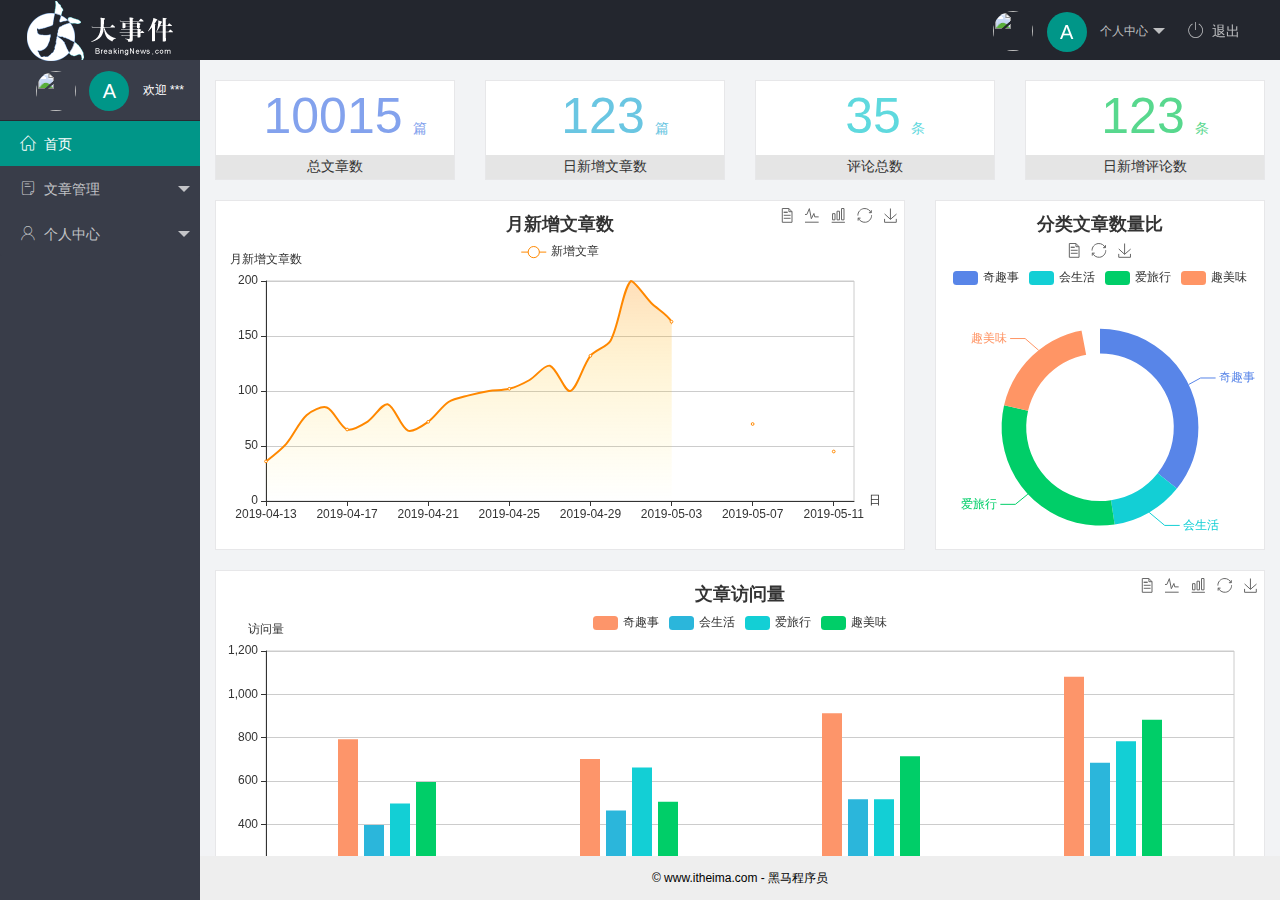
==== index.html @ dd7e3824 "第一次上传" ====
<!DOCTYPE html>
<html lang="en">
  <head>
    <meta charset="UTF-8" />
    <meta name="viewport" content="width=device-width, initial-scale=1.0" />
    <title>后台主页</title>
    <!-- 导入 layui 的样式表 -->
    <link rel="stylesheet" href="/assets/lib/layui/css/layui.css" />
    <!-- 导入第三方图标库 -->
    <link rel="stylesheet" href="/assets/fonts/iconfont.css" />
    <!-- 导入自己的样式表 -->
    <link rel="stylesheet" href="/assets/css/index.css" />
  </head>
  <body class="layui-layout-body">
    <div class="layui-layout layui-layout-admin">
      <div class="layui-header">
        <div class="layui-logo">
          <img src="/assets/images/logo.png" alt="" />
        </div>
        <!-- 头部区域（可配合layui已有的水平导航） -->
        <ul class="layui-nav layui-layout-right">
          <li class="layui-nav-item">
            <a href="javascript:;" class="userinfo">
              <img src="http://t.cn/RCzsdCq" class="layui-nav-img" />
              <span class="text-avatar">A</span>
              个人中心
            </a>
            <dl class="layui-nav-child">
              <dd><a href="">基本资料</a></dd>
              <dd><a href="">更换头像</a></dd>
              <dd><a href="">重置密码</a></dd>
            </dl>
          </li>
          <li class="layui-nav-item">
            <a href=""><span class="iconfont icon-tuichu"></span>退出</a>
          </li>
        </ul>
      </div>

      <div class="layui-side layui-bg-black">
        <div class="layui-side-scroll">
          <div class="userinfo">
            <img src="http://t.cn/RCzsdCq" class="layui-nav-img" />
            <span class="text-avatar">A</span>
            <span id="welcome">欢迎 ***</span>
          </div>
          <!-- 左侧导航区域（可配合layui已有的垂直导航） -->
          <ul class="layui-nav layui-nav-tree" lay-shrink="all">
            <li class="layui-nav-item layui-this">
              <a href="/home/dashboard.html" target="fm"><span class="iconfont icon-home"></span>首页</a>
            </li>
            <li class="layui-nav-item">
              <a class="" href="javascript:;"><span class="iconfont icon-16"></span>文章管理</a>
              <dl class="layui-nav-child">
                <dd>
                  <a href="javascript:;"><i class="layui-icon layui-icon-app"></i>文章类别</a>
                </dd>
                <dd>
                  <a href="javascript:;"><i class="layui-icon layui-icon-app"></i>文章列表</a>
                </dd>
                <dd>
                  <a href="javascript:;"><i class="layui-icon layui-icon-app"></i>发布文章</a>
                </dd>
              </dl>
            </li>
            <li class="layui-nav-item">
              <a href="javascript:;"><span class="iconfont icon-user"></span>个人中心</a>
              <dl class="layui-nav-child">
                <dd>
                  <a href="javascript:;"><i class="layui-icon layui-icon-app"></i>基本资料</a>
                </dd>
                <dd>
                  <a href="javascript:;"><i class="layui-icon layui-icon-app"></i>更换头像</a>
                </dd>
                <dd>
                  <a href="javascript:;"><i class="layui-icon layui-icon-app"></i>重置密码</a>
                </dd>
              </dl>
            </li>
          </ul>
        </div>
      </div>

      <div class="layui-body">
        <!-- 内容主体区域 -->
        <iframe name="fm" src="/home/dashboard.html" frameborder="0"></iframe>
      </div>

      <div class="layui-footer">
        <!-- 底部固定区域 -->
        © www.itheima.com - 黑马程序员
      </div>
    </div>
    <!-- 导入 layui 的JS文件 -->
    <script src="/assets/lib/layui/layui.all.js"></script>
  </body>
</html>
---- assets/lib/layui/css/layui.css ----
/** layui-v2.5.5 MIT License By https://www.layui.com */
 .layui-inline,img{display:inline-block;vertical-align:middle}h1,h2,h3,h4,h5,h6{font-weight:400}.layui-edge,.layui-header,.layui-inline,.layui-main{position:relative}.layui-body,.layui-edge,.layui-elip{overflow:hidden}.layui-btn,.layui-edge,.layui-inline,img{vertical-align:middle}.layui-btn,.layui-disabled,.layui-icon,.layui-unselect{-moz-user-select:none;-webkit-user-select:none;-ms-user-select:none}.layui-elip,.layui-form-checkbox span,.layui-form-pane .layui-form-label{text-overflow:ellipsis;white-space:nowrap}.layui-breadcrumb,.layui-tree-btnGroup{visibility:hidden}blockquote,body,button,dd,div,dl,dt,form,h1,h2,h3,h4,h5,h6,input,li,ol,p,pre,td,textarea,th,ul{margin:0;padding:0;-webkit-tap-highlight-color:rgba(0,0,0,0)}a:active,a:hover{outline:0}img{border:none}li{list-style:none}table{border-collapse:collapse;border-spacing:0}h4,h5,h6{font-size:100%}button,input,optgroup,option,select,textarea{font-family:inherit;font-size:inherit;font-style:inherit;font-weight:inherit;outline:0}pre{white-space:pre-wrap;white-space:-moz-pre-wrap;white-space:-pre-wrap;white-space:-o-pre-wrap;word-wrap:break-word}body{line-height:24px;font:14px Helvetica Neue,Helvetica,PingFang SC,Tahoma,Arial,sans-serif}hr{height:1px;margin:10px 0;border:0;clear:both}a{color:#333;text-decoration:none}a:hover{color:#777}a cite{font-style:normal;*cursor:pointer}.layui-border-box,.layui-border-box *{box-sizing:border-box}.layui-box,.layui-box *{box-sizing:content-box}.layui-clear{clear:both;*zoom:1}.layui-clear:after{content:'\20';clear:both;*zoom:1;display:block;height:0}.layui-inline{*display:inline;*zoom:1}.layui-edge{display:inline-block;width:0;height:0;border-width:6px;border-style:dashed;border-color:transparent}.layui-edge-top{top:-4px;border-bottom-color:#999;border-bottom-style:solid}.layui-edge-right{border-left-color:#999;border-left-style:solid}.layui-edge-bottom{top:2px;border-top-color:#999;border-top-style:solid}.layui-edge-left{border-right-color:#999;border-right-style:solid}.layui-disabled,.layui-disabled:hover{color:#d2d2d2!important;cursor:not-allowed!important}.layui-circle{border-radius:100%}.layui-show{display:block!important}.layui-hide{display:none!important}@font-face{font-family:layui-icon;src:url(../font/iconfont.eot?v=250);src:url(../font/iconfont.eot?v=250#iefix) format('embedded-opentype'),url(../font/iconfont.woff2?v=250) format('woff2'),url(../font/iconfont.woff?v=250) format('woff'),url(../font/iconfont.ttf?v=250) format('truetype'),url(../font/iconfont.svg?v=250#layui-icon) format('svg')}.layui-icon{font-family:layui-icon!important;font-size:16px;font-style:normal;-webkit-font-smoothing:antialiased;-moz-osx-font-smoothing:grayscale}.layui-icon-reply-fill:before{content:"\e611"}.layui-icon-set-fill:before{content:"\e614"}.layui-icon-menu-fill:before{content:"\e60f"}.layui-icon-search:before{content:"\e615"}.layui-icon-share:before{content:"\e641"}.layui-icon-set-sm:before{content:"\e620"}.layui-icon-engine:before{content:"\e628"}.layui-icon-close:before{content:"\1006"}.layui-icon-close-fill:before{content:"\1007"}.layui-icon-chart-screen:before{content:"\e629"}.layui-icon-star:before{content:"\e600"}.layui-icon-circle-dot:before{content:"\e617"}.layui-icon-chat:before{content:"\e606"}.layui-icon-release:before{content:"\e609"}.layui-icon-list:before{content:"\e60a"}.layui-icon-chart:before{content:"\e62c"}.layui-icon-ok-circle:before{content:"\1005"}.layui-icon-layim-theme:before{content:"\e61b"}.layui-icon-table:before{content:"\e62d"}.layui-icon-right:before{content:"\e602"}.layui-icon-left:before{content:"\e603"}.layui-icon-cart-simple:before{content:"\e698"}.layui-icon-face-cry:before{content:"\e69c"}.layui-icon-face-smile:before{content:"\e6af"}.layui-icon-survey:before{content:"\e6b2"}.layui-icon-tree:before{content:"\e62e"}.layui-icon-upload-circle:before{content:"\e62f"}.layui-icon-add-circle:before{content:"\e61f"}.layui-icon-download-circle:before{content:"\e601"}.layui-icon-templeate-1:before{content:"\e630"}.layui-icon-util:before{content:"\e631"}.layui-icon-face-surprised:before{content:"\e664"}.layui-icon-edit:before{content:"\e642"}.layui-icon-speaker:before{content:"\e645"}.layui-icon-down:before{content:"\e61a"}.layui-icon-file:before{content:"\e621"}.layui-icon-layouts:before{content:"\e632"}.layui-icon-rate-half:before{content:"\e6c9"}.layui-icon-add-circle-fine:before{content:"\e608"}.layui-icon-prev-circle:before{content:"\e633"}.layui-icon-read:before{content:"\e705"}.layui-icon-404:before{content:"\e61c"}.layui-icon-carousel:before{content:"\e634"}.layui-icon-help:before{content:"\e607"}.layui-icon-code-circle:before{content:"\e635"}.layui-icon-water:before{content:"\e636"}.layui-icon-username:before{content:"\e66f"}.layui-icon-find-fill:before{content:"\e670"}.layui-icon-about:before{content:"\e60b"}.layui-icon-location:before{content:"\e715"}.layui-icon-up:before{content:"\e619"}.layui-icon-pause:before{content:"\e651"}.layui-icon-date:before{content:"\e637"}.layui-icon-layim-uploadfile:before{content:"\e61d"}.layui-icon-delete:before{content:"\e640"}.layui-icon-play:before{content:"\e652"}.layui-icon-top:before{content:"\e604"}.layui-icon-friends:before{content:"\e612"}.layui-icon-refresh-3:before{content:"\e9aa"}.layui-icon-ok:before{content:"\e605"}.layui-icon-layer:before{content:"\e638"}.layui-icon-face-smile-fine:before{content:"\e60c"}.layui-icon-dollar:before{content:"\e659"}.layui-icon-group:before{content:"\e613"}.layui-icon-layim-download:before{content:"\e61e"}.layui-icon-picture-fine:before{content:"\e60d"}.layui-icon-link:before{content:"\e64c"}.layui-icon-diamond:before{content:"\e735"}.layui-icon-log:before{content:"\e60e"}.layui-icon-rate-solid:before{content:"\e67a"}.layui-icon-fonts-del:before{content:"\e64f"}.layui-icon-unlink:before{content:"\e64d"}.layui-icon-fonts-clear:before{content:"\e639"}.layui-icon-triangle-r:before{content:"\e623"}.layui-icon-circle:before{content:"\e63f"}.layui-icon-radio:before{content:"\e643"}.layui-icon-align-center:before{content:"\e647"}.layui-icon-align-right:before{content:"\e648"}.layui-icon-align-left:before{content:"\e649"}.layui-icon-loading-1:before{content:"\e63e"}.layui-icon-return:before{content:"\e65c"}.layui-icon-fonts-strong:before{content:"\e62b"}.layui-icon-upload:before{content:"\e67c"}.layui-icon-dialogue:before{content:"\e63a"}.layui-icon-video:before{content:"\e6ed"}.layui-icon-headset:before{content:"\e6fc"}.layui-icon-cellphone-fine:before{content:"\e63b"}.layui-icon-add-1:before{content:"\e654"}.layui-icon-face-smile-b:before{content:"\e650"}.layui-icon-fonts-html:before{content:"\e64b"}.layui-icon-form:before{content:"\e63c"}.layui-icon-cart:before{content:"\e657"}.layui-icon-camera-fill:before{content:"\e65d"}.layui-icon-tabs:before{content:"\e62a"}.layui-icon-fonts-code:before{content:"\e64e"}.layui-icon-fire:before{content:"\e756"}.layui-icon-set:before{content:"\e716"}.layui-icon-fonts-u:before{content:"\e646"}.layui-icon-triangle-d:before{content:"\e625"}.layui-icon-tips:before{content:"\e702"}.layui-icon-picture:before{content:"\e64a"}.layui-icon-more-vertical:before{content:"\e671"}.layui-icon-flag:before{content:"\e66c"}.layui-icon-loading:before{content:"\e63d"}.layui-icon-fonts-i:before{content:"\e644"}.layui-icon-refresh-1:before{content:"\e666"}.layui-icon-rmb:before{content:"\e65e"}.layui-icon-home:before{content:"\e68e"}.layui-icon-user:before{content:"\e770"}.layui-icon-notice:before{content:"\e667"}.layui-icon-login-weibo:before{content:"\e675"}.layui-icon-voice:before{content:"\e688"}.layui-icon-upload-drag:before{content:"\e681"}.layui-icon-login-qq:before{content:"\e676"}.layui-icon-snowflake:before{content:"\e6b1"}.layui-icon-file-b:before{content:"\e655"}.layui-icon-template:before{content:"\e663"}.layui-icon-auz:before{content:"\e672"}.layui-icon-console:before{content:"\e665"}.layui-icon-app:before{content:"\e653"}.layui-icon-prev:before{content:"\e65a"}.layui-icon-website:before{content:"\e7ae"}.layui-icon-next:before{content:"\e65b"}.layui-icon-component:before{content:"\e857"}.layui-icon-more:before{content:"\e65f"}.layui-icon-login-wechat:before{content:"\e677"}.layui-icon-shrink-right:before{content:"\e668"}.layui-icon-spread-left:before{content:"\e66b"}.layui-icon-camera:before{content:"\e660"}.layui-icon-note:before{content:"\e66e"}.layui-icon-refresh:before{content:"\e669"}.layui-icon-female:before{content:"\e661"}.layui-icon-male:before{content:"\e662"}.layui-icon-password:before{content:"\e673"}.layui-icon-senior:before{content:"\e674"}.layui-icon-theme:before{content:"\e66a"}.layui-icon-tread:before{content:"\e6c5"}.layui-icon-praise:before{content:"\e6c6"}.layui-icon-star-fill:before{content:"\e658"}.layui-icon-rate:before{content:"\e67b"}.layui-icon-template-1:before{content:"\e656"}.layui-icon-vercode:before{content:"\e679"}.layui-icon-cellphone:before{content:"\e678"}.layui-icon-screen-full:before{content:"\e622"}.layui-icon-screen-restore:before{content:"\e758"}.layui-icon-cols:before{content:"\e610"}.layui-icon-export:before{content:"\e67d"}.layui-icon-print:before{content:"\e66d"}.layui-icon-slider:before{content:"\e714"}.layui-icon-addition:before{content:"\e624"}.layui-icon-subtraction:before{content:"\e67e"}.layui-icon-service:before{content:"\e626"}.layui-icon-transfer:before{content:"\e691"}.layui-main{width:1140px;margin:0 auto}.layui-header{z-index:1000;height:60px}.layui-header a:hover{transition:all .5s;-webkit-transition:all .5s}.layui-side{position:fixed;left:0;top:0;bottom:0;z-index:999;width:200px;overflow-x:hidden}.layui-side-scroll{position:relative;width:220px;height:100%;overflow-x:hidden}.layui-body{position:absolute;left:200px;right:0;top:0;bottom:0;z-index:998;width:auto;overflow-y:auto;box-sizing:border-box}.layui-layout-body{overflow:hidden}.layui-layout-admin .layui-header{background-color:#23262E}.layui-layout-admin .layui-side{top:60px;width:200px;overflow-x:hidden}.layui-layout-admin .layui-body{position:fixed;top:60px;bottom:44px}.layui-layout-admin .layui-main{width:auto;margin:0 15px}.layui-layout-admin .layui-footer{position:fixed;left:200px;right:0;bottom:0;height:44px;line-height:44px;padding:0 15px;background-color:#eee}.layui-layout-admin .layui-logo{position:absolute;left:0;top:0;width:200px;height:100%;line-height:60px;text-align:center;color:#009688;font-size:16px}.layui-layout-admin .layui-header .layui-nav{background:0 0}.layui-layout-left{position:absolute!important;left:200px;top:0}.layui-layout-right{position:absolute!important;right:0;top:0}.layui-container{position:relative;margin:0 auto;padding:0 15px;box-sizing:border-box}.layui-fluid{position:relative;margin:0 auto;padding:0 15px}.layui-row:after,.layui-row:before{content:'';display:block;clear:both}.layui-col-lg1,.layui-col-lg10,.layui-col-lg11,.layui-col-lg12,.layui-col-lg2,.layui-col-lg3,.layui-col-lg4,.layui-col-lg5,.layui-col-lg6,.layui-col-lg7,.layui-col-lg8,.layui-col-lg9,.layui-col-md1,.layui-col-md10,.layui-col-md11,.layui-col-md12,.layui-col-md2,.layui-col-md3,.layui-col-md4,.layui-col-md5,.layui-col-md6,.layui-col-md7,.layui-col-md8,.layui-col-md9,.layui-col-sm1,.layui-col-sm10,.layui-col-sm11,.layui-col-sm12,.layui-col-sm2,.layui-col-sm3,.layui-col-sm4,.layui-col-sm5,.layui-col-sm6,.layui-col-sm7,.layui-col-sm8,.layui-col-sm9,.layui-col-xs1,.layui-col-xs10,.layui-col-xs11,.layui-col-xs12,.layui-col-xs2,.layui-col-xs3,.layui-col-xs4,.layui-col-xs5,.layui-col-xs6,.layui-col-xs7,.layui-col-xs8,.layui-col-xs9{position:relative;display:block;box-sizing:border-box}.layui-col-xs1,.layui-col-xs10,.layui-col-xs11,.layui-col-xs12,.layui-col-xs2,.layui-col-xs3,.layui-col-xs4,.layui-col-xs5,.layui-col-xs6,.layui-col-xs7,.layui-col-xs8,.layui-col-xs9{float:left}.layui-col-xs1{width:8.33333333%}.layui-col-xs2{width:16.66666667%}.layui-col-xs3{width:25%}.layui-col-xs4{width:33.33333333%}.layui-col-xs5{width:41.66666667%}.layui-col-xs6{width:50%}.layui-col-xs7{width:58.33333333%}.layui-col-xs8{width:66.66666667%}.layui-col-xs9{width:75%}.layui-col-xs10{width:83.33333333%}.layui-col-xs11{width:91.66666667%}.layui-col-xs12{width:100%}.layui-col-xs-offset1{margin-left:8.33333333%}.layui-col-xs-offset2{margin-left:16.66666667%}.layui-col-xs-offset3{margin-left:25%}.layui-col-xs-offset4{margin-left:33.33333333%}.layui-col-xs-offset5{margin-left:41.66666667%}.layui-col-xs-offset6{margin-left:50%}.layui-col-xs-offset7{margin-left:58.33333333%}.layui-col-xs-offset8{margin-left:66.66666667%}.layui-col-xs-offset9{margin-left:75%}.layui-col-xs-offset10{margin-left:83.33333333%}.layui-col-xs-offset11{margin-left:91.66666667%}.layui-col-xs-offset12{margin-left:100%}@media screen and (max-width:768px){.layui-hide-xs{display:none!important}.layui-show-xs-block{display:block!important}.layui-show-xs-inline{display:inline!important}.layui-show-xs-inline-block{display:inline-block!important}}@media screen and (min-width:768px){.layui-container{width:750px}.layui-hide-sm{display:none!important}.layui-show-sm-block{display:block!important}.layui-show-sm-inline{display:inline!important}.layui-show-sm-inline-block{display:inline-block!important}.layui-col-sm1,.layui-col-sm10,.layui-col-sm11,.layui-col-sm12,.layui-col-sm2,.layui-col-sm3,.layui-col-sm4,.layui-col-sm5,.layui-col-sm6,.layui-col-sm7,.layui-col-sm8,.layui-col-sm9{float:left}.layui-col-sm1{width:8.33333333%}.layui-col-sm2{width:16.66666667%}.layui-col-sm3{width:25%}.layui-col-sm4{width:33.33333333%}.layui-col-sm5{width:41.66666667%}.layui-col-sm6{width:50%}.layui-col-sm7{width:58.33333333%}.layui-col-sm8{width:66.66666667%}.layui-col-sm9{width:75%}.layui-col-sm10{width:83.33333333%}.layui-col-sm11{width:91.66666667%}.layui-col-sm12{width:100%}.layui-col-sm-offset1{margin-left:8.33333333%}.layui-col-sm-offset2{margin-left:16.66666667%}.layui-col-sm-offset3{margin-left:25%}.layui-col-sm-offset4{margin-left:33.33333333%}.layui-col-sm-offset5{margin-left:41.66666667%}.layui-col-sm-offset6{margin-left:50%}.layui-col-sm-offset7{margin-left:58.33333333%}.layui-col-sm-offset8{margin-left:66.66666667%}.layui-col-sm-offset9{margin-left:75%}.layui-col-sm-offset10{margin-left:83.33333333%}.layui-col-sm-offset11{margin-left:91.66666667%}.layui-col-sm-offset12{margin-left:100%}}@media screen and (min-width:992px){.layui-container{width:970px}.layui-hide-md{display:none!important}.layui-show-md-block{display:block!important}.layui-show-md-inline{display:inline!important}.layui-show-md-inline-block{display:inline-block!important}.layui-col-md1,.layui-col-md10,.layui-col-md11,.layui-col-md12,.layui-col-md2,.layui-col-md3,.layui-col-md4,.layui-col-md5,.layui-col-md6,.layui-col-md7,.layui-col-md8,.layui-col-md9{float:left}.layui-col-md1{width:8.33333333%}.layui-col-md2{width:16.66666667%}.layui-col-md3{width:25%}.layui-col-md4{width:33.33333333%}.layui-col-md5{width:41.66666667%}.layui-col-md6{width:50%}.layui-col-md7{width:58.33333333%}.layui-col-md8{width:66.66666667%}.layui-col-md9{width:75%}.layui-col-md10{width:83.33333333%}.layui-col-md11{width:91.66666667%}.layui-col-md12{width:100%}.layui-col-md-offset1{margin-left:8.33333333%}.layui-col-md-offset2{margin-left:16.66666667%}.layui-col-md-offset3{margin-left:25%}.layui-col-md-offset4{margin-left:33.33333333%}.layui-col-md-offset5{margin-left:41.66666667%}.layui-col-md-offset6{margin-left:50%}.layui-col-md-offset7{margin-left:58.33333333%}.layui-col-md-offset8{margin-left:66.66666667%}.layui-col-md-offset9{margin-left:75%}.layui-col-md-offset10{margin-left:83.33333333%}.layui-col-md-offset11{margin-left:91.66666667%}.layui-col-md-offset12{margin-left:100%}}@media screen and (min-width:1200px){.layui-container{width:1170px}.layui-hide-lg{display:none!important}.layui-show-lg-block{display:block!important}.layui-show-lg-inline{display:inline!important}.layui-show-lg-inline-block{display:inline-block!important}.layui-col-lg1,.layui-col-lg10,.layui-col-lg11,.layui-col-lg12,.layui-col-lg2,.layui-col-lg3,.layui-col-lg4,.layui-col-lg5,.layui-col-lg6,.layui-col-lg7,.layui-col-lg8,.layui-col-lg9{float:left}.layui-col-lg1{width:8.33333333%}.layui-col-lg2{width:16.66666667%}.layui-col-lg3{width:25%}.layui-col-lg4{width:33.33333333%}.layui-col-lg5{width:41.66666667%}.layui-col-lg6{width:50%}.layui-col-lg7{width:58.33333333%}.layui-col-lg8{width:66.66666667%}.layui-col-lg9{width:75%}.layui-col-lg10{width:83.33333333%}.layui-col-lg11{width:91.66666667%}.layui-col-lg12{width:100%}.layui-col-lg-offset1{margin-left:8.33333333%}.layui-col-lg-offset2{margin-left:16.66666667%}.layui-col-lg-offset3{margin-left:25%}.layui-col-lg-offset4{margin-left:33.33333333%}.layui-col-lg-offset5{margin-left:41.66666667%}.layui-col-lg-offset6{margin-left:50%}.layui-col-lg-offset7{margin-left:58.33333333%}.layui-col-lg-offset8{margin-left:66.66666667%}.layui-col-lg-offset9{margin-left:75%}.layui-col-lg-offset10{margin-left:83.33333333%}.layui-col-lg-offset11{margin-left:91.66666667%}.layui-col-lg-offset12{margin-left:100%}}.layui-col-space1{margin:-.5px}.layui-col-space1>*{padding:.5px}.layui-col-space3{margin:-1.5px}.layui-col-space3>*{padding:1.5px}.layui-col-space5{margin:-2.5px}.layui-col-space5>*{padding:2.5px}.layui-col-space8{margin:-3.5px}.layui-col-space8>*{padding:3.5px}.layui-col-space10{margin:-5px}.layui-col-space10>*{padding:5px}.layui-col-space12{margin:-6px}.layui-col-space12>*{padding:6px}.layui-col-space15{margin:-7.5px}.layui-col-space15>*{padding:7.5px}.layui-col-space18{margin:-9px}.layui-col-space18>*{padding:9px}.layui-col-space20{margin:-10px}.layui-col-space20>*{padding:10px}.layui-col-space22{margin:-11px}.layui-col-space22>*{padding:11px}.layui-col-space25{margin:-12.5px}.layui-col-space25>*{padding:12.5px}.layui-col-space30{margin:-15px}.layui-col-space30>*{padding:15px}.layui-btn,.layui-input,.layui-select,.layui-textarea,.layui-upload-button{outline:0;-webkit-appearance:none;transition:all .3s;-webkit-transition:all .3s;box-sizing:border-box}.layui-elem-quote{margin-bottom:10px;padding:15px;line-height:22px;border-left:5px solid #009688;border-radius:0 2px 2px 0;background-color:#f2f2f2}.layui-quote-nm{border-style:solid;border-width:1px 1px 1px 5px;background:0 0}.layui-elem-field{margin-bottom:10px;padding:0;border-width:1px;border-style:solid}.layui-elem-field legend{margin-left:20px;padding:0 10px;font-size:20px;font-weight:300}.layui-field-title{margin:10px 0 20px;border-width:1px 0 0}.layui-field-box{padding:10px 15px}.layui-field-title .layui-field-box{padding:10px 0}.layui-progress{position:relative;height:6px;border-radius:20px;background-color:#e2e2e2}.layui-progress-bar{position:absolute;left:0;top:0;width:0;max-width:100%;height:6px;border-radius:20px;text-align:right;background-color:#5FB878;transition:all .3s;-webkit-transition:all .3s}.layui-progress-big,.layui-progress-big .layui-progress-bar{height:18px;line-height:18px}.layui-progress-text{position:relative;top:-20px;line-height:18px;font-size:12px;color:#666}.layui-progress-big .layui-progress-text{position:static;padding:0 10px;color:#fff}.layui-collapse{border-width:1px;border-style:solid;border-radius:2px}.layui-colla-content,.layui-colla-item{border-top-width:1px;border-top-style:solid}.layui-colla-item:first-child{border-top:none}.layui-colla-title{position:relative;height:42px;line-height:42px;padding:0 15px 0 35px;color:#333;background-color:#f2f2f2;cursor:pointer;font-size:14px;overflow:hidden}.layui-colla-content{display:none;padding:10px 15px;line-height:22px;color:#666}.layui-colla-icon{position:absolute;left:15px;top:0;font-size:14px}.layui-card{margin-bottom:15px;border-radius:2px;background-color:#fff;box-shadow:0 1px 2px 0 rgba(0,0,0,.05)}.layui-card:last-child{margin-bottom:0}.layui-card-header{position:relative;height:42px;line-height:42px;padding:0 15px;border-bottom:1px solid #f6f6f6;color:#333;border-radius:2px 2px 0 0;font-size:14px}.layui-bg-black,.layui-bg-blue,.layui-bg-cyan,.layui-bg-green,.layui-bg-orange,.layui-bg-red{color:#fff!important}.layui-card-body{position:relative;padding:10px 15px;line-height:24px}.layui-card-body[pad15]{padding:15px}.layui-card-body[pad20]{padding:20px}.layui-card-body .layui-table{margin:5px 0}.layui-card .layui-tab{margin:0}.layui-panel-window{position:relative;padding:15px;border-radius:0;border-top:5px solid #E6E6E6;background-color:#fff}.layui-auxiliar-moving{position:fixed;left:0;right:0;top:0;bottom:0;width:100%;height:100%;background:0 0;z-index:9999999999}.layui-form-label,.layui-form-mid,.layui-form-select,.layui-input-block,.layui-input-inline,.layui-textarea{position:relative}.layui-bg-red{background-color:#FF5722!important}.layui-bg-orange{background-color:#FFB800!important}.layui-bg-green{background-color:#009688!important}.layui-bg-cyan{background-color:#2F4056!important}.layui-bg-blue{background-color:#1E9FFF!important}.layui-bg-black{background-color:#393D49!important}.layui-bg-gray{background-color:#eee!important;color:#666!important}.layui-badge-rim,.layui-colla-content,.layui-colla-item,.layui-collapse,.layui-elem-field,.layui-form-pane .layui-form-item[pane],.layui-form-pane .layui-form-label,.layui-input,.layui-layedit,.layui-layedit-tool,.layui-quote-nm,.layui-select,.layui-tab-bar,.layui-tab-card,.layui-tab-title,.layui-tab-title .layui-this:after,.layui-textarea{border-color:#e6e6e6}.layui-timeline-item:before,hr{background-color:#e6e6e6}.layui-text{line-height:22px;font-size:14px;color:#666}.layui-text h1,.layui-text h2,.layui-text h3{font-weight:500;color:#333}.layui-text h1{font-size:30px}.layui-text h2{font-size:24px}.layui-text h3{font-size:18px}.layui-text a:not(.layui-btn){color:#01AAED}.layui-text a:not(.layui-btn):hover{text-decoration:underline}.layui-text ul{padding:5px 0 5px 15px}.layui-text ul li{margin-top:5px;list-style-type:disc}.layui-text em,.layui-word-aux{color:#999!important;padding:0 5px!important}.layui-btn{display:inline-block;height:38px;line-height:38px;padding:0 18px;background-color:#009688;color:#fff;white-space:nowrap;text-align:center;font-size:14px;border:none;border-radius:2px;cursor:pointer}.layui-btn:hover{opacity:.8;filter:alpha(opacity=80);color:#fff}.layui-btn:active{opacity:1;filter:alpha(opacity=100)}.layui-btn+.layui-btn{margin-left:10px}.layui-btn-container{font-size:0}.layui-btn-container .layui-btn{margin-right:10px;margin-bottom:10px}.layui-btn-container .layui-btn+.layui-btn{margin-left:0}.layui-table .layui-btn-container .layui-btn{margin-bottom:9px}.layui-btn-radius{border-radius:100px}.layui-btn .layui-icon{margin-right:3px;font-size:18px;vertical-align:bottom;vertical-align:middle\9}.layui-btn-primary{border:1px solid #C9C9C9;background-color:#fff;color:#555}.layui-btn-primary:hover{border-color:#009688;color:#333}.layui-btn-normal{background-color:#1E9FFF}.layui-btn-warm{background-color:#FFB800}.layui-btn-danger{background-color:#FF5722}.layui-btn-checked{background-color:#5FB878}.layui-btn-disabled,.layui-btn-disabled:active,.layui-btn-disabled:hover{border:1px solid #e6e6e6;background-color:#FBFBFB;color:#C9C9C9;cursor:not-allowed;opacity:1}.layui-btn-lg{height:44px;line-height:44px;padding:0 25px;font-size:16px}.layui-btn-sm{height:30px;line-height:30px;padding:0 10px;font-size:12px}.layui-btn-sm i{font-size:16px!important}.layui-btn-xs{height:22px;line-height:22px;padding:0 5px;font-size:12px}.layui-btn-xs i{font-size:14px!important}.layui-btn-group{display:inline-block;vertical-align:middle;font-size:0}.layui-btn-group .layui-btn{margin-left:0!important;margin-right:0!important;border-left:1px solid rgba(255,255,255,.5);border-radius:0}.layui-btn-group .layui-btn-primary{border-left:none}.layui-btn-group .layui-btn-primary:hover{border-color:#C9C9C9;color:#009688}.layui-btn-group .layui-btn:first-child{border-left:none;border-radius:2px 0 0 2px}.layui-btn-group .layui-btn-primary:first-child{border-left:1px solid #c9c9c9}.layui-btn-group .layui-btn:last-child{border-radius:0 2px 2px 0}.layui-btn-group .layui-btn+.layui-btn{margin-left:0}.layui-btn-group+.layui-btn-group{margin-left:10px}.layui-btn-fluid{width:100%}.layui-input,.layui-select,.layui-textarea{height:38px;line-height:1.3;line-height:38px\9;border-width:1px;border-style:solid;background-color:#fff;border-radius:2px}.layui-input::-webkit-input-placeholder,.layui-select::-webkit-input-placeholder,.layui-textarea::-webkit-input-placeholder{line-height:1.3}.layui-input,.layui-textarea{display:block;width:100%;padding-left:10px}.layui-input:hover,.layui-textarea:hover{border-color:#D2D2D2!important}.layui-input:focus,.layui-textarea:focus{border-color:#C9C9C9!important}.layui-textarea{min-height:100px;height:auto;line-height:20px;padding:6px 10px;resize:vertical}.layui-select{padding:0 10px}.layui-form input[type=checkbox],.layui-form input[type=radio],.layui-form select{display:none}.layui-form [lay-ignore]{display:initial}.layui-form-item{margin-bottom:15px;clear:both;*zoom:1}.layui-form-item:after{content:'\20';clear:both;*zoom:1;display:block;height:0}.layui-form-label{float:left;display:block;padding:9px 15px;width:80px;font-weight:400;line-height:20px;text-align:right}.layui-form-label-col{display:block;float:none;padding:9px 0;line-height:20px;text-align:left}.layui-form-item .layui-inline{margin-bottom:5px;margin-right:10px}.layui-input-block{margin-left:110px;min-height:36px}.layui-input-inline{display:inline-block;vertical-align:middle}.layui-form-item .layui-input-inline{float:left;width:190px;margin-right:10px}.layui-form-text .layui-input-inline{width:auto}.layui-form-mid{float:left;display:block;padding:9px 0!important;line-height:20px;margin-right:10px}.layui-form-danger+.layui-form-select .layui-input,.layui-form-danger:focus{border-color:#FF5722!important}.layui-form-select .layui-input{padding-right:30px;cursor:pointer}.layui-form-select .layui-edge{position:absolute;right:10px;top:50%;margin-top:-3px;cursor:pointer;border-width:6px;border-top-color:#c2c2c2;border-top-style:solid;transition:all .3s;-webkit-transition:all .3s}.layui-form-select dl{display:none;position:absolute;left:0;top:42px;padding:5px 0;z-index:899;min-width:100%;border:1px solid #d2d2d2;max-height:300px;overflow-y:auto;background-color:#fff;border-radius:2px;box-shadow:0 2px 4px rgba(0,0,0,.12);box-sizing:border-box}.layui-form-select dl dd,.layui-form-select dl dt{padding:0 10px;line-height:36px;white-space:nowrap;overflow:hidden;text-overflow:ellipsis}.layui-form-select dl dt{font-size:12px;color:#999}.layui-form-select dl dd{cursor:pointer}.layui-form-select dl dd:hover{background-color:#f2f2f2;-webkit-transition:.5s all;transition:.5s all}.layui-form-select .layui-select-group dd{padding-left:20px}.layui-form-select dl dd.layui-select-tips{padding-left:10px!important;color:#999}.layui-form-select dl dd.layui-this{background-color:#5FB878;color:#fff}.layui-form-checkbox,.layui-form-select dl dd.layui-disabled{background-color:#fff}.layui-form-selected dl{display:block}.layui-form-checkbox,.layui-form-checkbox *,.layui-form-switch{display:inline-block;vertical-align:middle}.layui-form-selected .layui-edge{margin-top:-9px;-webkit-transform:rotate(180deg);transform:rotate(180deg);margin-top:-3px\9}:root .layui-form-selected .layui-edge{margin-top:-9px\0/IE9}.layui-form-selectup dl{top:auto;bottom:42px}.layui-select-none{margin:5px 0;text-align:center;color:#999}.layui-select-disabled .layui-disabled{border-color:#eee!important}.layui-select-disabled .layui-edge{border-top-color:#d2d2d2}.layui-form-checkbox{position:relative;height:30px;line-height:30px;margin-right:10px;padding-right:30px;cursor:pointer;font-size:0;-webkit-transition:.1s linear;transition:.1s linear;box-sizing:border-box}.layui-form-checkbox span{padding:0 10px;height:100%;font-size:14px;border-radius:2px 0 0 2px;background-color:#d2d2d2;color:#fff;overflow:hidden}.layui-form-checkbox:hover span{background-color:#c2c2c2}.layui-form-checkbox i{position:absolute;right:0;top:0;width:30px;height:28px;border:1px solid #d2d2d2;border-left:none;border-radius:0 2px 2px 0;color:#fff;font-size:20px;text-align:center}.layui-form-checkbox:hover i{border-color:#c2c2c2;color:#c2c2c2}.layui-form-checked,.layui-form-checked:hover{border-color:#5FB878}.layui-form-checked span,.layui-form-checked:hover span{background-color:#5FB878}.layui-form-checked i,.layui-form-checked:hover i{color:#5FB878}.layui-form-item .layui-form-checkbox{margin-top:4px}.layui-form-checkbox[lay-skin=primary]{height:auto!important;line-height:normal!important;min-width:18px;min-height:18px;border:none!important;margin-right:0;padding-left:28px;padding-right:0;background:0 0}.layui-form-checkbox[lay-skin=primary] span{padding-left:0;padding-right:15px;line-height:18px;background:0 0;color:#666}.layui-form-checkbox[lay-skin=primary] i{right:auto;left:0;width:16px;height:16px;line-height:16px;border:1px solid #d2d2d2;font-size:12px;border-radius:2px;background-color:#fff;-webkit-transition:.1s linear;transition:.1s linear}.layui-form-checkbox[lay-skin=primary]:hover i{border-color:#5FB878;color:#fff}.layui-form-checked[lay-skin=primary] i{border-color:#5FB878!important;background-color:#5FB878;color:#fff}.layui-checkbox-disbaled[lay-skin=primary] span{background:0 0!important;color:#c2c2c2}.layui-checkbox-disbaled[lay-skin=primary]:hover i{border-color:#d2d2d2}.layui-form-item .layui-form-checkbox[lay-skin=primary]{margin-top:10px}.layui-form-switch{position:relative;height:22px;line-height:22px;min-width:35px;padding:0 5px;margin-top:8px;border:1px solid #d2d2d2;border-radius:20px;cursor:pointer;background-color:#fff;-webkit-transition:.1s linear;transition:.1s linear}.layui-form-switch i{position:absolute;left:5px;top:3px;width:16px;height:16px;border-radius:20px;background-color:#d2d2d2;-webkit-transition:.1s linear;transition:.1s linear}.layui-form-switch em{position:relative;top:0;width:25px;margin-left:21px;padding:0!important;text-align:center!important;color:#999!important;font-style:normal!important;font-size:12px}.layui-form-onswitch{border-color:#5FB878;background-color:#5FB878}.layui-checkbox-disbaled,.layui-checkbox-disbaled i{border-color:#e2e2e2!important}.layui-form-onswitch i{left:100%;margin-left:-21px;background-color:#fff}.layui-form-onswitch em{margin-left:5px;margin-right:21px;color:#fff!important}.layui-checkbox-disbaled span{background-color:#e2e2e2!important}.layui-checkbox-disbaled:hover i{color:#fff!important}[lay-radio]{display:none}.layui-form-radio,.layui-form-radio *{display:inline-block;vertical-align:middle}.layui-form-radio{line-height:28px;margin:6px 10px 0 0;padding-right:10px;cursor:pointer;font-size:0}.layui-form-radio *{font-size:14px}.layui-form-radio>i{margin-right:8px;font-size:22px;color:#c2c2c2}.layui-form-radio>i:hover,.layui-form-radioed>i{color:#5FB878}.layui-radio-disbaled>i{color:#e2e2e2!important}.layui-form-pane .layui-form-label{width:110px;padding:8px 15px;height:38px;line-height:20px;border-width:1px;border-style:solid;border-radius:2px 0 0 2px;text-align:center;background-color:#FBFBFB;overflow:hidden;box-sizing:border-box}.layui-form-pane .layui-input-inline{margin-left:-1px}.layui-form-pane .layui-input-block{margin-left:110px;left:-1px}.layui-form-pane .layui-input{border-radius:0 2px 2px 0}.layui-form-pane .layui-form-text .layui-form-label{float:none;width:100%;border-radius:2px;box-sizing:border-box;text-align:left}.layui-form-pane .layui-form-text .layui-input-inline{display:block;margin:0;top:-1px;clear:both}.layui-form-pane .layui-form-text .layui-input-block{margin:0;left:0;top:-1px}.layui-form-pane .layui-form-text .layui-textarea{min-height:100px;border-radius:0 0 2px 2px}.layui-form-pane .layui-form-checkbox{margin:4px 0 4px 10px}.layui-form-pane .layui-form-radio,.layui-form-pane .layui-form-switch{margin-top:6px;margin-left:10px}.layui-form-pane .layui-form-item[pane]{position:relative;border-width:1px;border-style:solid}.layui-form-pane .layui-form-item[pane] .layui-form-label{position:absolute;left:0;top:0;height:100%;border-width:0 1px 0 0}.layui-form-pane .layui-form-item[pane] .layui-input-inline{margin-left:110px}@media screen and (max-width:450px){.layui-form-item .layui-form-label{text-overflow:ellipsis;overflow:hidden;white-space:nowrap}.layui-form-item .layui-inline{display:block;margin-right:0;margin-bottom:20px;clear:both}.layui-form-item .layui-inline:after{content:'\20';clear:both;display:block;height:0}.layui-form-item .layui-input-inline{display:block;float:none;left:-3px;width:auto;margin:0 0 10px 112px}.layui-form-item .layui-input-inline+.layui-form-mid{margin-left:110px;top:-5px;padding:0}.layui-form-item .layui-form-checkbox{margin-right:5px;margin-bottom:5px}}.layui-layedit{border-width:1px;border-style:solid;border-radius:2px}.layui-layedit-tool{padding:3px 5px;border-bottom-width:1px;border-bottom-style:solid;font-size:0}.layedit-tool-fixed{position:fixed;top:0;border-top:1px solid #e2e2e2}.layui-layedit-tool .layedit-tool-mid,.layui-layedit-tool .layui-icon{display:inline-block;vertical-align:middle;text-align:center;font-size:14px}.layui-layedit-tool .layui-icon{position:relative;width:32px;height:30px;line-height:30px;margin:3px 5px;color:#777;cursor:pointer;border-radius:2px}.layui-layedit-tool .layui-icon:hover{color:#393D49}.layui-layedit-tool .layui-icon:active{color:#000}.layui-layedit-tool .layedit-tool-active{background-color:#e2e2e2;color:#000}.layui-layedit-tool .layui-disabled,.layui-layedit-tool .layui-disabled:hover{color:#d2d2d2;cursor:not-allowed}.layui-layedit-tool .layedit-tool-mid{width:1px;height:18px;margin:0 10px;background-color:#d2d2d2}.layedit-tool-html{width:50px!important;font-size:30px!important}.layedit-tool-b,.layedit-tool-code,.layedit-tool-help{font-size:16px!important}.layedit-tool-d,.layedit-tool-face,.layedit-tool-image,.layedit-tool-unlink{font-size:18px!important}.layedit-tool-image input{position:absolute;font-size:0;left:0;top:0;width:100%;height:100%;opacity:.01;filter:Alpha(opacity=1);cursor:pointer}.layui-layedit-iframe iframe{display:block;width:100%}#LAY_layedit_code{overflow:hidden}.layui-laypage{display:inline-block;*display:inline;*zoom:1;vertical-align:middle;margin:10px 0;font-size:0}.layui-laypage>a:first-child,.layui-laypage>a:first-child em{border-radius:2px 0 0 2px}.layui-laypage>a:last-child,.layui-laypage>a:last-child em{border-radius:0 2px 2px 0}.layui-laypage>:first-child{margin-left:0!important}.layui-laypage>:last-child{margin-right:0!important}.layui-laypage a,.layui-laypage button,.layui-laypage input,.layui-laypage select,.layui-laypage span{border:1px solid #e2e2e2}.layui-laypage a,.layui-laypage span{display:inline-block;*display:inline;*zoom:1;vertical-align:middle;padding:0 15px;height:28px;line-height:28px;margin:0 -1px 5px 0;background-color:#fff;color:#333;font-size:12px}.layui-flow-more a *,.layui-laypage input,.layui-table-view select[lay-ignore]{display:inline-block}.layui-laypage a:hover{color:#009688}.layui-laypage em{font-style:normal}.layui-laypage .layui-laypage-spr{color:#999;font-weight:700}.layui-laypage a{text-decoration:none}.layui-laypage .layui-laypage-curr{position:relative}.layui-laypage .layui-laypage-curr em{position:relative;color:#fff}.layui-laypage .layui-laypage-curr .layui-laypage-em{position:absolute;left:-1px;top:-1px;padding:1px;width:100%;height:100%;background-color:#009688}.layui-laypage-em{border-radius:2px}.layui-laypage-next em,.layui-laypage-prev em{font-family:Sim sun;font-size:16px}.layui-laypage .layui-laypage-count,.layui-laypage .layui-laypage-limits,.layui-laypage .layui-laypage-refresh,.layui-laypage .layui-laypage-skip{margin-left:10px;margin-right:10px;padding:0;border:none}.layui-laypage .layui-laypage-limits,.layui-laypage .layui-laypage-refresh{vertical-align:top}.layui-laypage .layui-laypage-refresh i{font-size:18px;cursor:pointer}.layui-laypage select{height:22px;padding:3px;border-radius:2px;cursor:pointer}.layui-laypage .layui-laypage-skip{height:30px;line-height:30px;color:#999}.layui-laypage button,.layui-laypage input{height:30px;line-height:30px;border-radius:2px;vertical-align:top;background-color:#fff;box-sizing:border-box}.layui-laypage input{width:40px;margin:0 10px;padding:0 3px;text-align:center}.layui-laypage input:focus,.layui-laypage select:focus{border-color:#009688!important}.layui-laypage button{margin-left:10px;padding:0 10px;cursor:pointer}.layui-table,.layui-table-view{margin:10px 0}.layui-flow-more{margin:10px 0;text-align:center;color:#999;font-size:14px}.layui-flow-more a{height:32px;line-height:32px}.layui-flow-more a *{vertical-align:top}.layui-flow-more a cite{padding:0 20px;border-radius:3px;background-color:#eee;color:#333;font-style:normal}.layui-flow-more a cite:hover{opacity:.8}.layui-flow-more a i{font-size:30px;color:#737383}.layui-table{width:100%;background-color:#fff;color:#666}.layui-table tr{transition:all .3s;-webkit-transition:all .3s}.layui-table th{text-align:left;font-weight:400}.layui-table tbody tr:hover,.layui-table thead tr,.layui-table-click,.layui-table-header,.layui-table-hover,.layui-table-mend,.layui-table-patch,.layui-table-tool,.layui-table-total,.layui-table-total tr,.layui-table[lay-even] tr:nth-child(even){background-color:#f2f2f2}.layui-table td,.layui-table th,.layui-table-col-set,.layui-table-fixed-r,.layui-table-grid-down,.layui-table-header,.layui-table-page,.layui-table-tips-main,.layui-table-tool,.layui-table-total,.layui-table-view,.layui-table[lay-skin=line],.layui-table[lay-skin=row]{border-width:1px;border-style:solid;border-color:#e6e6e6}.layui-table td,.layui-table th{position:relative;padding:9px 15px;min-height:20px;line-height:20px;font-size:14px}.layui-table[lay-skin=line] td,.layui-table[lay-skin=line] th{border-width:0 0 1px}.layui-table[lay-skin=row] td,.layui-table[lay-skin=row] th{border-width:0 1px 0 0}.layui-table[lay-skin=nob] td,.layui-table[lay-skin=nob] th{border:none}.layui-table img{max-width:100px}.layui-table[lay-size=lg] td,.layui-table[lay-size=lg] th{padding:15px 30px}.layui-table-view .layui-table[lay-size=lg] .layui-table-cell{height:40px;line-height:40px}.layui-table[lay-size=sm] td,.layui-table[lay-size=sm] th{font-size:12px;padding:5px 10px}.layui-table-view .layui-table[lay-size=sm] .layui-table-cell{height:20px;line-height:20px}.layui-table[lay-data]{display:none}.layui-table-box{position:relative;overflow:hidden}.layui-table-view .layui-table{position:relative;width:auto;margin:0}.layui-table-view .layui-table[lay-skin=line]{border-width:0 1px 0 0}.layui-table-view .layui-table[lay-skin=row]{border-width:0 0 1px}.layui-table-view .layui-table td,.layui-table-view .layui-table th{padding:5px 0;border-top:none;border-left:none}.layui-table-view .layui-table th.layui-unselect .layui-table-cell span{cursor:pointer}.layui-table-view .layui-table td{cursor:default}.layui-table-view .layui-table td[data-edit=text]{cursor:text}.layui-table-view .layui-form-checkbox[lay-skin=primary] i{width:18px;height:18px}.layui-table-view .layui-form-radio{line-height:0;padding:0}.layui-table-view .layui-form-radio>i{margin:0;font-size:20px}.layui-table-init{position:absolute;left:0;top:0;width:100%;height:100%;text-align:center;z-index:110}.layui-table-init .layui-icon{position:absolute;left:50%;top:50%;margin:-15px 0 0 -15px;font-size:30px;color:#c2c2c2}.layui-table-header{border-width:0 0 1px;overflow:hidden}.layui-table-header .layui-table{margin-bottom:-1px}.layui-table-tool .layui-inline[lay-event]{position:relative;width:26px;height:26px;padding:5px;line-height:16px;margin-right:10px;text-align:center;color:#333;border:1px solid #ccc;cursor:pointer;-webkit-transition:.5s all;transition:.5s all}.layui-table-tool .layui-inline[lay-event]:hover{border:1px solid #999}.layui-table-tool-temp{padding-right:120px}.layui-table-tool-self{position:absolute;right:17px;top:10px}.layui-table-tool .layui-table-tool-self .layui-inline[lay-event]{margin:0 0 0 10px}.layui-table-tool-panel{position:absolute;top:29px;left:-1px;padding:5px 0;min-width:150px;min-height:40px;border:1px solid #d2d2d2;text-align:left;overflow-y:auto;background-color:#fff;box-shadow:0 2px 4px rgba(0,0,0,.12)}.layui-table-cell,.layui-table-tool-panel li{overflow:hidden;text-overflow:ellipsis;white-space:nowrap}.layui-table-tool-panel li{padding:0 10px;line-height:30px;-webkit-transition:.5s all;transition:.5s all}.layui-table-tool-panel li .layui-form-checkbox[lay-skin=primary]{width:100%;padding-left:28px}.layui-table-tool-panel li:hover{background-color:#f2f2f2}.layui-table-tool-panel li .layui-form-checkbox[lay-skin=primary] i{position:absolute;left:0;top:0}.layui-table-tool-panel li .layui-form-checkbox[lay-skin=primary] span{padding:0}.layui-table-tool .layui-table-tool-self .layui-table-tool-panel{left:auto;right:-1px}.layui-table-col-set{position:absolute;right:0;top:0;width:20px;height:100%;border-width:0 0 0 1px;background-color:#fff}.layui-table-sort{width:10px;height:20px;margin-left:5px;cursor:pointer!important}.layui-table-sort .layui-edge{position:absolute;left:5px;border-width:5px}.layui-table-sort .layui-table-sort-asc{top:3px;border-top:none;border-bottom-style:solid;border-bottom-color:#b2b2b2}.layui-table-sort .layui-table-sort-asc:hover{border-bottom-color:#666}.layui-table-sort .layui-table-sort-desc{bottom:5px;border-bottom:none;border-top-style:solid;border-top-color:#b2b2b2}.layui-table-sort .layui-table-sort-desc:hover{border-top-color:#666}.layui-table-sort[lay-sort=asc] .layui-table-sort-asc{border-bottom-color:#000}.layui-table-sort[lay-sort=desc] .layui-table-sort-desc{border-top-color:#000}.layui-table-cell{height:28px;line-height:28px;padding:0 15px;position:relative;box-sizing:border-box}.layui-table-cell .layui-form-checkbox[lay-skin=primary]{top:-1px;padding:0}.layui-table-cell .layui-table-link{color:#01AAED}.laytable-cell-checkbox,.laytable-cell-numbers,.laytable-cell-radio,.laytable-cell-space{padding:0;text-align:center}.layui-table-body{position:relative;overflow:auto;margin-right:-1px;margin-bottom:-1px}.layui-table-body .layui-none{line-height:26px;padding:15px;text-align:center;color:#999}.layui-table-fixed{position:absolute;left:0;top:0;z-index:101}.layui-table-fixed .layui-table-body{overflow:hidden}.layui-table-fixed-l{box-shadow:0 -1px 8px rgba(0,0,0,.08)}.layui-table-fixed-r{left:auto;right:-1px;border-width:0 0 0 1px;box-shadow:-1px 0 8px rgba(0,0,0,.08)}.layui-table-fixed-r .layui-table-header{position:relative;overflow:visible}.layui-table-mend{position:absolute;right:-49px;top:0;height:100%;width:50px}.layui-table-tool{position:relative;z-index:890;width:100%;min-height:50px;line-height:30px;padding:10px 15px;border-width:0 0 1px}.layui-table-tool .layui-btn-container{margin-bottom:-10px}.layui-table-page,.layui-table-total{border-width:1px 0 0;margin-bottom:-1px;overflow:hidden}.layui-table-page{position:relative;width:100%;padding:7px 7px 0;height:41px;font-size:12px;white-space:nowrap}.layui-table-page>div{height:26px}.layui-table-page .layui-laypage{margin:0}.layui-table-page .layui-laypage a,.layui-table-page .layui-laypage span{height:26px;line-height:26px;margin-bottom:10px;border:none;background:0 0}.layui-table-page .layui-laypage a,.layui-table-page .layui-laypage span.layui-laypage-curr{padding:0 12px}.layui-table-page .layui-laypage span{margin-left:0;padding:0}.layui-table-page .layui-laypage .layui-laypage-prev{margin-left:-7px!important}.layui-table-page .layui-laypage .layui-laypage-curr .layui-laypage-em{left:0;top:0;padding:0}.layui-table-page .layui-laypage button,.layui-table-page .layui-laypage input{height:26px;line-height:26px}.layui-table-page .layui-laypage input{width:40px}.layui-table-page .layui-laypage button{padding:0 10px}.layui-table-page select{height:18px}.layui-table-patch .layui-table-cell{padding:0;width:30px}.layui-table-edit{position:absolute;left:0;top:0;width:100%;height:100%;padding:0 14px 1px;border-radius:0;box-shadow:1px 1px 20px rgba(0,0,0,.15)}.layui-table-edit:focus{border-color:#5FB878!important}select.layui-table-edit{padding:0 0 0 10px;border-color:#C9C9C9}.layui-table-view .layui-form-checkbox,.layui-table-view .layui-form-radio,.layui-table-view .layui-form-switch{top:0;margin:0;box-sizing:content-box}.layui-table-view .layui-form-checkbox{top:-1px;height:26px;line-height:26px}.layui-table-view .layui-form-checkbox i{height:26px}.layui-table-grid .layui-table-cell{overflow:visible}.layui-table-grid-down{position:absolute;top:0;right:0;width:26px;height:100%;padding:5px 0;border-width:0 0 0 1px;text-align:center;background-color:#fff;color:#999;cursor:pointer}.layui-table-grid-down .layui-icon{position:absolute;top:50%;left:50%;margin:-8px 0 0 -8px}.layui-table-grid-down:hover{background-color:#fbfbfb}body .layui-table-tips .layui-layer-content{background:0 0;padding:0;box-shadow:0 1px 6px rgba(0,0,0,.12)}.layui-table-tips-main{margin:-44px 0 0 -1px;max-height:150px;padding:8px 15px;font-size:14px;overflow-y:scroll;background-color:#fff;color:#666}.layui-table-tips-c{position:absolute;right:-3px;top:-13px;width:20px;height:20px;padding:3px;cursor:pointer;background-color:#666;border-radius:50%;color:#fff}.layui-table-tips-c:hover{background-color:#777}.layui-table-tips-c:before{position:relative;right:-2px}.layui-upload-file{display:none!important;opacity:.01;filter:Alpha(opacity=1)}.layui-upload-drag,.layui-upload-form,.layui-upload-wrap{display:inline-block}.layui-upload-list{margin:10px 0}.layui-upload-choose{padding:0 10px;color:#999}.layui-upload-drag{position:relative;padding:30px;border:1px dashed #e2e2e2;background-color:#fff;text-align:center;cursor:pointer;color:#999}.layui-upload-drag .layui-icon{font-size:50px;color:#009688}.layui-upload-drag[lay-over]{border-color:#009688}.layui-upload-iframe{position:absolute;width:0;height:0;border:0;visibility:hidden}.layui-upload-wrap{position:relative;vertical-align:middle}.layui-upload-wrap .layui-upload-file{display:block!important;position:absolute;left:0;top:0;z-index:10;font-size:100px;width:100%;height:100%;opacity:.01;filter:Alpha(opacity=1);cursor:pointer}.layui-transfer-active,.layui-transfer-box{display:inline-block;vertical-align:middle}.layui-transfer-box,.layui-transfer-header,.layui-transfer-search{border-width:0;border-style:solid;border-color:#e6e6e6}.layui-transfer-box{position:relative;border-width:1px;width:200px;height:360px;border-radius:2px;background-color:#fff}.layui-transfer-box .layui-form-checkbox{width:100%;margin:0!important}.layui-transfer-header{height:38px;line-height:38px;padding:0 10px;border-bottom-width:1px}.layui-transfer-search{position:relative;padding:10px;border-bottom-width:1px}.layui-transfer-search .layui-input{height:32px;padding-left:30px;font-size:12px}.layui-transfer-search .layui-icon-search{position:absolute;left:20px;top:50%;margin-top:-8px;color:#666}.layui-transfer-active{margin:0 15px}.layui-transfer-active .layui-btn{display:block;margin:0;padding:0 15px;background-color:#5FB878;border-color:#5FB878;color:#fff}.layui-transfer-active .layui-btn-disabled{background-color:#FBFBFB;border-color:#e6e6e6;color:#C9C9C9}.layui-transfer-active .layui-btn:first-child{margin-bottom:15px}.layui-transfer-active .layui-btn .layui-icon{margin:0;font-size:14px!important}.layui-transfer-data{padding:5px 0;overflow:auto}.layui-transfer-data li{height:32px;line-height:32px;padding:0 10px}.layui-transfer-data li:hover{background-color:#f2f2f2;transition:.5s all}.layui-transfer-data .layui-none{padding:15px 10px;text-align:center;color:#999}.layui-nav{position:relative;padding:0 20px;background-color:#393D49;color:#fff;border-radius:2px;font-size:0;box-sizing:border-box}.layui-nav *{font-size:14px}.layui-nav .layui-nav-item{position:relative;display:inline-block;*display:inline;*zoom:1;vertical-align:middle;line-height:60px}.layui-nav .layui-nav-item a{display:block;padding:0 20px;color:#fff;color:rgba(255,255,255,.7);transition:all .3s;-webkit-transition:all .3s}.layui-nav .layui-this:after,.layui-nav-bar,.layui-nav-tree .layui-nav-itemed:after{position:absolute;left:0;top:0;width:0;height:5px;background-color:#5FB878;transition:all .2s;-webkit-transition:all .2s}.layui-nav-bar{z-index:1000}.layui-nav .layui-nav-item a:hover,.layui-nav .layui-this a{color:#fff}.layui-nav .layui-this:after{content:'';top:auto;bottom:0;width:100%}.layui-nav-img{width:30px;height:30px;margin-right:10px;border-radius:50%}.layui-nav .layui-nav-more{content:'';width:0;height:0;border-style:solid dashed dashed;border-color:#fff transparent transparent;overflow:hidden;cursor:pointer;transition:all .2s;-webkit-transition:all .2s;position:absolute;top:50%;right:3px;margin-top:-3px;border-width:6px;border-top-color:rgba(255,255,255,.7)}.layui-nav .layui-nav-mored,.layui-nav-itemed>a .layui-nav-more{margin-top:-9px;border-style:dashed dashed solid;border-color:transparent transparent #fff}.layui-nav-child{display:none;position:absolute;left:0;top:65px;min-width:100%;line-height:36px;padding:5px 0;box-shadow:0 2px 4px rgba(0,0,0,.12);border:1px solid #d2d2d2;background-color:#fff;z-index:100;border-radius:2px;white-space:nowrap}.layui-nav .layui-nav-child a{color:#333}.layui-nav .layui-nav-child a:hover{background-color:#f2f2f2;color:#000}.layui-nav-child dd{position:relative}.layui-nav .layui-nav-child dd.layui-this a,.layui-nav-child dd.layui-this{background-color:#5FB878;color:#fff}.layui-nav-child dd.layui-this:after{display:none}.layui-nav-tree{width:200px;padding:0}.layui-nav-tree .layui-nav-item{display:block;width:100%;line-height:45px}.layui-nav-tree .layui-nav-item a{position:relative;height:45px;line-height:45px;text-overflow:ellipsis;overflow:hidden;white-space:nowrap}.layui-nav-tree .layui-nav-item a:hover{background-color:#4E5465}.layui-nav-tree .layui-nav-bar{width:5px;height:0;background-color:#009688}.layui-nav-tree .layui-nav-child dd.layui-this,.layui-nav-tree .layui-nav-child dd.layui-this a,.layui-nav-tree .layui-this,.layui-nav-tree .layui-this>a,.layui-nav-tree .layui-this>a:hover{background-color:#009688;color:#fff}.layui-nav-tree .layui-this:after{display:none}.layui-nav-itemed>a,.layui-nav-tree .layui-nav-title a,.layui-nav-tree .layui-nav-title a:hover{color:#fff!important}.layui-nav-tree .layui-nav-child{position:relative;z-index:0;top:0;border:none;box-shadow:none}.layui-nav-tree .layui-nav-child a{height:40px;line-height:40px;color:#fff;color:rgba(255,255,255,.7)}.layui-nav-tree .layui-nav-child,.layui-nav-tree .layui-nav-child a:hover{background:0 0;color:#fff}.layui-nav-tree .layui-nav-more{right:10px}.layui-nav-itemed>.layui-nav-child{display:block;padding:0;background-color:rgba(0,0,0,.3)!important}.layui-nav-itemed>.layui-nav-child>.layui-this>.layui-nav-child{display:block}.layui-nav-side{position:fixed;top:0;bottom:0;left:0;overflow-x:hidden;z-index:999}.layui-bg-blue .layui-nav-bar,.layui-bg-blue .layui-nav-itemed:after,.layui-bg-blue .layui-this:after{background-color:#93D1FF}.layui-bg-blue .layui-nav-child dd.layui-this{background-color:#1E9FFF}.layui-bg-blue .layui-nav-itemed>a,.layui-nav-tree.layui-bg-blue .layui-nav-title a,.layui-nav-tree.layui-bg-blue .layui-nav-title a:hover{background-color:#007DDB!important}.layui-breadcrumb{font-size:0}.layui-breadcrumb>*{font-size:14px}.layui-breadcrumb a{color:#999!important}.layui-breadcrumb a:hover{color:#5FB878!important}.layui-breadcrumb a cite{color:#666;font-style:normal}.layui-breadcrumb span[lay-separator]{margin:0 10px;color:#999}.layui-tab{margin:10px 0;text-align:left!important}.layui-tab[overflow]>.layui-tab-title{overflow:hidden}.layui-tab-title{position:relative;left:0;height:40px;white-space:nowrap;font-size:0;border-bottom-width:1px;border-bottom-style:solid;transition:all .2s;-webkit-transition:all .2s}.layui-tab-title li{display:inline-block;*display:inline;*zoom:1;vertical-align:middle;font-size:14px;transition:all .2s;-webkit-transition:all .2s;position:relative;line-height:40px;min-width:65px;padding:0 15px;text-align:center;cursor:pointer}.layui-tab-title li a{display:block}.layui-tab-title .layui-this{color:#000}.layui-tab-title .layui-this:after{position:absolute;left:0;top:0;content:'';width:100%;height:41px;border-width:1px;border-style:solid;border-bottom-color:#fff;border-radius:2px 2px 0 0;box-sizing:border-box;pointer-events:none}.layui-tab-bar{position:absolute;right:0;top:0;z-index:10;width:30px;height:39px;line-height:39px;border-width:1px;border-style:solid;border-radius:2px;text-align:center;background-color:#fff;cursor:pointer}.layui-tab-bar .layui-icon{position:relative;display:inline-block;top:3px;transition:all .3s;-webkit-transition:all .3s}.layui-tab-item{display:none}.layui-tab-more{padding-right:30px;height:auto!important;white-space:normal!important}.layui-tab-more li.layui-this:after{border-bottom-color:#e2e2e2;border-radius:2px}.layui-tab-more .layui-tab-bar .layui-icon{top:-2px;top:3px\9;-webkit-transform:rotate(180deg);transform:rotate(180deg)}:root .layui-tab-more .layui-tab-bar .layui-icon{top:-2px\0/IE9}.layui-tab-content{padding:10px}.layui-tab-title li .layui-tab-close{position:relative;display:inline-block;width:18px;height:18px;line-height:20px;margin-left:8px;top:1px;text-align:center;font-size:14px;color:#c2c2c2;transition:all .2s;-webkit-transition:all .2s}.layui-tab-title li .layui-tab-close:hover{border-radius:2px;background-color:#FF5722;color:#fff}.layui-tab-brief>.layui-tab-title .layui-this{color:#009688}.layui-tab-brief>.layui-tab-more li.layui-this:after,.layui-tab-brief>.layui-tab-title .layui-this:after{border:none;border-radius:0;border-bottom:2px solid #5FB878}.layui-tab-brief[overflow]>.layui-tab-title .layui-this:after{top:-1px}.layui-tab-card{border-width:1px;border-style:solid;border-radius:2px;box-shadow:0 2px 5px 0 rgba(0,0,0,.1)}.layui-tab-card>.layui-tab-title{background-color:#f2f2f2}.layui-tab-card>.layui-tab-title li{margin-right:-1px;margin-left:-1px}.layui-tab-card>.layui-tab-title .layui-this{background-color:#fff}.layui-tab-card>.layui-tab-title .layui-this:after{border-top:none;border-width:1px;border-bottom-color:#fff}.layui-tab-card>.layui-tab-title .layui-tab-bar{height:40px;line-height:40px;border-radius:0;border-top:none;border-right:none}.layui-tab-card>.layui-tab-more .layui-this{background:0 0;color:#5FB878}.layui-tab-card>.layui-tab-more .layui-this:after{border:none}.layui-timeline{padding-left:5px}.layui-timeline-item{position:relative;padding-bottom:20px}.layui-timeline-axis{position:absolute;left:-5px;top:0;z-index:10;width:20px;height:20px;line-height:20px;background-color:#fff;color:#5FB878;border-radius:50%;text-align:center;cursor:pointer}.layui-timeline-axis:hover{color:#FF5722}.layui-timeline-item:before{content:'';position:absolute;left:5px;top:0;z-index:0;width:1px;height:100%}.layui-timeline-item:last-child:before{display:none}.layui-timeline-item:first-child:before{display:block}.layui-timeline-content{padding-left:25px}.layui-timeline-title{position:relative;margin-bottom:10px}.layui-badge,.layui-badge-dot,.layui-badge-rim{position:relative;display:inline-block;padding:0 6px;font-size:12px;text-align:center;background-color:#FF5722;color:#fff;border-radius:2px}.layui-badge{height:18px;line-height:18px}.layui-badge-dot{width:8px;height:8px;padding:0;border-radius:50%}.layui-badge-rim{height:18px;line-height:18px;border-width:1px;border-style:solid;background-color:#fff;color:#666}.layui-btn .layui-badge,.layui-btn .layui-badge-dot{margin-left:5px}.layui-nav .layui-badge,.layui-nav .layui-badge-dot{position:absolute;top:50%;margin:-8px 6px 0}.layui-tab-title .layui-badge,.layui-tab-title .layui-badge-dot{left:5px;top:-2px}.layui-carousel{position:relative;left:0;top:0;background-color:#f8f8f8}.layui-carousel>[carousel-item]{position:relative;width:100%;height:100%;overflow:hidden}.layui-carousel>[carousel-item]:before{position:absolute;content:'\e63d';left:50%;top:50%;width:100px;line-height:20px;margin:-10px 0 0 -50px;text-align:center;color:#c2c2c2;font-family:layui-icon!important;font-size:30px;font-style:normal;-webkit-font-smoothing:antialiased;-moz-osx-font-smoothing:grayscale}.layui-carousel>[carousel-item]>*{display:none;position:absolute;left:0;top:0;width:100%;height:100%;background-color:#f8f8f8;transition-duration:.3s;-webkit-transition-duration:.3s}.layui-carousel-updown>*{-webkit-transition:.3s ease-in-out up;transition:.3s ease-in-out up}.layui-carousel-arrow{display:none\9;opacity:0;position:absolute;left:10px;top:50%;margin-top:-18px;width:36px;height:36px;line-height:36px;text-align:center;font-size:20px;border:0;border-radius:50%;background-color:rgba(0,0,0,.2);color:#fff;-webkit-transition-duration:.3s;transition-duration:.3s;cursor:pointer}.layui-carousel-arrow[lay-type=add]{left:auto!important;right:10px}.layui-carousel:hover .layui-carousel-arrow[lay-type=add],.layui-carousel[lay-arrow=always] .layui-carousel-arrow[lay-type=add]{right:20px}.layui-carousel[lay-arrow=always] .layui-carousel-arrow{opacity:1;left:20px}.layui-carousel[lay-arrow=none] .layui-carousel-arrow{display:none}.layui-carousel-arrow:hover,.layui-carousel-ind ul:hover{background-color:rgba(0,0,0,.35)}.layui-carousel:hover .layui-carousel-arrow{display:block\9;opacity:1;left:20px}.layui-carousel-ind{position:relative;top:-35px;width:100%;line-height:0!important;text-align:center;font-size:0}.layui-carousel[lay-indicator=outside]{margin-bottom:30px}.layui-carousel[lay-indicator=outside] .layui-carousel-ind{top:10px}.layui-carousel[lay-indicator=outside] .layui-carousel-ind ul{background-color:rgba(0,0,0,.5)}.layui-carousel[lay-indicator=none] .layui-carousel-ind{display:none}.layui-carousel-ind ul{display:inline-block;padding:5px;background-color:rgba(0,0,0,.2);border-radius:10px;-webkit-transition-duration:.3s;transition-duration:.3s}.layui-carousel-ind li{display:inline-block;width:10px;height:10px;margin:0 3px;font-size:14px;background-color:#e2e2e2;background-color:rgba(255,255,255,.5);border-radius:50%;cursor:pointer;-webkit-transition-duration:.3s;transition-duration:.3s}.layui-carousel-ind li:hover{background-color:rgba(255,255,255,.7)}.layui-carousel-ind li.layui-this{background-color:#fff}.layui-carousel>[carousel-item]>.layui-carousel-next,.layui-carousel>[carousel-item]>.layui-carousel-prev,.layui-carousel>[carousel-item]>.layui-this{display:block}.layui-carousel>[carousel-item]>.layui-this{left:0}.layui-carousel>[carousel-item]>.layui-carousel-prev{left:-100%}.layui-carousel>[carousel-item]>.layui-carousel-next{left:100%}.layui-carousel>[carousel-item]>.layui-carousel-next.layui-carousel-left,.layui-carousel>[carousel-item]>.layui-carousel-prev.layui-carousel-right{left:0}.layui-carousel>[carousel-item]>.layui-this.layui-carousel-left{left:-100%}.layui-carousel>[carousel-item]>.layui-this.layui-carousel-right{left:100%}.layui-carousel[lay-anim=updown] .layui-carousel-arrow{left:50%!important;top:20px;margin:0 0 0 -18px}.layui-carousel[lay-anim=updown]>[carousel-item]>*,.layui-carousel[lay-anim=fade]>[carousel-item]>*{left:0!important}.layui-carousel[lay-anim=updown] .layui-carousel-arrow[lay-type=add]{top:auto!important;bottom:20px}.layui-carousel[lay-anim=updown] .layui-carousel-ind{position:absolute;top:50%;right:20px;width:auto;height:auto}.layui-carousel[lay-anim=updown] .layui-carousel-ind ul{padding:3px 5px}.layui-carousel[lay-anim=updown] .layui-carousel-ind li{display:block;margin:6px 0}.layui-carousel[lay-anim=updown]>[carousel-item]>.layui-this{top:0}.layui-carousel[lay-anim=updown]>[carousel-item]>.layui-carousel-prev{top:-100%}.layui-carousel[lay-anim=updown]>[carousel-item]>.layui-carousel-next{top:100%}.layui-carousel[lay-anim=updown]>[carousel-item]>.layui-carousel-next.layui-carousel-left,.layui-carousel[lay-anim=updown]>[carousel-item]>.layui-carousel-prev.layui-carousel-right{top:0}.layui-carousel[lay-anim=updown]>[carousel-item]>.layui-this.layui-carousel-left{top:-100%}.layui-carousel[lay-anim=updown]>[carousel-item]>.layui-this.layui-carousel-right{top:100%}.layui-carousel[lay-anim=fade]>[carousel-item]>.layui-carousel-next,.layui-carousel[lay-anim=fade]>[carousel-item]>.layui-carousel-prev{opacity:0}.layui-carousel[lay-anim=fade]>[carousel-item]>.layui-carousel-next.layui-carousel-left,.layui-carousel[lay-anim=fade]>[carousel-item]>.layui-carousel-prev.layui-carousel-right{opacity:1}.layui-carousel[lay-anim=fade]>[carousel-item]>.layui-this.layui-carousel-left,.layui-carousel[lay-anim=fade]>[carousel-item]>.layui-this.layui-carousel-right{opacity:0}.layui-fixbar{position:fixed;right:15px;bottom:15px;z-index:999999}.layui-fixbar li{width:50px;height:50px;line-height:50px;margin-bottom:1px;text-align:center;cursor:pointer;font-size:30px;background-color:#9F9F9F;color:#fff;border-radius:2px;opacity:.95}.layui-fixbar li:hover{opacity:.85}.layui-fixbar li:active{opacity:1}.layui-fixbar .layui-fixbar-top{display:none;font-size:40px}body .layui-util-face{border:none;background:0 0}body .layui-util-face .layui-layer-content{padding:0;background-color:#fff;color:#666;box-shadow:none}.layui-util-face .layui-layer-TipsG{display:none}.layui-util-face ul{position:relative;width:372px;padding:10px;border:1px solid #D9D9D9;background-color:#fff;box-shadow:0 0 20px rgba(0,0,0,.2)}.layui-util-face ul li{cursor:pointer;float:left;border:1px solid #e8e8e8;height:22px;width:26px;overflow:hidden;margin:-1px 0 0 -1px;padding:4px 2px;text-align:center}.layui-util-face ul li:hover{position:relative;z-index:2;border:1px solid #eb7350;background:#fff9ec}.layui-code{position:relative;margin:10px 0;padding:15px;line-height:20px;border:1px solid #ddd;border-left-width:6px;background-color:#F2F2F2;color:#333;font-family:Courier New;font-size:12px}.layui-rate,.layui-rate *{display:inline-block;vertical-align:middle}.layui-rate{padding:10px 5px 10px 0;font-size:0}.layui-rate li i.layui-icon{font-size:20px;color:#FFB800;margin-right:5px;transition:all .3s;-webkit-transition:all .3s}.layui-rate li i:hover{cursor:pointer;transform:scale(1.12);-webkit-transform:scale(1.12)}.layui-rate[readonly] li i:hover{cursor:default;transform:scale(1)}.layui-colorpicker{width:26px;height:26px;border:1px solid #e6e6e6;padding:5px;border-radius:2px;line-height:24px;display:inline-block;cursor:pointer;transition:all .3s;-webkit-transition:all .3s}.layui-colorpicker:hover{border-color:#d2d2d2}.layui-colorpicker.layui-colorpicker-lg{width:34px;height:34px;line-height:32px}.layui-colorpicker.layui-colorpicker-sm{width:24px;height:24px;line-height:22px}.layui-colorpicker.layui-colorpicker-xs{width:22px;height:22px;line-height:20px}.layui-colorpicker-trigger-bgcolor{display:block;background:url([data-uri]);border-radius:2px}.layui-colorpicker-trigger-span{display:block;height:100%;box-sizing:border-box;border:1px solid rgba(0,0,0,.15);border-radius:2px;text-align:center}.layui-colorpicker-trigger-i{display:inline-block;color:#FFF;font-size:12px}.layui-colorpicker-trigger-i.layui-icon-close{color:#999}.layui-colorpicker-main{position:absolute;z-index:66666666;width:280px;padding:7px;background:#FFF;border:1px solid #d2d2d2;border-radius:2px;box-shadow:0 2px 4px rgba(0,0,0,.12)}.layui-colorpicker-main-wrapper{height:180px;position:relative}.layui-colorpicker-basis{width:260px;height:100%;position:relative}.layui-colorpicker-basis-white{width:100%;height:100%;position:absolute;top:0;left:0;background:linear-gradient(90deg,#FFF,hsla(0,0%,100%,0))}.layui-colorpicker-basis-black{width:100%;height:100%;position:absolute;top:0;left:0;background:linear-gradient(0deg,#000,transparent)}.layui-colorpicker-basis-cursor{width:10px;height:10px;border:1px solid #FFF;border-radius:50%;position:absolute;top:-3px;right:-3px;cursor:pointer}.layui-colorpicker-side{position:absolute;top:0;right:0;width:12px;height:100%;background:linear-gradient(red,#FF0,#0F0,#0FF,#00F,#F0F,red)}.layui-colorpicker-side-slider{width:100%;height:5px;box-shadow:0 0 1px #888;box-sizing:border-box;background:#FFF;border-radius:1px;border:1px solid #f0f0f0;cursor:pointer;position:absolute;left:0}.layui-colorpicker-main-alpha{display:none;height:12px;margin-top:7px;background:url([data-uri])}.layui-colorpicker-alpha-bgcolor{height:100%;position:relative}.layui-colorpicker-alpha-slider{width:5px;height:100%;box-shadow:0 0 1px #888;box-sizing:border-box;background:#FFF;border-radius:1px;border:1px solid #f0f0f0;cursor:pointer;position:absolute;top:0}.layui-colorpicker-main-pre{padding-top:7px;font-size:0}.layui-colorpicker-pre{width:20px;height:20px;border-radius:2px;display:inline-block;margin-left:6px;margin-bottom:7px;cursor:pointer}.layui-colorpicker-pre:nth-child(11n+1){margin-left:0}.layui-colorpicker-pre-isalpha{background:url([data-uri])}.layui-colorpicker-pre.layui-this{box-shadow:0 0 3px 2px rgba(0,0,0,.15)}.layui-colorpicker-pre>div{height:100%;border-radius:2px}.layui-colorpicker-main-input{text-align:right;padding-top:7px}.layui-colorpicker-main-input .layui-btn-container .layui-btn{margin:0 0 0 10px}.layui-colorpicker-main-input div.layui-inline{float:left;margin-right:10px;font-size:14px}.layui-colorpicker-main-input input.layui-input{width:150px;height:30px;color:#666}.layui-slider{height:4px;background:#e2e2e2;border-radius:3px;position:relative;cursor:pointer}.layui-slider-bar{border-radius:3px;position:absolute;height:100%}.layui-slider-step{position:absolute;top:0;width:4px;height:4px;border-radius:50%;background:#FFF;-webkit-transform:translateX(-50%);transform:translateX(-50%)}.layui-slider-wrap{width:36px;height:36px;position:absolute;top:-16px;-webkit-transform:translateX(-50%);transform:translateX(-50%);z-index:10;text-align:center}.layui-slider-wrap-btn{width:12px;height:12px;border-radius:50%;background:#FFF;display:inline-block;vertical-align:middle;cursor:pointer;transition:.3s}.layui-slider-wrap:after{content:"";height:100%;display:inline-block;vertical-align:middle}.layui-slider-wrap-btn.layui-slider-hover,.layui-slider-wrap-btn:hover{transform:scale(1.2)}.layui-slider-wrap-btn.layui-disabled:hover{transform:scale(1)!important}.layui-slider-tips{position:absolute;top:-42px;z-index:66666666;white-space:nowrap;display:none;-webkit-transform:translateX(-50%);transform:translateX(-50%);color:#FFF;background:#000;border-radius:3px;height:25px;line-height:25px;padding:0 10px}.layui-slider-tips:after{content:'';position:absolute;bottom:-12px;left:50%;margin-left:-6px;width:0;height:0;border-width:6px;border-style:solid;border-color:#000 transparent transparent}.layui-slider-input{width:70px;height:32px;border:1px solid #e6e6e6;border-radius:3px;font-size:16px;line-height:32px;position:absolute;right:0;top:-15px}.layui-slider-input-btn{display:none;position:absolute;top:0;right:0;width:20px;height:100%;border-left:1px solid #d2d2d2}.layui-slider-input-btn i{cursor:pointer;position:absolute;right:0;bottom:0;width:20px;height:50%;font-size:12px;line-height:16px;text-align:center;color:#999}.layui-slider-input-btn i:first-child{top:0;border-bottom:1px solid #d2d2d2}.layui-slider-input-txt{height:100%;font-size:14px}.layui-slider-input-txt input{height:100%;border:none}.layui-slider-input-btn i:hover{color:#009688}.layui-slider-vertical{width:4px;margin-left:34px}.layui-slider-vertical .layui-slider-bar{width:4px}.layui-slider-vertical .layui-slider-step{top:auto;left:0;-webkit-transform:translateY(50%);transform:translateY(50%)}.layui-slider-vertical .layui-slider-wrap{top:auto;left:-16px;-webkit-transform:translateY(50%);transform:translateY(50%)}.layui-slider-vertical .layui-slider-tips{top:auto;left:2px}@media \0screen{.layui-slider-wrap-btn{margin-left:-20px}.layui-slider-vertical .layui-slider-wrap-btn{margin-left:0;margin-bottom:-20px}.layui-slider-vertical .layui-slider-tips{margin-left:-8px}.layui-slider>span{margin-left:8px}}.layui-tree{line-height:22px}.layui-tree .layui-form-checkbox{margin:0!important}.layui-tree-set{width:100%;position:relative}.layui-tree-pack{display:none;padding-left:20px;position:relative}.layui-tree-iconClick,.layui-tree-main{display:inline-block;vertical-align:middle}.layui-tree-line .layui-tree-pack{padding-left:27px}.layui-tree-line .layui-tree-set .layui-tree-set:after{content:'';position:absolute;top:14px;left:-9px;width:17px;height:0;border-top:1px dotted #c0c4cc}.layui-tree-entry{position:relative;padding:3px 0;height:20px;white-space:nowrap}.layui-tree-entry:hover{background-color:#eee}.layui-tree-line .layui-tree-entry:hover{background-color:rgba(0,0,0,0)}.layui-tree-line .layui-tree-entry:hover .layui-tree-txt{color:#999;text-decoration:underline;transition:.3s}.layui-tree-main{cursor:pointer;padding-right:10px}.layui-tree-line .layui-tree-set:before{content:'';position:absolute;top:0;left:-9px;width:0;height:100%;border-left:1px dotted #c0c4cc}.layui-tree-line .layui-tree-set.layui-tree-setLineShort:before{height:13px}.layui-tree-line .layui-tree-set.layui-tree-setHide:before{height:0}.layui-tree-iconClick{position:relative;height:20px;line-height:20px;margin:0 10px;color:#c0c4cc}.layui-tree-icon{height:12px;line-height:12px;width:12px;text-align:center;border:1px solid #c0c4cc}.layui-tree-iconClick .layui-icon{font-size:18px}.layui-tree-icon .layui-icon{font-size:12px;color:#666}.layui-tree-iconArrow{padding:0 5px}.layui-tree-iconArrow:after{content:'';position:absolute;left:4px;top:3px;z-index:100;width:0;height:0;border-width:5px;border-style:solid;border-color:transparent transparent transparent #c0c4cc;transition:.5s}.layui-tree-btnGroup,.layui-tree-editInput{position:relative;vertical-align:middle;display:inline-block}.layui-tree-spread>.layui-tree-entry>.layui-tree-iconClick>.layui-tree-iconArrow:after{transform:rotate(90deg) translate(3px,4px)}.layui-tree-txt{display:inline-block;vertical-align:middle;color:#555}.layui-tree-search{margin-bottom:15px;color:#666}.layui-tree-btnGroup .layui-icon{display:inline-block;vertical-align:middle;padding:0 2px;cursor:pointer}.layui-tree-btnGroup .layui-icon:hover{color:#999;transition:.3s}.layui-tree-entry:hover .layui-tree-btnGroup{visibility:visible}.layui-tree-editInput{height:20px;line-height:20px;padding:0 3px;border:none;background-color:rgba(0,0,0,.05)}.layui-tree-emptyText{text-align:center;color:#999}.layui-anim{-webkit-animation-duration:.3s;animation-duration:.3s;-webkit-animation-fill-mode:both;animation-fill-mode:both}.layui-anim.layui-icon{display:inline-block}.layui-anim-loop{-webkit-animation-iteration-count:infinite;animation-iteration-count:infinite}.layui-trans,.layui-trans a{transition:all .3s;-webkit-transition:all .3s}@-webkit-keyframes layui-rotate{from{-webkit-transform:rotate(0)}to{-webkit-transform:rotate(360deg)}}@keyframes layui-rotate{from{transform:rotate(0)}to{transform:rotate(360deg)}}.layui-anim-rotate{-webkit-animation-name:layui-rotate;animation-name:layui-rotate;-webkit-animation-duration:1s;animation-duration:1s;-webkit-animation-timing-function:linear;animation-timing-function:linear}@-webkit-keyframes layui-up{from{-webkit-transform:translate3d(0,100%,0);opacity:.3}to{-webkit-transform:translate3d(0,0,0);opacity:1}}@keyframes layui-up{from{transform:translate3d(0,100%,0);opacity:.3}to{transform:translate3d(0,0,0);opacity:1}}.layui-anim-up{-webkit-animation-name:layui-up;animation-name:layui-up}@-webkit-keyframes layui-upbit{from{-webkit-transform:translate3d(0,30px,0);opacity:.3}to{-webkit-transform:translate3d(0,0,0);opacity:1}}@keyframes layui-upbit{from{transform:translate3d(0,30px,0);opacity:.3}to{transform:translate3d(0,0,0);opacity:1}}.layui-anim-upbit{-webkit-animation-name:layui-upbit;animation-name:layui-upbit}@-webkit-keyframes layui-scale{0%{opacity:.3;-webkit-transform:scale(.5)}100%{opacity:1;-webkit-transform:scale(1)}}@keyframes layui-scale{0%{opacity:.3;-ms-transform:scale(.5);transform:scale(.5)}100%{opacity:1;-ms-transform:scale(1);transform:scale(1)}}.layui-anim-scale{-webkit-animation-name:layui-scale;animation-name:layui-scale}@-webkit-keyframes layui-scale-spring{0%{opacity:.5;-webkit-transform:scale(.5)}80%{opacity:.8;-webkit-transform:scale(1.1)}100%{opacity:1;-webkit-transform:scale(1)}}@keyframes layui-scale-spring{0%{opacity:.5;transform:scale(.5)}80%{opacity:.8;transform:scale(1.1)}100%{opacity:1;transform:scale(1)}}.layui-anim-scaleSpring{-webkit-animation-name:layui-scale-spring;animation-name:layui-scale-spring}@-webkit-keyframes layui-fadein{0%{opacity:0}100%{opacity:1}}@keyframes layui-fadein{0%{opacity:0}100%{opacity:1}}.layui-anim-fadein{-webkit-animation-name:layui-fadein;animation-name:layui-fadein}@-webkit-keyframes layui-fadeout{0%{opacity:1}100%{opacity:0}}@keyframes layui-fadeout{0%{opacity:1}100%{opacity:0}}.layui-anim-fadeout{-webkit-animation-name:layui-fadeout;animation-name:layui-fadeout}
---- assets/fonts/iconfont.css ----
@font-face {font-family: "iconfont";
  src: url('iconfont.eot?t=1576139966484'); /* IE9 */
  src: url('iconfont.eot?t=1576139966484#iefix') format('embedded-opentype'), /* IE6-IE8 */
  url('[data-uri]') format('woff2'),
  url('iconfont.woff?t=1576139966484') format('woff'),
  url('iconfont.ttf?t=1576139966484') format('truetype'), /* chrome, firefox, opera, Safari, Android, iOS 4.2+ */
  url('iconfont.svg?t=1576139966484#iconfont') format('svg'); /* iOS 4.1- */
}

.iconfont {
  font-family: "iconfont" !important;
  font-size: 16px;
  font-style: normal;
  -webkit-font-smoothing: antialiased;
  -moz-osx-font-smoothing: grayscale;
}

.icon-home:before {
  content: "\e6a9";
}

.icon-user:before {
  content: "\e614";
}

.icon-pinglun:before {
  content: "\e616";
}

.icon-tuichu:before {
  content: "\e865";
}

.icon-16:before {
  content: "\e615";
}
---- assets/css/index.css ----
.layui-footer {
  text-align: center;
  font-size: 12px;
}

.iconfont {
  margin-right: 8px;
}

.layui-icon {
  margin-right: 8px;
  margin-left: 20px;
}

iframe {
  width: 100%;
  height: 100%;
}

.layui-body {
  overflow: hidden;
}

a {
  transition: none !important;
}

.userinfo {
  height: 60px;
  line-height: 60px;
  text-align: center;
  font-size: 12px;
  user-select: none;
}

.layui-side-scroll .userinfo {
  border-bottom: 1px solid #282b33;
}

.layui-nav-img {
  width: 40px;
  height: 40px;
}

.text-avatar {
  display: inline-block;
  width: 40px;
  height: 40px;
  background-color: #009688;
  border-radius: 50%;
  line-height: 40px;
  text-align: center;
  font-size: 20px;
  color: #fff;
  position: relative;
  top: 4px;
  margin-right: 10px;
}
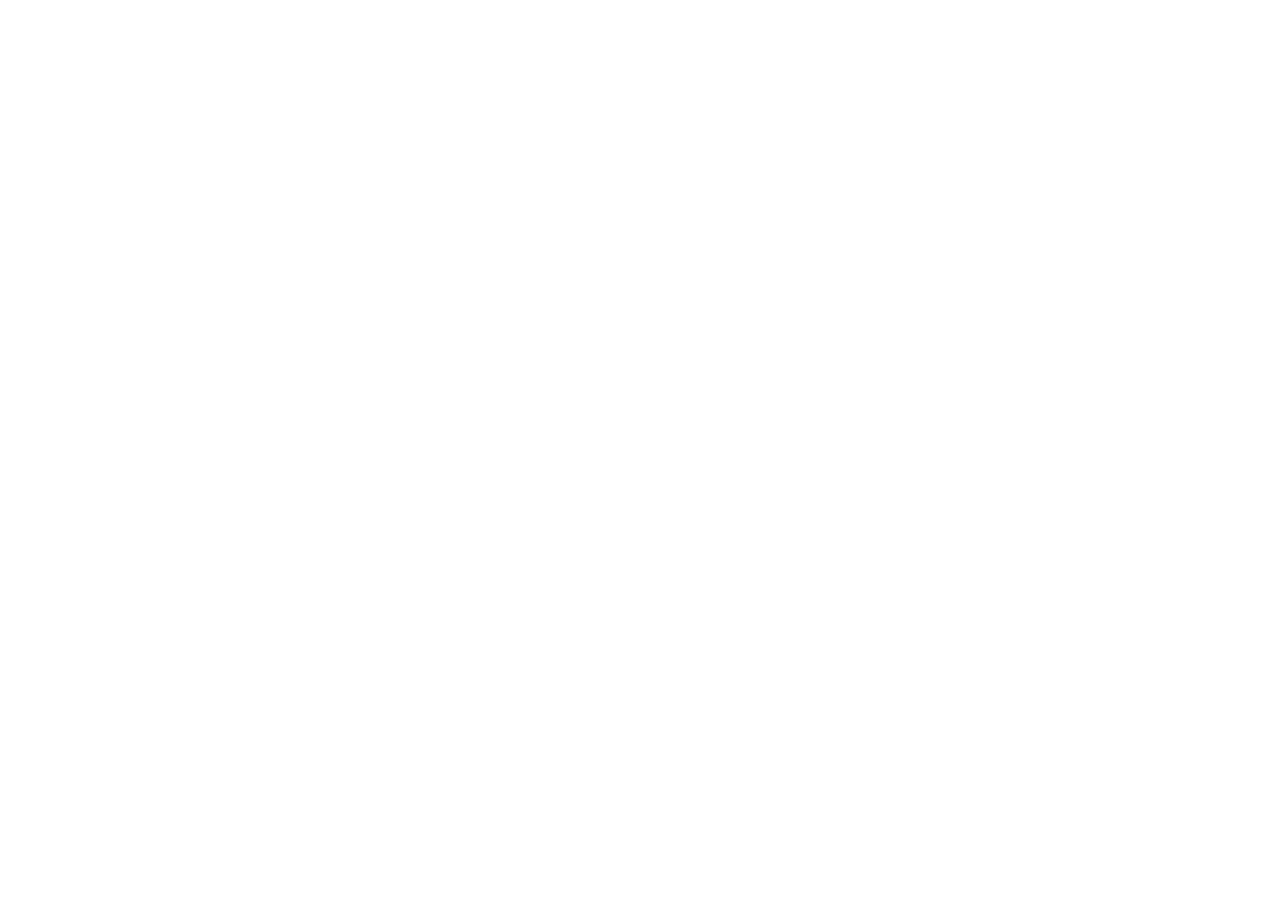
==== commit 5cf300b9: "添加" ====
--- a/index.html
+++ b/index.html
@@ -1,97 +1,11 @@
 <!DOCTYPE html>
-<html lang="en">
-  <head>
-    <meta charset="UTF-8" />
-    <meta name="viewport" content="width=device-width, initial-scale=1.0" />
-    <title>后台主页</title>
-    <!-- 导入 layui 的样式表 -->
-    <link rel="stylesheet" href="/assets/lib/layui/css/layui.css" />
-    <!-- 导入第三方图标库 -->
-    <link rel="stylesheet" href="/assets/fonts/iconfont.css" />
-    <!-- 导入自己的样式表 -->
-    <link rel="stylesheet" href="/assets/css/index.css" />
-  </head>
-  <body class="layui-layout-body">
-    <div class="layui-layout layui-layout-admin">
-      <div class="layui-header">
-        <div class="layui-logo">
-          <img src="/assets/images/logo.png" alt="" />
-        </div>
-        <!-- 头部区域（可配合layui已有的水平导航） -->
-        <ul class="layui-nav layui-layout-right">
-          <li class="layui-nav-item">
-            <a href="javascript:;" class="userinfo">
-              <img src="http://t.cn/RCzsdCq" class="layui-nav-img" />
-              <span class="text-avatar">A</span>
-              个人中心
-            </a>
-            <dl class="layui-nav-child">
-              <dd><a href="">基本资料</a></dd>
-              <dd><a href="">更换头像</a></dd>
-              <dd><a href="">重置密码</a></dd>
-            </dl>
-          </li>
-          <li class="layui-nav-item">
-            <a href=""><span class="iconfont icon-tuichu"></span>退出</a>
-          </li>
-        </ul>
-      </div>
-
-      <div class="layui-side layui-bg-black">
-        <div class="layui-side-scroll">
-          <div class="userinfo">
-            <img src="http://t.cn/RCzsdCq" class="layui-nav-img" />
-            <span class="text-avatar">A</span>
-            <span id="welcome">欢迎 ***</span>
-          </div>
-          <!-- 左侧导航区域（可配合layui已有的垂直导航） -->
-          <ul class="layui-nav layui-nav-tree" lay-shrink="all">
-            <li class="layui-nav-item layui-this">
-              <a href="/home/dashboard.html" target="fm"><span class="iconfont icon-home"></span>首页</a>
-            </li>
-            <li class="layui-nav-item">
-              <a class="" href="javascript:;"><span class="iconfont icon-16"></span>文章管理</a>
-              <dl class="layui-nav-child">
-                <dd>
-                  <a href="javascript:;"><i class="layui-icon layui-icon-app"></i>文章类别</a>
-                </dd>
-                <dd>
-                  <a href="javascript:;"><i class="layui-icon layui-icon-app"></i>文章列表</a>
-                </dd>
-                <dd>
-                  <a href="javascript:;"><i class="layui-icon layui-icon-app"></i>发布文章</a>
-                </dd>
-              </dl>
-            </li>
-            <li class="layui-nav-item">
-              <a href="javascript:;"><span class="iconfont icon-user"></span>个人中心</a>
-              <dl class="layui-nav-child">
-                <dd>
-                  <a href="javascript:;"><i class="layui-icon layui-icon-app"></i>基本资料</a>
-                </dd>
-                <dd>
-                  <a href="javascript:;"><i class="layui-icon layui-icon-app"></i>更换头像</a>
-                </dd>
-                <dd>
-                  <a href="javascript:;"><i class="layui-icon layui-icon-app"></i>重置密码</a>
-                </dd>
-              </dl>
-            </li>
-          </ul>
-        </div>
-      </div>
-
-      <div class="layui-body">
-        <!-- 内容主体区域 -->
-        <iframe name="fm" src="/home/dashboard.html" frameborder="0"></iframe>
-      </div>
-
-      <div class="layui-footer">
-        <!-- 底部固定区域 -->
-        © www.itheima.com - 黑马程序员
-      </div>
-    </div>
-    <!-- 导入 layui 的JS文件 -->
-    <script src="/assets/lib/layui/layui.all.js"></script>
-  </body>
-</html>
+<html lang="zh-CN">
+<head>
+  <meta charset="UTF-8">
+  <meta name="viewport" content="width=device-width, initial-scale=1.0">
+  <title>Document</title>
+</head>
+<body>
+  
+</body>
+</html>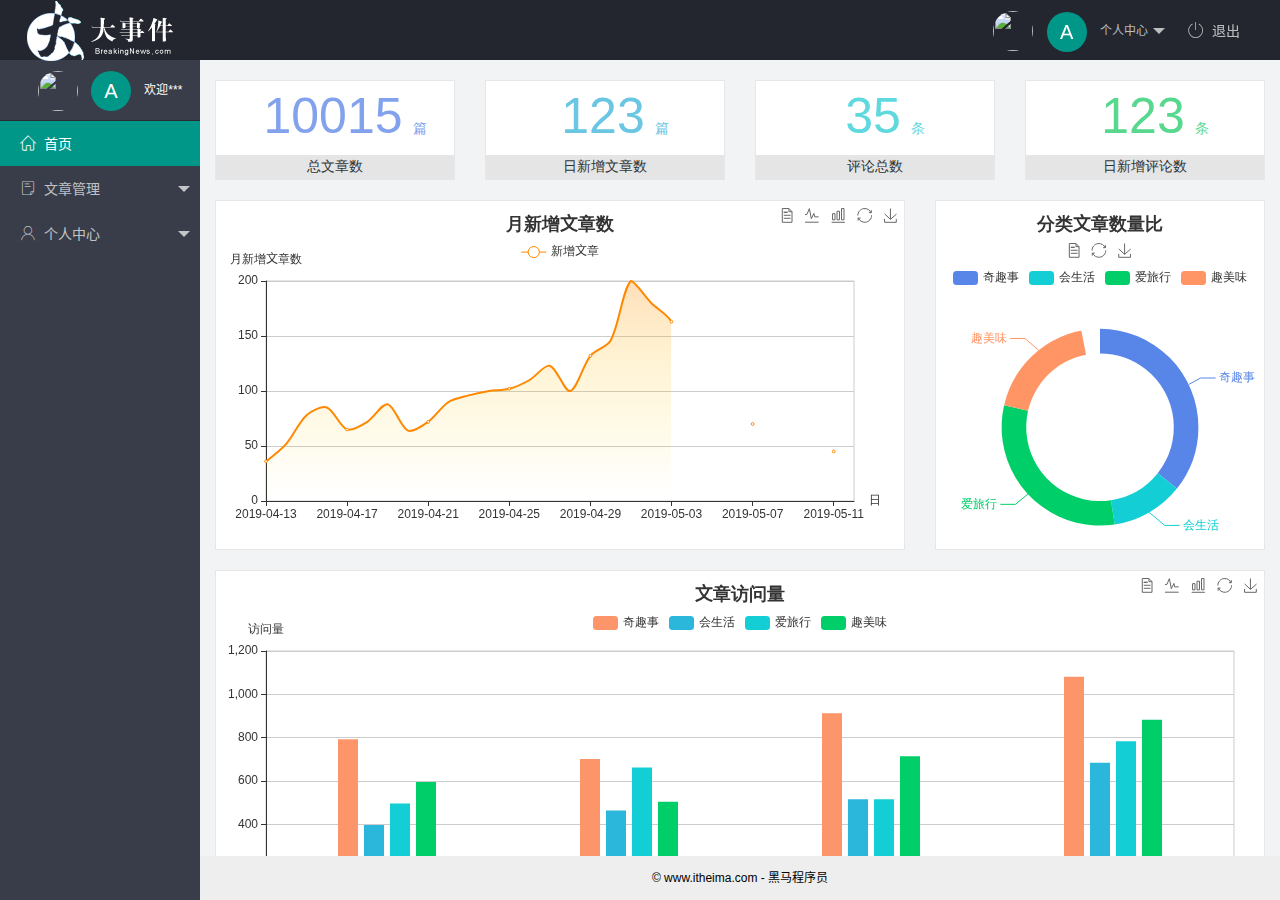
==== commit ee86bc2c: "第一次提交主页" ====
--- a/index.html
+++ b/index.html
@@ -1,11 +1,89 @@
 <!DOCTYPE html>
 <html lang="zh-CN">
+
 <head>
   <meta charset="UTF-8">
   <meta name="viewport" content="width=device-width, initial-scale=1.0">
   <title>Document</title>
+  <!-- 导入layuicss文件 -->
+  <link rel="stylesheet" href="/assets/lib/layui/css/layui.css">
+  <!-- 导入自己的indexcss文件 -->
+  <link rel="stylesheet" href="/assets/css/index.css">
+  <!-- 导入字体图标css文件 -->
+  <link rel="stylesheet" href="/assets/fonts/iconfont.css">
 </head>
-<body>
-  
+
+<body class="layui-layout-body">
+  <div class="layui-layout layui-layout-admin">
+    <div class="layui-header">
+      <div class="layui-logo">
+        <img src="/assets/images/logo.png" alt="">
+      </div>
+      <!-- 头部区域（可配合layui已有的水平导航） -->
+      <ul class="layui-nav layui-layout-right">
+        <li class="layui-nav-item">
+          <a href="javascript:;" class="userinfo">
+            <img src="http://t.cn/RCzsdCq" class="layui-nav-img">
+            <span class="text-avatar">A</span>
+            个人中心
+          </a>
+          <dl class="layui-nav-child">
+            <dd><a href="">基本资料</a></dd>
+            <dd><a href="">更换头像</a></dd>
+            <dd><a href="">重置密码</a></dd>
+          </dl>
+        </li>
+        <li class="layui-nav-item"><a href="javascript:;" id="btn"><span class="iconfont icon-tuichu"></span>退出</a></li>
+      </ul>
+    </div>
+    <div class="layui-side layui-bg-black">
+      <div class="layui-side-scroll">
+        <div class="userinfo">
+          <img src="http://t.cn/RCzsdCq" class="layui-nav-img">
+          <span class="text-avatar">A</span>
+          <span class="welcome">欢迎***</span>
+        </div>
+        <!-- 左侧导航区域（可配合layui已有的垂直导航） -->
+        <ul class="layui-nav layui-nav-tree" lay-shrink="all">
+          <li class="layui-nav-item layui-this"><a href="/home/dashboard.html" target="fm"><span
+                class="iconfont icon-home"></span>首页</a></li>
+          <li class="layui-nav-item">
+            <a class="" href="javascript:;"><span class="iconfont icon-16"></span>文章管理</a>
+            <dl class="layui-nav-child">
+              <dd><a href="javascript:;"><i class="layui-icon layui-icon-read"></i> 文章类别</a></dd>
+              <dd><a href="javascript:;"><i class="layui-icon layui-icon-template-1"></i> 文章列表</a></dd>
+              <dd><a href="javascript:;"><i class="layui-icon layui-icon-addition"></i> 发布文章</a></dd>
+            </dl>
+          </li>
+          <li class="layui-nav-item">
+            <a href="javascript:;"><span class="iconfont icon-user"></span>个人中心</a>
+            <dl class="layui-nav-child">
+              <dd><a href="javascript:;"><i class="layui-icon layui-icon-form"></i> 基本资料</a></dd>
+              <dd><a href="javascript:;"><i class="layui-icon layui-icon-face-smile"></i> 更换头像</a></dd>
+              <dd><a href="javascript:;"><i class="layui-icon layui-icon-password"></i> 重置密码</a></dd>
+            </dl>
+          </li>
+        </ul>
+      </div>
+    </div>
+    <div class="layui-body">
+      <!-- 内容主体区域 -->
+      <iframe name="fm" src="/home/dashboard.html" frameborder="0"></iframe>
+    </div>
+
+    <div class="layui-footer">
+      <!-- 底部固定区域 -->
+      © www.itheima.com - 黑马程序员
+    </div>
+  </div>
 </body>
+<!-- 导入layuijs文件 -->
+<script src="/assets/lib/layui/layui.all.js"></script>
+<!-- 导入jquery文件 -->
+<script src="/assets/lib/jquery.js"></script>
+<!-- 导入api接口文件 -->
+<script src="/assets/js/baseAPI.js"></script>
+<!-- 导入自己的js文件 -->
+<script src="/assets/js/index.js"></script>
+
 </html>--- a/assets/lib/layui/css/layui.css
+++ b/assets/lib/layui/css/layui.css
@@ -0,0 +1,2 @@
+/** layui-v2.5.5 MIT License By https://www.layui.com */
+ .layui-inline,img{display:inline-block;vertical-align:middle}h1,h2,h3,h4,h5,h6{font-weight:400}.layui-edge,.layui-header,.layui-inline,.layui-main{position:relative}.layui-body,.layui-edge,.layui-elip{overflow:hidden}.layui-btn,.layui-edge,.layui-inline,img{vertical-align:middle}.layui-btn,.layui-disabled,.layui-icon,.layui-unselect{-moz-user-select:none;-webkit-user-select:none;-ms-user-select:none}.layui-elip,.layui-form-checkbox span,.layui-form-pane .layui-form-label{text-overflow:ellipsis;white-space:nowrap}.layui-breadcrumb,.layui-tree-btnGroup{visibility:hidden}blockquote,body,button,dd,div,dl,dt,form,h1,h2,h3,h4,h5,h6,input,li,ol,p,pre,td,textarea,th,ul{margin:0;padding:0;-webkit-tap-highlight-color:rgba(0,0,0,0)}a:active,a:hover{outline:0}img{border:none}li{list-style:none}table{border-collapse:collapse;border-spacing:0}h4,h5,h6{font-size:100%}button,input,optgroup,option,select,textarea{font-family:inherit;font-size:inherit;font-style:inherit;font-weight:inherit;outline:0}pre{white-space:pre-wrap;white-space:-moz-pre-wrap;white-space:-pre-wrap;white-space:-o-pre-wrap;word-wrap:break-word}body{line-height:24px;font:14px Helvetica Neue,Helvetica,PingFang SC,Tahoma,Arial,sans-serif}hr{height:1px;margin:10px 0;border:0;clear:both}a{color:#333;text-decoration:none}a:hover{color:#777}a cite{font-style:normal;*cursor:pointer}.layui-border-box,.layui-border-box *{box-sizing:border-box}.layui-box,.layui-box *{box-sizing:content-box}.layui-clear{clear:both;*zoom:1}.layui-clear:after{content:'\20';clear:both;*zoom:1;display:block;height:0}.layui-inline{*display:inline;*zoom:1}.layui-edge{display:inline-block;width:0;height:0;border-width:6px;border-style:dashed;border-color:transparent}.layui-edge-top{top:-4px;border-bottom-color:#999;border-bottom-style:solid}.layui-edge-right{border-left-color:#999;border-left-style:solid}.layui-edge-bottom{top:2px;border-top-color:#999;border-top-style:solid}.layui-edge-left{border-right-color:#999;border-right-style:solid}.layui-disabled,.layui-disabled:hover{color:#d2d2d2!important;cursor:not-allowed!important}.layui-circle{border-radius:100%}.layui-show{display:block!important}.layui-hide{display:none!important}@font-face{font-family:layui-icon;src:url(../font/iconfont.eot?v=250);src:url(../font/iconfont.eot?v=250#iefix) format('embedded-opentype'),url(../font/iconfont.woff2?v=250) format('woff2'),url(../font/iconfont.woff?v=250) format('woff'),url(../font/iconfont.ttf?v=250) format('truetype'),url(../font/iconfont.svg?v=250#layui-icon) format('svg')}.layui-icon{font-family:layui-icon!important;font-size:16px;font-style:normal;-webkit-font-smoothing:antialiased;-moz-osx-font-smoothing:grayscale}.layui-icon-reply-fill:before{content:"\e611"}.layui-icon-set-fill:before{content:"\e614"}.layui-icon-menu-fill:before{content:"\e60f"}.layui-icon-search:before{content:"\e615"}.layui-icon-share:before{content:"\e641"}.layui-icon-set-sm:before{content:"\e620"}.layui-icon-engine:before{content:"\e628"}.layui-icon-close:before{content:"\1006"}.layui-icon-close-fill:before{content:"\1007"}.layui-icon-chart-screen:before{content:"\e629"}.layui-icon-star:before{content:"\e600"}.layui-icon-circle-dot:before{content:"\e617"}.layui-icon-chat:before{content:"\e606"}.layui-icon-release:before{content:"\e609"}.layui-icon-list:before{content:"\e60a"}.layui-icon-chart:before{content:"\e62c"}.layui-icon-ok-circle:before{content:"\1005"}.layui-icon-layim-theme:before{content:"\e61b"}.layui-icon-table:before{content:"\e62d"}.layui-icon-right:before{content:"\e602"}.layui-icon-left:before{content:"\e603"}.layui-icon-cart-simple:before{content:"\e698"}.layui-icon-face-cry:before{content:"\e69c"}.layui-icon-face-smile:before{content:"\e6af"}.layui-icon-survey:before{content:"\e6b2"}.layui-icon-tree:before{content:"\e62e"}.layui-icon-upload-circle:before{content:"\e62f"}.layui-icon-add-circle:before{content:"\e61f"}.layui-icon-download-circle:before{content:"\e601"}.layui-icon-templeate-1:before{content:"\e630"}.layui-icon-util:before{content:"\e631"}.layui-icon-face-surprised:before{content:"\e664"}.layui-icon-edit:before{content:"\e642"}.layui-icon-speaker:before{content:"\e645"}.layui-icon-down:before{content:"\e61a"}.layui-icon-file:before{content:"\e621"}.layui-icon-layouts:before{content:"\e632"}.layui-icon-rate-half:before{content:"\e6c9"}.layui-icon-add-circle-fine:before{content:"\e608"}.layui-icon-prev-circle:before{content:"\e633"}.layui-icon-read:before{content:"\e705"}.layui-icon-404:before{content:"\e61c"}.layui-icon-carousel:before{content:"\e634"}.layui-icon-help:before{content:"\e607"}.layui-icon-code-circle:before{content:"\e635"}.layui-icon-water:before{content:"\e636"}.layui-icon-username:before{content:"\e66f"}.layui-icon-find-fill:before{content:"\e670"}.layui-icon-about:before{content:"\e60b"}.layui-icon-location:before{content:"\e715"}.layui-icon-up:before{content:"\e619"}.layui-icon-pause:before{content:"\e651"}.layui-icon-date:before{content:"\e637"}.layui-icon-layim-uploadfile:before{content:"\e61d"}.layui-icon-delete:before{content:"\e640"}.layui-icon-play:before{content:"\e652"}.layui-icon-top:before{content:"\e604"}.layui-icon-friends:before{content:"\e612"}.layui-icon-refresh-3:before{content:"\e9aa"}.layui-icon-ok:before{content:"\e605"}.layui-icon-layer:before{content:"\e638"}.layui-icon-face-smile-fine:before{content:"\e60c"}.layui-icon-dollar:before{content:"\e659"}.layui-icon-group:before{content:"\e613"}.layui-icon-layim-download:before{content:"\e61e"}.layui-icon-picture-fine:before{content:"\e60d"}.layui-icon-link:before{content:"\e64c"}.layui-icon-diamond:before{content:"\e735"}.layui-icon-log:before{content:"\e60e"}.layui-icon-rate-solid:before{content:"\e67a"}.layui-icon-fonts-del:before{content:"\e64f"}.layui-icon-unlink:before{content:"\e64d"}.layui-icon-fonts-clear:before{content:"\e639"}.layui-icon-triangle-r:before{content:"\e623"}.layui-icon-circle:before{content:"\e63f"}.layui-icon-radio:before{content:"\e643"}.layui-icon-align-center:before{content:"\e647"}.layui-icon-align-right:before{content:"\e648"}.layui-icon-align-left:before{content:"\e649"}.layui-icon-loading-1:before{content:"\e63e"}.layui-icon-return:before{content:"\e65c"}.layui-icon-fonts-strong:before{content:"\e62b"}.layui-icon-upload:before{content:"\e67c"}.layui-icon-dialogue:before{content:"\e63a"}.layui-icon-video:before{content:"\e6ed"}.layui-icon-headset:before{content:"\e6fc"}.layui-icon-cellphone-fine:before{content:"\e63b"}.layui-icon-add-1:before{content:"\e654"}.layui-icon-face-smile-b:before{content:"\e650"}.layui-icon-fonts-html:before{content:"\e64b"}.layui-icon-form:before{content:"\e63c"}.layui-icon-cart:before{content:"\e657"}.layui-icon-camera-fill:before{content:"\e65d"}.layui-icon-tabs:before{content:"\e62a"}.layui-icon-fonts-code:before{content:"\e64e"}.layui-icon-fire:before{content:"\e756"}.layui-icon-set:before{content:"\e716"}.layui-icon-fonts-u:before{content:"\e646"}.layui-icon-triangle-d:before{content:"\e625"}.layui-icon-tips:before{content:"\e702"}.layui-icon-picture:before{content:"\e64a"}.layui-icon-more-vertical:before{content:"\e671"}.layui-icon-flag:before{content:"\e66c"}.layui-icon-loading:before{content:"\e63d"}.layui-icon-fonts-i:before{content:"\e644"}.layui-icon-refresh-1:before{content:"\e666"}.layui-icon-rmb:before{content:"\e65e"}.layui-icon-home:before{content:"\e68e"}.layui-icon-user:before{content:"\e770"}.layui-icon-notice:before{content:"\e667"}.layui-icon-login-weibo:before{content:"\e675"}.layui-icon-voice:before{content:"\e688"}.layui-icon-upload-drag:before{content:"\e681"}.layui-icon-login-qq:before{content:"\e676"}.layui-icon-snowflake:before{content:"\e6b1"}.layui-icon-file-b:before{content:"\e655"}.layui-icon-template:before{content:"\e663"}.layui-icon-auz:before{content:"\e672"}.layui-icon-console:before{content:"\e665"}.layui-icon-app:before{content:"\e653"}.layui-icon-prev:before{content:"\e65a"}.layui-icon-website:before{content:"\e7ae"}.layui-icon-next:before{content:"\e65b"}.layui-icon-component:before{content:"\e857"}.layui-icon-more:before{content:"\e65f"}.layui-icon-login-wechat:before{content:"\e677"}.layui-icon-shrink-right:before{content:"\e668"}.layui-icon-spread-left:before{content:"\e66b"}.layui-icon-camera:before{content:"\e660"}.layui-icon-note:before{content:"\e66e"}.layui-icon-refresh:before{content:"\e669"}.layui-icon-female:before{content:"\e661"}.layui-icon-male:before{content:"\e662"}.layui-icon-password:before{content:"\e673"}.layui-icon-senior:before{content:"\e674"}.layui-icon-theme:before{content:"\e66a"}.layui-icon-tread:before{content:"\e6c5"}.layui-icon-praise:before{content:"\e6c6"}.layui-icon-star-fill:before{content:"\e658"}.layui-icon-rate:before{content:"\e67b"}.layui-icon-template-1:before{content:"\e656"}.layui-icon-vercode:before{content:"\e679"}.layui-icon-cellphone:before{content:"\e678"}.layui-icon-screen-full:before{content:"\e622"}.layui-icon-screen-restore:before{content:"\e758"}.layui-icon-cols:before{content:"\e610"}.layui-icon-export:before{content:"\e67d"}.layui-icon-print:before{content:"\e66d"}.layui-icon-slider:before{content:"\e714"}.layui-icon-addition:before{content:"\e624"}.layui-icon-subtraction:before{content:"\e67e"}.layui-icon-service:before{content:"\e626"}.layui-icon-transfer:before{content:"\e691"}.layui-main{width:1140px;margin:0 auto}.layui-header{z-index:1000;height:60px}.layui-header a:hover{transition:all .5s;-webkit-transition:all .5s}.layui-side{position:fixed;left:0;top:0;bottom:0;z-index:999;width:200px;overflow-x:hidden}.layui-side-scroll{position:relative;width:220px;height:100%;overflow-x:hidden}.layui-body{position:absolute;left:200px;right:0;top:0;bottom:0;z-index:998;width:auto;overflow-y:auto;box-sizing:border-box}.layui-layout-body{overflow:hidden}.layui-layout-admin .layui-header{background-color:#23262E}.layui-layout-admin .layui-side{top:60px;width:200px;overflow-x:hidden}.layui-layout-admin .layui-body{position:fixed;top:60px;bottom:44px}.layui-layout-admin .layui-main{width:auto;margin:0 15px}.layui-layout-admin .layui-footer{position:fixed;left:200px;right:0;bottom:0;height:44px;line-height:44px;padding:0 15px;background-color:#eee}.layui-layout-admin .layui-logo{position:absolute;left:0;top:0;width:200px;height:100%;line-height:60px;text-align:center;color:#009688;font-size:16px}.layui-layout-admin .layui-header .layui-nav{background:0 0}.layui-layout-left{position:absolute!important;left:200px;top:0}.layui-layout-right{position:absolute!important;right:0;top:0}.layui-container{position:relative;margin:0 auto;padding:0 15px;box-sizing:border-box}.layui-fluid{position:relative;margin:0 auto;padding:0 15px}.layui-row:after,.layui-row:before{content:'';display:block;clear:both}.layui-col-lg1,.layui-col-lg10,.layui-col-lg11,.layui-col-lg12,.layui-col-lg2,.layui-col-lg3,.layui-col-lg4,.layui-col-lg5,.layui-col-lg6,.layui-col-lg7,.layui-col-lg8,.layui-col-lg9,.layui-col-md1,.layui-col-md10,.layui-col-md11,.layui-col-md12,.layui-col-md2,.layui-col-md3,.layui-col-md4,.layui-col-md5,.layui-col-md6,.layui-col-md7,.layui-col-md8,.layui-col-md9,.layui-col-sm1,.layui-col-sm10,.layui-col-sm11,.layui-col-sm12,.layui-col-sm2,.layui-col-sm3,.layui-col-sm4,.layui-col-sm5,.layui-col-sm6,.layui-col-sm7,.layui-col-sm8,.layui-col-sm9,.layui-col-xs1,.layui-col-xs10,.layui-col-xs11,.layui-col-xs12,.layui-col-xs2,.layui-col-xs3,.layui-col-xs4,.layui-col-xs5,.layui-col-xs6,.layui-col-xs7,.layui-col-xs8,.layui-col-xs9{position:relative;display:block;box-sizing:border-box}.layui-col-xs1,.layui-col-xs10,.layui-col-xs11,.layui-col-xs12,.layui-col-xs2,.layui-col-xs3,.layui-col-xs4,.layui-col-xs5,.layui-col-xs6,.layui-col-xs7,.layui-col-xs8,.layui-col-xs9{float:left}.layui-col-xs1{width:8.33333333%}.layui-col-xs2{width:16.66666667%}.layui-col-xs3{width:25%}.layui-col-xs4{width:33.33333333%}.layui-col-xs5{width:41.66666667%}.layui-col-xs6{width:50%}.layui-col-xs7{width:58.33333333%}.layui-col-xs8{width:66.66666667%}.layui-col-xs9{width:75%}.layui-col-xs10{width:83.33333333%}.layui-col-xs11{width:91.66666667%}.layui-col-xs12{width:100%}.layui-col-xs-offset1{margin-left:8.33333333%}.layui-col-xs-offset2{margin-left:16.66666667%}.layui-col-xs-offset3{margin-left:25%}.layui-col-xs-offset4{margin-left:33.33333333%}.layui-col-xs-offset5{margin-left:41.66666667%}.layui-col-xs-offset6{margin-left:50%}.layui-col-xs-offset7{margin-left:58.33333333%}.layui-col-xs-offset8{margin-left:66.66666667%}.layui-col-xs-offset9{margin-left:75%}.layui-col-xs-offset10{margin-left:83.33333333%}.layui-col-xs-offset11{margin-left:91.66666667%}.layui-col-xs-offset12{margin-left:100%}@media screen and (max-width:768px){.layui-hide-xs{display:none!important}.layui-show-xs-block{display:block!important}.layui-show-xs-inline{display:inline!important}.layui-show-xs-inline-block{display:inline-block!important}}@media screen and (min-width:768px){.layui-container{width:750px}.layui-hide-sm{display:none!important}.layui-show-sm-block{display:block!important}.layui-show-sm-inline{display:inline!important}.layui-show-sm-inline-block{display:inline-block!important}.layui-col-sm1,.layui-col-sm10,.layui-col-sm11,.layui-col-sm12,.layui-col-sm2,.layui-col-sm3,.layui-col-sm4,.layui-col-sm5,.layui-col-sm6,.layui-col-sm7,.layui-col-sm8,.layui-col-sm9{float:left}.layui-col-sm1{width:8.33333333%}.layui-col-sm2{width:16.66666667%}.layui-col-sm3{width:25%}.layui-col-sm4{width:33.33333333%}.layui-col-sm5{width:41.66666667%}.layui-col-sm6{width:50%}.layui-col-sm7{width:58.33333333%}.layui-col-sm8{width:66.66666667%}.layui-col-sm9{width:75%}.layui-col-sm10{width:83.33333333%}.layui-col-sm11{width:91.66666667%}.layui-col-sm12{width:100%}.layui-col-sm-offset1{margin-left:8.33333333%}.layui-col-sm-offset2{margin-left:16.66666667%}.layui-col-sm-offset3{margin-left:25%}.layui-col-sm-offset4{margin-left:33.33333333%}.layui-col-sm-offset5{margin-left:41.66666667%}.layui-col-sm-offset6{margin-left:50%}.layui-col-sm-offset7{margin-left:58.33333333%}.layui-col-sm-offset8{margin-left:66.66666667%}.layui-col-sm-offset9{margin-left:75%}.layui-col-sm-offset10{margin-left:83.33333333%}.layui-col-sm-offset11{margin-left:91.66666667%}.layui-col-sm-offset12{margin-left:100%}}@media screen and (min-width:992px){.layui-container{width:970px}.layui-hide-md{display:none!important}.layui-show-md-block{display:block!important}.layui-show-md-inline{display:inline!important}.layui-show-md-inline-block{display:inline-block!important}.layui-col-md1,.layui-col-md10,.layui-col-md11,.layui-col-md12,.layui-col-md2,.layui-col-md3,.layui-col-md4,.layui-col-md5,.layui-col-md6,.layui-col-md7,.layui-col-md8,.layui-col-md9{float:left}.layui-col-md1{width:8.33333333%}.layui-col-md2{width:16.66666667%}.layui-col-md3{width:25%}.layui-col-md4{width:33.33333333%}.layui-col-md5{width:41.66666667%}.layui-col-md6{width:50%}.layui-col-md7{width:58.33333333%}.layui-col-md8{width:66.66666667%}.layui-col-md9{width:75%}.layui-col-md10{width:83.33333333%}.layui-col-md11{width:91.66666667%}.layui-col-md12{width:100%}.layui-col-md-offset1{margin-left:8.33333333%}.layui-col-md-offset2{margin-left:16.66666667%}.layui-col-md-offset3{margin-left:25%}.layui-col-md-offset4{margin-left:33.33333333%}.layui-col-md-offset5{margin-left:41.66666667%}.layui-col-md-offset6{margin-left:50%}.layui-col-md-offset7{margin-left:58.33333333%}.layui-col-md-offset8{margin-left:66.66666667%}.layui-col-md-offset9{margin-left:75%}.layui-col-md-offset10{margin-left:83.33333333%}.layui-col-md-offset11{margin-left:91.66666667%}.layui-col-md-offset12{margin-left:100%}}@media screen and (min-width:1200px){.layui-container{width:1170px}.layui-hide-lg{display:none!important}.layui-show-lg-block{display:block!important}.layui-show-lg-inline{display:inline!important}.layui-show-lg-inline-block{display:inline-block!important}.layui-col-lg1,.layui-col-lg10,.layui-col-lg11,.layui-col-lg12,.layui-col-lg2,.layui-col-lg3,.layui-col-lg4,.layui-col-lg5,.layui-col-lg6,.layui-col-lg7,.layui-col-lg8,.layui-col-lg9{float:left}.layui-col-lg1{width:8.33333333%}.layui-col-lg2{width:16.66666667%}.layui-col-lg3{width:25%}.layui-col-lg4{width:33.33333333%}.layui-col-lg5{width:41.66666667%}.layui-col-lg6{width:50%}.layui-col-lg7{width:58.33333333%}.layui-col-lg8{width:66.66666667%}.layui-col-lg9{width:75%}.layui-col-lg10{width:83.33333333%}.layui-col-lg11{width:91.66666667%}.layui-col-lg12{width:100%}.layui-col-lg-offset1{margin-left:8.33333333%}.layui-col-lg-offset2{margin-left:16.66666667%}.layui-col-lg-offset3{margin-left:25%}.layui-col-lg-offset4{margin-left:33.33333333%}.layui-col-lg-offset5{margin-left:41.66666667%}.layui-col-lg-offset6{margin-left:50%}.layui-col-lg-offset7{margin-left:58.33333333%}.layui-col-lg-offset8{margin-left:66.66666667%}.layui-col-lg-offset9{margin-left:75%}.layui-col-lg-offset10{margin-left:83.33333333%}.layui-col-lg-offset11{margin-left:91.66666667%}.layui-col-lg-offset12{margin-left:100%}}.layui-col-space1{margin:-.5px}.layui-col-space1>*{padding:.5px}.layui-col-space3{margin:-1.5px}.layui-col-space3>*{padding:1.5px}.layui-col-space5{margin:-2.5px}.layui-col-space5>*{padding:2.5px}.layui-col-space8{margin:-3.5px}.layui-col-space8>*{padding:3.5px}.layui-col-space10{margin:-5px}.layui-col-space10>*{padding:5px}.layui-col-space12{margin:-6px}.layui-col-space12>*{padding:6px}.layui-col-space15{margin:-7.5px}.layui-col-space15>*{padding:7.5px}.layui-col-space18{margin:-9px}.layui-col-space18>*{padding:9px}.layui-col-space20{margin:-10px}.layui-col-space20>*{padding:10px}.layui-col-space22{margin:-11px}.layui-col-space22>*{padding:11px}.layui-col-space25{margin:-12.5px}.layui-col-space25>*{padding:12.5px}.layui-col-space30{margin:-15px}.layui-col-space30>*{padding:15px}.layui-btn,.layui-input,.layui-select,.layui-textarea,.layui-upload-button{outline:0;-webkit-appearance:none;transition:all .3s;-webkit-transition:all .3s;box-sizing:border-box}.layui-elem-quote{margin-bottom:10px;padding:15px;line-height:22px;border-left:5px solid #009688;border-radius:0 2px 2px 0;background-color:#f2f2f2}.layui-quote-nm{border-style:solid;border-width:1px 1px 1px 5px;background:0 0}.layui-elem-field{margin-bottom:10px;padding:0;border-width:1px;border-style:solid}.layui-elem-field legend{margin-left:20px;padding:0 10px;font-size:20px;font-weight:300}.layui-field-title{margin:10px 0 20px;border-width:1px 0 0}.layui-field-box{padding:10px 15px}.layui-field-title .layui-field-box{padding:10px 0}.layui-progress{position:relative;height:6px;border-radius:20px;background-color:#e2e2e2}.layui-progress-bar{position:absolute;left:0;top:0;width:0;max-width:100%;height:6px;border-radius:20px;text-align:right;background-color:#5FB878;transition:all .3s;-webkit-transition:all .3s}.layui-progress-big,.layui-progress-big .layui-progress-bar{height:18px;line-height:18px}.layui-progress-text{position:relative;top:-20px;line-height:18px;font-size:12px;color:#666}.layui-progress-big .layui-progress-text{position:static;padding:0 10px;color:#fff}.layui-collapse{border-width:1px;border-style:solid;border-radius:2px}.layui-colla-content,.layui-colla-item{border-top-width:1px;border-top-style:solid}.layui-colla-item:first-child{border-top:none}.layui-colla-title{position:relative;height:42px;line-height:42px;padding:0 15px 0 35px;color:#333;background-color:#f2f2f2;cursor:pointer;font-size:14px;overflow:hidden}.layui-colla-content{display:none;padding:10px 15px;line-height:22px;color:#666}.layui-colla-icon{position:absolute;left:15px;top:0;font-size:14px}.layui-card{margin-bottom:15px;border-radius:2px;background-color:#fff;box-shadow:0 1px 2px 0 rgba(0,0,0,.05)}.layui-card:last-child{margin-bottom:0}.layui-card-header{position:relative;height:42px;line-height:42px;padding:0 15px;border-bottom:1px solid #f6f6f6;color:#333;border-radius:2px 2px 0 0;font-size:14px}.layui-bg-black,.layui-bg-blue,.layui-bg-cyan,.layui-bg-green,.layui-bg-orange,.layui-bg-red{color:#fff!important}.layui-card-body{position:relative;padding:10px 15px;line-height:24px}.layui-card-body[pad15]{padding:15px}.layui-card-body[pad20]{padding:20px}.layui-card-body .layui-table{margin:5px 0}.layui-card .layui-tab{margin:0}.layui-panel-window{position:relative;padding:15px;border-radius:0;border-top:5px solid #E6E6E6;background-color:#fff}.layui-auxiliar-moving{position:fixed;left:0;right:0;top:0;bottom:0;width:100%;height:100%;background:0 0;z-index:9999999999}.layui-form-label,.layui-form-mid,.layui-form-select,.layui-input-block,.layui-input-inline,.layui-textarea{position:relative}.layui-bg-red{background-color:#FF5722!important}.layui-bg-orange{background-color:#FFB800!important}.layui-bg-green{background-color:#009688!important}.layui-bg-cyan{background-color:#2F4056!important}.layui-bg-blue{background-color:#1E9FFF!important}.layui-bg-black{background-color:#393D49!important}.layui-bg-gray{background-color:#eee!important;color:#666!important}.layui-badge-rim,.layui-colla-content,.layui-colla-item,.layui-collapse,.layui-elem-field,.layui-form-pane .layui-form-item[pane],.layui-form-pane .layui-form-label,.layui-input,.layui-layedit,.layui-layedit-tool,.layui-quote-nm,.layui-select,.layui-tab-bar,.layui-tab-card,.layui-tab-title,.layui-tab-title .layui-this:after,.layui-textarea{border-color:#e6e6e6}.layui-timeline-item:before,hr{background-color:#e6e6e6}.layui-text{line-height:22px;font-size:14px;color:#666}.layui-text h1,.layui-text h2,.layui-text h3{font-weight:500;color:#333}.layui-text h1{font-size:30px}.layui-text h2{font-size:24px}.layui-text h3{font-size:18px}.layui-text a:not(.layui-btn){color:#01AAED}.layui-text a:not(.layui-btn):hover{text-decoration:underline}.layui-text ul{padding:5px 0 5px 15px}.layui-text ul li{margin-top:5px;list-style-type:disc}.layui-text em,.layui-word-aux{color:#999!important;padding:0 5px!important}.layui-btn{display:inline-block;height:38px;line-height:38px;padding:0 18px;background-color:#009688;color:#fff;white-space:nowrap;text-align:center;font-size:14px;border:none;border-radius:2px;cursor:pointer}.layui-btn:hover{opacity:.8;filter:alpha(opacity=80);color:#fff}.layui-btn:active{opacity:1;filter:alpha(opacity=100)}.layui-btn+.layui-btn{margin-left:10px}.layui-btn-container{font-size:0}.layui-btn-container .layui-btn{margin-right:10px;margin-bottom:10px}.layui-btn-container .layui-btn+.layui-btn{margin-left:0}.layui-table .layui-btn-container .layui-btn{margin-bottom:9px}.layui-btn-radius{border-radius:100px}.layui-btn .layui-icon{margin-right:3px;font-size:18px;vertical-align:bottom;vertical-align:middle\9}.layui-btn-primary{border:1px solid #C9C9C9;background-color:#fff;color:#555}.layui-btn-primary:hover{border-color:#009688;color:#333}.layui-btn-normal{background-color:#1E9FFF}.layui-btn-warm{background-color:#FFB800}.layui-btn-danger{background-color:#FF5722}.layui-btn-checked{background-color:#5FB878}.layui-btn-disabled,.layui-btn-disabled:active,.layui-btn-disabled:hover{border:1px solid #e6e6e6;background-color:#FBFBFB;color:#C9C9C9;cursor:not-allowed;opacity:1}.layui-btn-lg{height:44px;line-height:44px;padding:0 25px;font-size:16px}.layui-btn-sm{height:30px;line-height:30px;padding:0 10px;font-size:12px}.layui-btn-sm i{font-size:16px!important}.layui-btn-xs{height:22px;line-height:22px;padding:0 5px;font-size:12px}.layui-btn-xs i{font-size:14px!important}.layui-btn-group{display:inline-block;vertical-align:middle;font-size:0}.layui-btn-group .layui-btn{margin-left:0!important;margin-right:0!important;border-left:1px solid rgba(255,255,255,.5);border-radius:0}.layui-btn-group .layui-btn-primary{border-left:none}.layui-btn-group .layui-btn-primary:hover{border-color:#C9C9C9;color:#009688}.layui-btn-group .layui-btn:first-child{border-left:none;border-radius:2px 0 0 2px}.layui-btn-group .layui-btn-primary:first-child{border-left:1px solid #c9c9c9}.layui-btn-group .layui-btn:last-child{border-radius:0 2px 2px 0}.layui-btn-group .layui-btn+.layui-btn{margin-left:0}.layui-btn-group+.layui-btn-group{margin-left:10px}.layui-btn-fluid{width:100%}.layui-input,.layui-select,.layui-textarea{height:38px;line-height:1.3;line-height:38px\9;border-width:1px;border-style:solid;background-color:#fff;border-radius:2px}.layui-input::-webkit-input-placeholder,.layui-select::-webkit-input-placeholder,.layui-textarea::-webkit-input-placeholder{line-height:1.3}.layui-input,.layui-textarea{display:block;width:100%;padding-left:10px}.layui-input:hover,.layui-textarea:hover{border-color:#D2D2D2!important}.layui-input:focus,.layui-textarea:focus{border-color:#C9C9C9!important}.layui-textarea{min-height:100px;height:auto;line-height:20px;padding:6px 10px;resize:vertical}.layui-select{padding:0 10px}.layui-form input[type=checkbox],.layui-form input[type=radio],.layui-form select{display:none}.layui-form [lay-ignore]{display:initial}.layui-form-item{margin-bottom:15px;clear:both;*zoom:1}.layui-form-item:after{content:'\20';clear:both;*zoom:1;display:block;height:0}.layui-form-label{float:left;display:block;padding:9px 15px;width:80px;font-weight:400;line-height:20px;text-align:right}.layui-form-label-col{display:block;float:none;padding:9px 0;line-height:20px;text-align:left}.layui-form-item .layui-inline{margin-bottom:5px;margin-right:10px}.layui-input-block{margin-left:110px;min-height:36px}.layui-input-inline{display:inline-block;vertical-align:middle}.layui-form-item .layui-input-inline{float:left;width:190px;margin-right:10px}.layui-form-text .layui-input-inline{width:auto}.layui-form-mid{float:left;display:block;padding:9px 0!important;line-height:20px;margin-right:10px}.layui-form-danger+.layui-form-select .layui-input,.layui-form-danger:focus{border-color:#FF5722!important}.layui-form-select .layui-input{padding-right:30px;cursor:pointer}.layui-form-select .layui-edge{position:absolute;right:10px;top:50%;margin-top:-3px;cursor:pointer;border-width:6px;border-top-color:#c2c2c2;border-top-style:solid;transition:all .3s;-webkit-transition:all .3s}.layui-form-select dl{display:none;position:absolute;left:0;top:42px;padding:5px 0;z-index:899;min-width:100%;border:1px solid #d2d2d2;max-height:300px;overflow-y:auto;background-color:#fff;border-radius:2px;box-shadow:0 2px 4px rgba(0,0,0,.12);box-sizing:border-box}.layui-form-select dl dd,.layui-form-select dl dt{padding:0 10px;line-height:36px;white-space:nowrap;overflow:hidden;text-overflow:ellipsis}.layui-form-select dl dt{font-size:12px;color:#999}.layui-form-select dl dd{cursor:pointer}.layui-form-select dl dd:hover{background-color:#f2f2f2;-webkit-transition:.5s all;transition:.5s all}.layui-form-select .layui-select-group dd{padding-left:20px}.layui-form-select dl dd.layui-select-tips{padding-left:10px!important;color:#999}.layui-form-select dl dd.layui-this{background-color:#5FB878;color:#fff}.layui-form-checkbox,.layui-form-select dl dd.layui-disabled{background-color:#fff}.layui-form-selected dl{display:block}.layui-form-checkbox,.layui-form-checkbox *,.layui-form-switch{display:inline-block;vertical-align:middle}.layui-form-selected .layui-edge{margin-top:-9px;-webkit-transform:rotate(180deg);transform:rotate(180deg);margin-top:-3px\9}:root .layui-form-selected .layui-edge{margin-top:-9px\0/IE9}.layui-form-selectup dl{top:auto;bottom:42px}.layui-select-none{margin:5px 0;text-align:center;color:#999}.layui-select-disabled .layui-disabled{border-color:#eee!important}.layui-select-disabled .layui-edge{border-top-color:#d2d2d2}.layui-form-checkbox{position:relative;height:30px;line-height:30px;margin-right:10px;padding-right:30px;cursor:pointer;font-size:0;-webkit-transition:.1s linear;transition:.1s linear;box-sizing:border-box}.layui-form-checkbox span{padding:0 10px;height:100%;font-size:14px;border-radius:2px 0 0 2px;background-color:#d2d2d2;color:#fff;overflow:hidden}.layui-form-checkbox:hover span{background-color:#c2c2c2}.layui-form-checkbox i{position:absolute;right:0;top:0;width:30px;height:28px;border:1px solid #d2d2d2;border-left:none;border-radius:0 2px 2px 0;color:#fff;font-size:20px;text-align:center}.layui-form-checkbox:hover i{border-color:#c2c2c2;color:#c2c2c2}.layui-form-checked,.layui-form-checked:hover{border-color:#5FB878}.layui-form-checked span,.layui-form-checked:hover span{background-color:#5FB878}.layui-form-checked i,.layui-form-checked:hover i{color:#5FB878}.layui-form-item .layui-form-checkbox{margin-top:4px}.layui-form-checkbox[lay-skin=primary]{height:auto!important;line-height:normal!important;min-width:18px;min-height:18px;border:none!important;margin-right:0;padding-left:28px;padding-right:0;background:0 0}.layui-form-checkbox[lay-skin=primary] span{padding-left:0;padding-right:15px;line-height:18px;background:0 0;color:#666}.layui-form-checkbox[lay-skin=primary] i{right:auto;left:0;width:16px;height:16px;line-height:16px;border:1px solid #d2d2d2;font-size:12px;border-radius:2px;background-color:#fff;-webkit-transition:.1s linear;transition:.1s linear}.layui-form-checkbox[lay-skin=primary]:hover i{border-color:#5FB878;color:#fff}.layui-form-checked[lay-skin=primary] i{border-color:#5FB878!important;background-color:#5FB878;color:#fff}.layui-checkbox-disbaled[lay-skin=primary] span{background:0 0!important;color:#c2c2c2}.layui-checkbox-disbaled[lay-skin=primary]:hover i{border-color:#d2d2d2}.layui-form-item .layui-form-checkbox[lay-skin=primary]{margin-top:10px}.layui-form-switch{position:relative;height:22px;line-height:22px;min-width:35px;padding:0 5px;margin-top:8px;border:1px solid #d2d2d2;border-radius:20px;cursor:pointer;background-color:#fff;-webkit-transition:.1s linear;transition:.1s linear}.layui-form-switch i{position:absolute;left:5px;top:3px;width:16px;height:16px;border-radius:20px;background-color:#d2d2d2;-webkit-transition:.1s linear;transition:.1s linear}.layui-form-switch em{position:relative;top:0;width:25px;margin-left:21px;padding:0!important;text-align:center!important;color:#999!important;font-style:normal!important;font-size:12px}.layui-form-onswitch{border-color:#5FB878;background-color:#5FB878}.layui-checkbox-disbaled,.layui-checkbox-disbaled i{border-color:#e2e2e2!important}.layui-form-onswitch i{left:100%;margin-left:-21px;background-color:#fff}.layui-form-onswitch em{margin-left:5px;margin-right:21px;color:#fff!important}.layui-checkbox-disbaled span{background-color:#e2e2e2!important}.layui-checkbox-disbaled:hover i{color:#fff!important}[lay-radio]{display:none}.layui-form-radio,.layui-form-radio *{display:inline-block;vertical-align:middle}.layui-form-radio{line-height:28px;margin:6px 10px 0 0;padding-right:10px;cursor:pointer;font-size:0}.layui-form-radio *{font-size:14px}.layui-form-radio>i{margin-right:8px;font-size:22px;color:#c2c2c2}.layui-form-radio>i:hover,.layui-form-radioed>i{color:#5FB878}.layui-radio-disbaled>i{color:#e2e2e2!important}.layui-form-pane .layui-form-label{width:110px;padding:8px 15px;height:38px;line-height:20px;border-width:1px;border-style:solid;border-radius:2px 0 0 2px;text-align:center;background-color:#FBFBFB;overflow:hidden;box-sizing:border-box}.layui-form-pane .layui-input-inline{margin-left:-1px}.layui-form-pane .layui-input-block{margin-left:110px;left:-1px}.layui-form-pane .layui-input{border-radius:0 2px 2px 0}.layui-form-pane .layui-form-text .layui-form-label{float:none;width:100%;border-radius:2px;box-sizing:border-box;text-align:left}.layui-form-pane .layui-form-text .layui-input-inline{display:block;margin:0;top:-1px;clear:both}.layui-form-pane .layui-form-text .layui-input-block{margin:0;left:0;top:-1px}.layui-form-pane .layui-form-text .layui-textarea{min-height:100px;border-radius:0 0 2px 2px}.layui-form-pane .layui-form-checkbox{margin:4px 0 4px 10px}.layui-form-pane .layui-form-radio,.layui-form-pane .layui-form-switch{margin-top:6px;margin-left:10px}.layui-form-pane .layui-form-item[pane]{position:relative;border-width:1px;border-style:solid}.layui-form-pane .layui-form-item[pane] .layui-form-label{position:absolute;left:0;top:0;height:100%;border-width:0 1px 0 0}.layui-form-pane .layui-form-item[pane] .layui-input-inline{margin-left:110px}@media screen and (max-width:450px){.layui-form-item .layui-form-label{text-overflow:ellipsis;overflow:hidden;white-space:nowrap}.layui-form-item .layui-inline{display:block;margin-right:0;margin-bottom:20px;clear:both}.layui-form-item .layui-inline:after{content:'\20';clear:both;display:block;height:0}.layui-form-item .layui-input-inline{display:block;float:none;left:-3px;width:auto;margin:0 0 10px 112px}.layui-form-item .layui-input-inline+.layui-form-mid{margin-left:110px;top:-5px;padding:0}.layui-form-item .layui-form-checkbox{margin-right:5px;margin-bottom:5px}}.layui-layedit{border-width:1px;border-style:solid;border-radius:2px}.layui-layedit-tool{padding:3px 5px;border-bottom-width:1px;border-bottom-style:solid;font-size:0}.layedit-tool-fixed{position:fixed;top:0;border-top:1px solid #e2e2e2}.layui-layedit-tool .layedit-tool-mid,.layui-layedit-tool .layui-icon{display:inline-block;vertical-align:middle;text-align:center;font-size:14px}.layui-layedit-tool .layui-icon{position:relative;width:32px;height:30px;line-height:30px;margin:3px 5px;color:#777;cursor:pointer;border-radius:2px}.layui-layedit-tool .layui-icon:hover{color:#393D49}.layui-layedit-tool .layui-icon:active{color:#000}.layui-layedit-tool .layedit-tool-active{background-color:#e2e2e2;color:#000}.layui-layedit-tool .layui-disabled,.layui-layedit-tool .layui-disabled:hover{color:#d2d2d2;cursor:not-allowed}.layui-layedit-tool .layedit-tool-mid{width:1px;height:18px;margin:0 10px;background-color:#d2d2d2}.layedit-tool-html{width:50px!important;font-size:30px!important}.layedit-tool-b,.layedit-tool-code,.layedit-tool-help{font-size:16px!important}.layedit-tool-d,.layedit-tool-face,.layedit-tool-image,.layedit-tool-unlink{font-size:18px!important}.layedit-tool-image input{position:absolute;font-size:0;left:0;top:0;width:100%;height:100%;opacity:.01;filter:Alpha(opacity=1);cursor:pointer}.layui-layedit-iframe iframe{display:block;width:100%}#LAY_layedit_code{overflow:hidden}.layui-laypage{display:inline-block;*display:inline;*zoom:1;vertical-align:middle;margin:10px 0;font-size:0}.layui-laypage>a:first-child,.layui-laypage>a:first-child em{border-radius:2px 0 0 2px}.layui-laypage>a:last-child,.layui-laypage>a:last-child em{border-radius:0 2px 2px 0}.layui-laypage>:first-child{margin-left:0!important}.layui-laypage>:last-child{margin-right:0!important}.layui-laypage a,.layui-laypage button,.layui-laypage input,.layui-laypage select,.layui-laypage span{border:1px solid #e2e2e2}.layui-laypage a,.layui-laypage span{display:inline-block;*display:inline;*zoom:1;vertical-align:middle;padding:0 15px;height:28px;line-height:28px;margin:0 -1px 5px 0;background-color:#fff;color:#333;font-size:12px}.layui-flow-more a *,.layui-laypage input,.layui-table-view select[lay-ignore]{display:inline-block}.layui-laypage a:hover{color:#009688}.layui-laypage em{font-style:normal}.layui-laypage .layui-laypage-spr{color:#999;font-weight:700}.layui-laypage a{text-decoration:none}.layui-laypage .layui-laypage-curr{position:relative}.layui-laypage .layui-laypage-curr em{position:relative;color:#fff}.layui-laypage .layui-laypage-curr .layui-laypage-em{position:absolute;left:-1px;top:-1px;padding:1px;width:100%;height:100%;background-color:#009688}.layui-laypage-em{border-radius:2px}.layui-laypage-next em,.layui-laypage-prev em{font-family:Sim sun;font-size:16px}.layui-laypage .layui-laypage-count,.layui-laypage .layui-laypage-limits,.layui-laypage .layui-laypage-refresh,.layui-laypage .layui-laypage-skip{margin-left:10px;margin-right:10px;padding:0;border:none}.layui-laypage .layui-laypage-limits,.layui-laypage .layui-laypage-refresh{vertical-align:top}.layui-laypage .layui-laypage-refresh i{font-size:18px;cursor:pointer}.layui-laypage select{height:22px;padding:3px;border-radius:2px;cursor:pointer}.layui-laypage .layui-laypage-skip{height:30px;line-height:30px;color:#999}.layui-laypage button,.layui-laypage input{height:30px;line-height:30px;border-radius:2px;vertical-align:top;background-color:#fff;box-sizing:border-box}.layui-laypage input{width:40px;margin:0 10px;padding:0 3px;text-align:center}.layui-laypage input:focus,.layui-laypage select:focus{border-color:#009688!important}.layui-laypage button{margin-left:10px;padding:0 10px;cursor:pointer}.layui-table,.layui-table-view{margin:10px 0}.layui-flow-more{margin:10px 0;text-align:center;color:#999;font-size:14px}.layui-flow-more a{height:32px;line-height:32px}.layui-flow-more a *{vertical-align:top}.layui-flow-more a cite{padding:0 20px;border-radius:3px;background-color:#eee;color:#333;font-style:normal}.layui-flow-more a cite:hover{opacity:.8}.layui-flow-more a i{font-size:30px;color:#737383}.layui-table{width:100%;background-color:#fff;color:#666}.layui-table tr{transition:all .3s;-webkit-transition:all .3s}.layui-table th{text-align:left;font-weight:400}.layui-table tbody tr:hover,.layui-table thead tr,.layui-table-click,.layui-table-header,.layui-table-hover,.layui-table-mend,.layui-table-patch,.layui-table-tool,.layui-table-total,.layui-table-total tr,.layui-table[lay-even] tr:nth-child(even){background-color:#f2f2f2}.layui-table td,.layui-table th,.layui-table-col-set,.layui-table-fixed-r,.layui-table-grid-down,.layui-table-header,.layui-table-page,.layui-table-tips-main,.layui-table-tool,.layui-table-total,.layui-table-view,.layui-table[lay-skin=line],.layui-table[lay-skin=row]{border-width:1px;border-style:solid;border-color:#e6e6e6}.layui-table td,.layui-table th{position:relative;padding:9px 15px;min-height:20px;line-height:20px;font-size:14px}.layui-table[lay-skin=line] td,.layui-table[lay-skin=line] th{border-width:0 0 1px}.layui-table[lay-skin=row] td,.layui-table[lay-skin=row] th{border-width:0 1px 0 0}.layui-table[lay-skin=nob] td,.layui-table[lay-skin=nob] th{border:none}.layui-table img{max-width:100px}.layui-table[lay-size=lg] td,.layui-table[lay-size=lg] th{padding:15px 30px}.layui-table-view .layui-table[lay-size=lg] .layui-table-cell{height:40px;line-height:40px}.layui-table[lay-size=sm] td,.layui-table[lay-size=sm] th{font-size:12px;padding:5px 10px}.layui-table-view .layui-table[lay-size=sm] .layui-table-cell{height:20px;line-height:20px}.layui-table[lay-data]{display:none}.layui-table-box{position:relative;overflow:hidden}.layui-table-view .layui-table{position:relative;width:auto;margin:0}.layui-table-view .layui-table[lay-skin=line]{border-width:0 1px 0 0}.layui-table-view .layui-table[lay-skin=row]{border-width:0 0 1px}.layui-table-view .layui-table td,.layui-table-view .layui-table th{padding:5px 0;border-top:none;border-left:none}.layui-table-view .layui-table th.layui-unselect .layui-table-cell span{cursor:pointer}.layui-table-view .layui-table td{cursor:default}.layui-table-view .layui-table td[data-edit=text]{cursor:text}.layui-table-view .layui-form-checkbox[lay-skin=primary] i{width:18px;height:18px}.layui-table-view .layui-form-radio{line-height:0;padding:0}.layui-table-view .layui-form-radio>i{margin:0;font-size:20px}.layui-table-init{position:absolute;left:0;top:0;width:100%;height:100%;text-align:center;z-index:110}.layui-table-init .layui-icon{position:absolute;left:50%;top:50%;margin:-15px 0 0 -15px;font-size:30px;color:#c2c2c2}.layui-table-header{border-width:0 0 1px;overflow:hidden}.layui-table-header .layui-table{margin-bottom:-1px}.layui-table-tool .layui-inline[lay-event]{position:relative;width:26px;height:26px;padding:5px;line-height:16px;margin-right:10px;text-align:center;color:#333;border:1px solid #ccc;cursor:pointer;-webkit-transition:.5s all;transition:.5s all}.layui-table-tool .layui-inline[lay-event]:hover{border:1px solid #999}.layui-table-tool-temp{padding-right:120px}.layui-table-tool-self{position:absolute;right:17px;top:10px}.layui-table-tool .layui-table-tool-self .layui-inline[lay-event]{margin:0 0 0 10px}.layui-table-tool-panel{position:absolute;top:29px;left:-1px;padding:5px 0;min-width:150px;min-height:40px;border:1px solid #d2d2d2;text-align:left;overflow-y:auto;background-color:#fff;box-shadow:0 2px 4px rgba(0,0,0,.12)}.layui-table-cell,.layui-table-tool-panel li{overflow:hidden;text-overflow:ellipsis;white-space:nowrap}.layui-table-tool-panel li{padding:0 10px;line-height:30px;-webkit-transition:.5s all;transition:.5s all}.layui-table-tool-panel li .layui-form-checkbox[lay-skin=primary]{width:100%;padding-left:28px}.layui-table-tool-panel li:hover{background-color:#f2f2f2}.layui-table-tool-panel li .layui-form-checkbox[lay-skin=primary] i{position:absolute;left:0;top:0}.layui-table-tool-panel li .layui-form-checkbox[lay-skin=primary] span{padding:0}.layui-table-tool .layui-table-tool-self .layui-table-tool-panel{left:auto;right:-1px}.layui-table-col-set{position:absolute;right:0;top:0;width:20px;height:100%;border-width:0 0 0 1px;background-color:#fff}.layui-table-sort{width:10px;height:20px;margin-left:5px;cursor:pointer!important}.layui-table-sort .layui-edge{position:absolute;left:5px;border-width:5px}.layui-table-sort .layui-table-sort-asc{top:3px;border-top:none;border-bottom-style:solid;border-bottom-color:#b2b2b2}.layui-table-sort .layui-table-sort-asc:hover{border-bottom-color:#666}.layui-table-sort .layui-table-sort-desc{bottom:5px;border-bottom:none;border-top-style:solid;border-top-color:#b2b2b2}.layui-table-sort .layui-table-sort-desc:hover{border-top-color:#666}.layui-table-sort[lay-sort=asc] .layui-table-sort-asc{border-bottom-color:#000}.layui-table-sort[lay-sort=desc] .layui-table-sort-desc{border-top-color:#000}.layui-table-cell{height:28px;line-height:28px;padding:0 15px;position:relative;box-sizing:border-box}.layui-table-cell .layui-form-checkbox[lay-skin=primary]{top:-1px;padding:0}.layui-table-cell .layui-table-link{color:#01AAED}.laytable-cell-checkbox,.laytable-cell-numbers,.laytable-cell-radio,.laytable-cell-space{padding:0;text-align:center}.layui-table-body{position:relative;overflow:auto;margin-right:-1px;margin-bottom:-1px}.layui-table-body .layui-none{line-height:26px;padding:15px;text-align:center;color:#999}.layui-table-fixed{position:absolute;left:0;top:0;z-index:101}.layui-table-fixed .layui-table-body{overflow:hidden}.layui-table-fixed-l{box-shadow:0 -1px 8px rgba(0,0,0,.08)}.layui-table-fixed-r{left:auto;right:-1px;border-width:0 0 0 1px;box-shadow:-1px 0 8px rgba(0,0,0,.08)}.layui-table-fixed-r .layui-table-header{position:relative;overflow:visible}.layui-table-mend{position:absolute;right:-49px;top:0;height:100%;width:50px}.layui-table-tool{position:relative;z-index:890;width:100%;min-height:50px;line-height:30px;padding:10px 15px;border-width:0 0 1px}.layui-table-tool .layui-btn-container{margin-bottom:-10px}.layui-table-page,.layui-table-total{border-width:1px 0 0;margin-bottom:-1px;overflow:hidden}.layui-table-page{position:relative;width:100%;padding:7px 7px 0;height:41px;font-size:12px;white-space:nowrap}.layui-table-page>div{height:26px}.layui-table-page .layui-laypage{margin:0}.layui-table-page .layui-laypage a,.layui-table-page .layui-laypage span{height:26px;line-height:26px;margin-bottom:10px;border:none;background:0 0}.layui-table-page .layui-laypage a,.layui-table-page .layui-laypage span.layui-laypage-curr{padding:0 12px}.layui-table-page .layui-laypage span{margin-left:0;padding:0}.layui-table-page .layui-laypage .layui-laypage-prev{margin-left:-7px!important}.layui-table-page .layui-laypage .layui-laypage-curr .layui-laypage-em{left:0;top:0;padding:0}.layui-table-page .layui-laypage button,.layui-table-page .layui-laypage input{height:26px;line-height:26px}.layui-table-page .layui-laypage input{width:40px}.layui-table-page .layui-laypage button{padding:0 10px}.layui-table-page select{height:18px}.layui-table-patch .layui-table-cell{padding:0;width:30px}.layui-table-edit{position:absolute;left:0;top:0;width:100%;height:100%;padding:0 14px 1px;border-radius:0;box-shadow:1px 1px 20px rgba(0,0,0,.15)}.layui-table-edit:focus{border-color:#5FB878!important}select.layui-table-edit{padding:0 0 0 10px;border-color:#C9C9C9}.layui-table-view .layui-form-checkbox,.layui-table-view .layui-form-radio,.layui-table-view .layui-form-switch{top:0;margin:0;box-sizing:content-box}.layui-table-view .layui-form-checkbox{top:-1px;height:26px;line-height:26px}.layui-table-view .layui-form-checkbox i{height:26px}.layui-table-grid .layui-table-cell{overflow:visible}.layui-table-grid-down{position:absolute;top:0;right:0;width:26px;height:100%;padding:5px 0;border-width:0 0 0 1px;text-align:center;background-color:#fff;color:#999;cursor:pointer}.layui-table-grid-down .layui-icon{position:absolute;top:50%;left:50%;margin:-8px 0 0 -8px}.layui-table-grid-down:hover{background-color:#fbfbfb}body .layui-table-tips .layui-layer-content{background:0 0;padding:0;box-shadow:0 1px 6px rgba(0,0,0,.12)}.layui-table-tips-main{margin:-44px 0 0 -1px;max-height:150px;padding:8px 15px;font-size:14px;overflow-y:scroll;background-color:#fff;color:#666}.layui-table-tips-c{position:absolute;right:-3px;top:-13px;width:20px;height:20px;padding:3px;cursor:pointer;background-color:#666;border-radius:50%;color:#fff}.layui-table-tips-c:hover{background-color:#777}.layui-table-tips-c:before{position:relative;right:-2px}.layui-upload-file{display:none!important;opacity:.01;filter:Alpha(opacity=1)}.layui-upload-drag,.layui-upload-form,.layui-upload-wrap{display:inline-block}.layui-upload-list{margin:10px 0}.layui-upload-choose{padding:0 10px;color:#999}.layui-upload-drag{position:relative;padding:30px;border:1px dashed #e2e2e2;background-color:#fff;text-align:center;cursor:pointer;color:#999}.layui-upload-drag .layui-icon{font-size:50px;color:#009688}.layui-upload-drag[lay-over]{border-color:#009688}.layui-upload-iframe{position:absolute;width:0;height:0;border:0;visibility:hidden}.layui-upload-wrap{position:relative;vertical-align:middle}.layui-upload-wrap .layui-upload-file{display:block!important;position:absolute;left:0;top:0;z-index:10;font-size:100px;width:100%;height:100%;opacity:.01;filter:Alpha(opacity=1);cursor:pointer}.layui-transfer-active,.layui-transfer-box{display:inline-block;vertical-align:middle}.layui-transfer-box,.layui-transfer-header,.layui-transfer-search{border-width:0;border-style:solid;border-color:#e6e6e6}.layui-transfer-box{position:relative;border-width:1px;width:200px;height:360px;border-radius:2px;background-color:#fff}.layui-transfer-box .layui-form-checkbox{width:100%;margin:0!important}.layui-transfer-header{height:38px;line-height:38px;padding:0 10px;border-bottom-width:1px}.layui-transfer-search{position:relative;padding:10px;border-bottom-width:1px}.layui-transfer-search .layui-input{height:32px;padding-left:30px;font-size:12px}.layui-transfer-search .layui-icon-search{position:absolute;left:20px;top:50%;margin-top:-8px;color:#666}.layui-transfer-active{margin:0 15px}.layui-transfer-active .layui-btn{display:block;margin:0;padding:0 15px;background-color:#5FB878;border-color:#5FB878;color:#fff}.layui-transfer-active .layui-btn-disabled{background-color:#FBFBFB;border-color:#e6e6e6;color:#C9C9C9}.layui-transfer-active .layui-btn:first-child{margin-bottom:15px}.layui-transfer-active .layui-btn .layui-icon{margin:0;font-size:14px!important}.layui-transfer-data{padding:5px 0;overflow:auto}.layui-transfer-data li{height:32px;line-height:32px;padding:0 10px}.layui-transfer-data li:hover{background-color:#f2f2f2;transition:.5s all}.layui-transfer-data .layui-none{padding:15px 10px;text-align:center;color:#999}.layui-nav{position:relative;padding:0 20px;background-color:#393D49;color:#fff;border-radius:2px;font-size:0;box-sizing:border-box}.layui-nav *{font-size:14px}.layui-nav .layui-nav-item{position:relative;display:inline-block;*display:inline;*zoom:1;vertical-align:middle;line-height:60px}.layui-nav .layui-nav-item a{display:block;padding:0 20px;color:#fff;color:rgba(255,255,255,.7);transition:all .3s;-webkit-transition:all .3s}.layui-nav .layui-this:after,.layui-nav-bar,.layui-nav-tree .layui-nav-itemed:after{position:absolute;left:0;top:0;width:0;height:5px;background-color:#5FB878;transition:all .2s;-webkit-transition:all .2s}.layui-nav-bar{z-index:1000}.layui-nav .layui-nav-item a:hover,.layui-nav .layui-this a{color:#fff}.layui-nav .layui-this:after{content:'';top:auto;bottom:0;width:100%}.layui-nav-img{width:30px;height:30px;margin-right:10px;border-radius:50%}.layui-nav .layui-nav-more{content:'';width:0;height:0;border-style:solid dashed dashed;border-color:#fff transparent transparent;overflow:hidden;cursor:pointer;transition:all .2s;-webkit-transition:all .2s;position:absolute;top:50%;right:3px;margin-top:-3px;border-width:6px;border-top-color:rgba(255,255,255,.7)}.layui-nav .layui-nav-mored,.layui-nav-itemed>a .layui-nav-more{margin-top:-9px;border-style:dashed dashed solid;border-color:transparent transparent #fff}.layui-nav-child{display:none;position:absolute;left:0;top:65px;min-width:100%;line-height:36px;padding:5px 0;box-shadow:0 2px 4px rgba(0,0,0,.12);border:1px solid #d2d2d2;background-color:#fff;z-index:100;border-radius:2px;white-space:nowrap}.layui-nav .layui-nav-child a{color:#333}.layui-nav .layui-nav-child a:hover{background-color:#f2f2f2;color:#000}.layui-nav-child dd{position:relative}.layui-nav .layui-nav-child dd.layui-this a,.layui-nav-child dd.layui-this{background-color:#5FB878;color:#fff}.layui-nav-child dd.layui-this:after{display:none}.layui-nav-tree{width:200px;padding:0}.layui-nav-tree .layui-nav-item{display:block;width:100%;line-height:45px}.layui-nav-tree .layui-nav-item a{position:relative;height:45px;line-height:45px;text-overflow:ellipsis;overflow:hidden;white-space:nowrap}.layui-nav-tree .layui-nav-item a:hover{background-color:#4E5465}.layui-nav-tree .layui-nav-bar{width:5px;height:0;background-color:#009688}.layui-nav-tree .layui-nav-child dd.layui-this,.layui-nav-tree .layui-nav-child dd.layui-this a,.layui-nav-tree .layui-this,.layui-nav-tree .layui-this>a,.layui-nav-tree .layui-this>a:hover{background-color:#009688;color:#fff}.layui-nav-tree .layui-this:after{display:none}.layui-nav-itemed>a,.layui-nav-tree .layui-nav-title a,.layui-nav-tree .layui-nav-title a:hover{color:#fff!important}.layui-nav-tree .layui-nav-child{position:relative;z-index:0;top:0;border:none;box-shadow:none}.layui-nav-tree .layui-nav-child a{height:40px;line-height:40px;color:#fff;color:rgba(255,255,255,.7)}.layui-nav-tree .layui-nav-child,.layui-nav-tree .layui-nav-child a:hover{background:0 0;color:#fff}.layui-nav-tree .layui-nav-more{right:10px}.layui-nav-itemed>.layui-nav-child{display:block;padding:0;background-color:rgba(0,0,0,.3)!important}.layui-nav-itemed>.layui-nav-child>.layui-this>.layui-nav-child{display:block}.layui-nav-side{position:fixed;top:0;bottom:0;left:0;overflow-x:hidden;z-index:999}.layui-bg-blue .layui-nav-bar,.layui-bg-blue .layui-nav-itemed:after,.layui-bg-blue .layui-this:after{background-color:#93D1FF}.layui-bg-blue .layui-nav-child dd.layui-this{background-color:#1E9FFF}.layui-bg-blue .layui-nav-itemed>a,.layui-nav-tree.layui-bg-blue .layui-nav-title a,.layui-nav-tree.layui-bg-blue .layui-nav-title a:hover{background-color:#007DDB!important}.layui-breadcrumb{font-size:0}.layui-breadcrumb>*{font-size:14px}.layui-breadcrumb a{color:#999!important}.layui-breadcrumb a:hover{color:#5FB878!important}.layui-breadcrumb a cite{color:#666;font-style:normal}.layui-breadcrumb span[lay-separator]{margin:0 10px;color:#999}.layui-tab{margin:10px 0;text-align:left!important}.layui-tab[overflow]>.layui-tab-title{overflow:hidden}.layui-tab-title{position:relative;left:0;height:40px;white-space:nowrap;font-size:0;border-bottom-width:1px;border-bottom-style:solid;transition:all .2s;-webkit-transition:all .2s}.layui-tab-title li{display:inline-block;*display:inline;*zoom:1;vertical-align:middle;font-size:14px;transition:all .2s;-webkit-transition:all .2s;position:relative;line-height:40px;min-width:65px;padding:0 15px;text-align:center;cursor:pointer}.layui-tab-title li a{display:block}.layui-tab-title .layui-this{color:#000}.layui-tab-title .layui-this:after{position:absolute;left:0;top:0;content:'';width:100%;height:41px;border-width:1px;border-style:solid;border-bottom-color:#fff;border-radius:2px 2px 0 0;box-sizing:border-box;pointer-events:none}.layui-tab-bar{position:absolute;right:0;top:0;z-index:10;width:30px;height:39px;line-height:39px;border-width:1px;border-style:solid;border-radius:2px;text-align:center;background-color:#fff;cursor:pointer}.layui-tab-bar .layui-icon{position:relative;display:inline-block;top:3px;transition:all .3s;-webkit-transition:all .3s}.layui-tab-item{display:none}.layui-tab-more{padding-right:30px;height:auto!important;white-space:normal!important}.layui-tab-more li.layui-this:after{border-bottom-color:#e2e2e2;border-radius:2px}.layui-tab-more .layui-tab-bar .layui-icon{top:-2px;top:3px\9;-webkit-transform:rotate(180deg);transform:rotate(180deg)}:root .layui-tab-more .layui-tab-bar .layui-icon{top:-2px\0/IE9}.layui-tab-content{padding:10px}.layui-tab-title li .layui-tab-close{position:relative;display:inline-block;width:18px;height:18px;line-height:20px;margin-left:8px;top:1px;text-align:center;font-size:14px;color:#c2c2c2;transition:all .2s;-webkit-transition:all .2s}.layui-tab-title li .layui-tab-close:hover{border-radius:2px;background-color:#FF5722;color:#fff}.layui-tab-brief>.layui-tab-title .layui-this{color:#009688}.layui-tab-brief>.layui-tab-more li.layui-this:after,.layui-tab-brief>.layui-tab-title .layui-this:after{border:none;border-radius:0;border-bottom:2px solid #5FB878}.layui-tab-brief[overflow]>.layui-tab-title .layui-this:after{top:-1px}.layui-tab-card{border-width:1px;border-style:solid;border-radius:2px;box-shadow:0 2px 5px 0 rgba(0,0,0,.1)}.layui-tab-card>.layui-tab-title{background-color:#f2f2f2}.layui-tab-card>.layui-tab-title li{margin-right:-1px;margin-left:-1px}.layui-tab-card>.layui-tab-title .layui-this{background-color:#fff}.layui-tab-card>.layui-tab-title .layui-this:after{border-top:none;border-width:1px;border-bottom-color:#fff}.layui-tab-card>.layui-tab-title .layui-tab-bar{height:40px;line-height:40px;border-radius:0;border-top:none;border-right:none}.layui-tab-card>.layui-tab-more .layui-this{background:0 0;color:#5FB878}.layui-tab-card>.layui-tab-more .layui-this:after{border:none}.layui-timeline{padding-left:5px}.layui-timeline-item{position:relative;padding-bottom:20px}.layui-timeline-axis{position:absolute;left:-5px;top:0;z-index:10;width:20px;height:20px;line-height:20px;background-color:#fff;color:#5FB878;border-radius:50%;text-align:center;cursor:pointer}.layui-timeline-axis:hover{color:#FF5722}.layui-timeline-item:before{content:'';position:absolute;left:5px;top:0;z-index:0;width:1px;height:100%}.layui-timeline-item:last-child:before{display:none}.layui-timeline-item:first-child:before{display:block}.layui-timeline-content{padding-left:25px}.layui-timeline-title{position:relative;margin-bottom:10px}.layui-badge,.layui-badge-dot,.layui-badge-rim{position:relative;display:inline-block;padding:0 6px;font-size:12px;text-align:center;background-color:#FF5722;color:#fff;border-radius:2px}.layui-badge{height:18px;line-height:18px}.layui-badge-dot{width:8px;height:8px;padding:0;border-radius:50%}.layui-badge-rim{height:18px;line-height:18px;border-width:1px;border-style:solid;background-color:#fff;color:#666}.layui-btn .layui-badge,.layui-btn .layui-badge-dot{margin-left:5px}.layui-nav .layui-badge,.layui-nav .layui-badge-dot{position:absolute;top:50%;margin:-8px 6px 0}.layui-tab-title .layui-badge,.layui-tab-title .layui-badge-dot{left:5px;top:-2px}.layui-carousel{position:relative;left:0;top:0;background-color:#f8f8f8}.layui-carousel>[carousel-item]{position:relative;width:100%;height:100%;overflow:hidden}.layui-carousel>[carousel-item]:before{position:absolute;content:'\e63d';left:50%;top:50%;width:100px;line-height:20px;margin:-10px 0 0 -50px;text-align:center;color:#c2c2c2;font-family:layui-icon!important;font-size:30px;font-style:normal;-webkit-font-smoothing:antialiased;-moz-osx-font-smoothing:grayscale}.layui-carousel>[carousel-item]>*{display:none;position:absolute;left:0;top:0;width:100%;height:100%;background-color:#f8f8f8;transition-duration:.3s;-webkit-transition-duration:.3s}.layui-carousel-updown>*{-webkit-transition:.3s ease-in-out up;transition:.3s ease-in-out up}.layui-carousel-arrow{display:none\9;opacity:0;position:absolute;left:10px;top:50%;margin-top:-18px;width:36px;height:36px;line-height:36px;text-align:center;font-size:20px;border:0;border-radius:50%;background-color:rgba(0,0,0,.2);color:#fff;-webkit-transition-duration:.3s;transition-duration:.3s;cursor:pointer}.layui-carousel-arrow[lay-type=add]{left:auto!important;right:10px}.layui-carousel:hover .layui-carousel-arrow[lay-type=add],.layui-carousel[lay-arrow=always] .layui-carousel-arrow[lay-type=add]{right:20px}.layui-carousel[lay-arrow=always] .layui-carousel-arrow{opacity:1;left:20px}.layui-carousel[lay-arrow=none] .layui-carousel-arrow{display:none}.layui-carousel-arrow:hover,.layui-carousel-ind ul:hover{background-color:rgba(0,0,0,.35)}.layui-carousel:hover .layui-carousel-arrow{display:block\9;opacity:1;left:20px}.layui-carousel-ind{position:relative;top:-35px;width:100%;line-height:0!important;text-align:center;font-size:0}.layui-carousel[lay-indicator=outside]{margin-bottom:30px}.layui-carousel[lay-indicator=outside] .layui-carousel-ind{top:10px}.layui-carousel[lay-indicator=outside] .layui-carousel-ind ul{background-color:rgba(0,0,0,.5)}.layui-carousel[lay-indicator=none] .layui-carousel-ind{display:none}.layui-carousel-ind ul{display:inline-block;padding:5px;background-color:rgba(0,0,0,.2);border-radius:10px;-webkit-transition-duration:.3s;transition-duration:.3s}.layui-carousel-ind li{display:inline-block;width:10px;height:10px;margin:0 3px;font-size:14px;background-color:#e2e2e2;background-color:rgba(255,255,255,.5);border-radius:50%;cursor:pointer;-webkit-transition-duration:.3s;transition-duration:.3s}.layui-carousel-ind li:hover{background-color:rgba(255,255,255,.7)}.layui-carousel-ind li.layui-this{background-color:#fff}.layui-carousel>[carousel-item]>.layui-carousel-next,.layui-carousel>[carousel-item]>.layui-carousel-prev,.layui-carousel>[carousel-item]>.layui-this{display:block}.layui-carousel>[carousel-item]>.layui-this{left:0}.layui-carousel>[carousel-item]>.layui-carousel-prev{left:-100%}.layui-carousel>[carousel-item]>.layui-carousel-next{left:100%}.layui-carousel>[carousel-item]>.layui-carousel-next.layui-carousel-left,.layui-carousel>[carousel-item]>.layui-carousel-prev.layui-carousel-right{left:0}.layui-carousel>[carousel-item]>.layui-this.layui-carousel-left{left:-100%}.layui-carousel>[carousel-item]>.layui-this.layui-carousel-right{left:100%}.layui-carousel[lay-anim=updown] .layui-carousel-arrow{left:50%!important;top:20px;margin:0 0 0 -18px}.layui-carousel[lay-anim=updown]>[carousel-item]>*,.layui-carousel[lay-anim=fade]>[carousel-item]>*{left:0!important}.layui-carousel[lay-anim=updown] .layui-carousel-arrow[lay-type=add]{top:auto!important;bottom:20px}.layui-carousel[lay-anim=updown] .layui-carousel-ind{position:absolute;top:50%;right:20px;width:auto;height:auto}.layui-carousel[lay-anim=updown] .layui-carousel-ind ul{padding:3px 5px}.layui-carousel[lay-anim=updown] .layui-carousel-ind li{display:block;margin:6px 0}.layui-carousel[lay-anim=updown]>[carousel-item]>.layui-this{top:0}.layui-carousel[lay-anim=updown]>[carousel-item]>.layui-carousel-prev{top:-100%}.layui-carousel[lay-anim=updown]>[carousel-item]>.layui-carousel-next{top:100%}.layui-carousel[lay-anim=updown]>[carousel-item]>.layui-carousel-next.layui-carousel-left,.layui-carousel[lay-anim=updown]>[carousel-item]>.layui-carousel-prev.layui-carousel-right{top:0}.layui-carousel[lay-anim=updown]>[carousel-item]>.layui-this.layui-carousel-left{top:-100%}.layui-carousel[lay-anim=updown]>[carousel-item]>.layui-this.layui-carousel-right{top:100%}.layui-carousel[lay-anim=fade]>[carousel-item]>.layui-carousel-next,.layui-carousel[lay-anim=fade]>[carousel-item]>.layui-carousel-prev{opacity:0}.layui-carousel[lay-anim=fade]>[carousel-item]>.layui-carousel-next.layui-carousel-left,.layui-carousel[lay-anim=fade]>[carousel-item]>.layui-carousel-prev.layui-carousel-right{opacity:1}.layui-carousel[lay-anim=fade]>[carousel-item]>.layui-this.layui-carousel-left,.layui-carousel[lay-anim=fade]>[carousel-item]>.layui-this.layui-carousel-right{opacity:0}.layui-fixbar{position:fixed;right:15px;bottom:15px;z-index:999999}.layui-fixbar li{width:50px;height:50px;line-height:50px;margin-bottom:1px;text-align:center;cursor:pointer;font-size:30px;background-color:#9F9F9F;color:#fff;border-radius:2px;opacity:.95}.layui-fixbar li:hover{opacity:.85}.layui-fixbar li:active{opacity:1}.layui-fixbar .layui-fixbar-top{display:none;font-size:40px}body .layui-util-face{border:none;background:0 0}body .layui-util-face .layui-layer-content{padding:0;background-color:#fff;color:#666;box-shadow:none}.layui-util-face .layui-layer-TipsG{display:none}.layui-util-face ul{position:relative;width:372px;padding:10px;border:1px solid #D9D9D9;background-color:#fff;box-shadow:0 0 20px rgba(0,0,0,.2)}.layui-util-face ul li{cursor:pointer;float:left;border:1px solid #e8e8e8;height:22px;width:26px;overflow:hidden;margin:-1px 0 0 -1px;padding:4px 2px;text-align:center}.layui-util-face ul li:hover{position:relative;z-index:2;border:1px solid #eb7350;background:#fff9ec}.layui-code{position:relative;margin:10px 0;padding:15px;line-height:20px;border:1px solid #ddd;border-left-width:6px;background-color:#F2F2F2;color:#333;font-family:Courier New;font-size:12px}.layui-rate,.layui-rate *{display:inline-block;vertical-align:middle}.layui-rate{padding:10px 5px 10px 0;font-size:0}.layui-rate li i.layui-icon{font-size:20px;color:#FFB800;margin-right:5px;transition:all .3s;-webkit-transition:all .3s}.layui-rate li i:hover{cursor:pointer;transform:scale(1.12);-webkit-transform:scale(1.12)}.layui-rate[readonly] li i:hover{cursor:default;transform:scale(1)}.layui-colorpicker{width:26px;height:26px;border:1px solid #e6e6e6;padding:5px;border-radius:2px;line-height:24px;display:inline-block;cursor:pointer;transition:all .3s;-webkit-transition:all .3s}.layui-colorpicker:hover{border-color:#d2d2d2}.layui-colorpicker.layui-colorpicker-lg{width:34px;height:34px;line-height:32px}.layui-colorpicker.layui-colorpicker-sm{width:24px;height:24px;line-height:22px}.layui-colorpicker.layui-colorpicker-xs{width:22px;height:22px;line-height:20px}.layui-colorpicker-trigger-bgcolor{display:block;background:url([data-uri]);border-radius:2px}.layui-colorpicker-trigger-span{display:block;height:100%;box-sizing:border-box;border:1px solid rgba(0,0,0,.15);border-radius:2px;text-align:center}.layui-colorpicker-trigger-i{display:inline-block;color:#FFF;font-size:12px}.layui-colorpicker-trigger-i.layui-icon-close{color:#999}.layui-colorpicker-main{position:absolute;z-index:66666666;width:280px;padding:7px;background:#FFF;border:1px solid #d2d2d2;border-radius:2px;box-shadow:0 2px 4px rgba(0,0,0,.12)}.layui-colorpicker-main-wrapper{height:180px;position:relative}.layui-colorpicker-basis{width:260px;height:100%;position:relative}.layui-colorpicker-basis-white{width:100%;height:100%;position:absolute;top:0;left:0;background:linear-gradient(90deg,#FFF,hsla(0,0%,100%,0))}.layui-colorpicker-basis-black{width:100%;height:100%;position:absolute;top:0;left:0;background:linear-gradient(0deg,#000,transparent)}.layui-colorpicker-basis-cursor{width:10px;height:10px;border:1px solid #FFF;border-radius:50%;position:absolute;top:-3px;right:-3px;cursor:pointer}.layui-colorpicker-side{position:absolute;top:0;right:0;width:12px;height:100%;background:linear-gradient(red,#FF0,#0F0,#0FF,#00F,#F0F,red)}.layui-colorpicker-side-slider{width:100%;height:5px;box-shadow:0 0 1px #888;box-sizing:border-box;background:#FFF;border-radius:1px;border:1px solid #f0f0f0;cursor:pointer;position:absolute;left:0}.layui-colorpicker-main-alpha{display:none;height:12px;margin-top:7px;background:url([data-uri])}.layui-colorpicker-alpha-bgcolor{height:100%;position:relative}.layui-colorpicker-alpha-slider{width:5px;height:100%;box-shadow:0 0 1px #888;box-sizing:border-box;background:#FFF;border-radius:1px;border:1px solid #f0f0f0;cursor:pointer;position:absolute;top:0}.layui-colorpicker-main-pre{padding-top:7px;font-size:0}.layui-colorpicker-pre{width:20px;height:20px;border-radius:2px;display:inline-block;margin-left:6px;margin-bottom:7px;cursor:pointer}.layui-colorpicker-pre:nth-child(11n+1){margin-left:0}.layui-colorpicker-pre-isalpha{background:url([data-uri])}.layui-colorpicker-pre.layui-this{box-shadow:0 0 3px 2px rgba(0,0,0,.15)}.layui-colorpicker-pre>div{height:100%;border-radius:2px}.layui-colorpicker-main-input{text-align:right;padding-top:7px}.layui-colorpicker-main-input .layui-btn-container .layui-btn{margin:0 0 0 10px}.layui-colorpicker-main-input div.layui-inline{float:left;margin-right:10px;font-size:14px}.layui-colorpicker-main-input input.layui-input{width:150px;height:30px;color:#666}.layui-slider{height:4px;background:#e2e2e2;border-radius:3px;position:relative;cursor:pointer}.layui-slider-bar{border-radius:3px;position:absolute;height:100%}.layui-slider-step{position:absolute;top:0;width:4px;height:4px;border-radius:50%;background:#FFF;-webkit-transform:translateX(-50%);transform:translateX(-50%)}.layui-slider-wrap{width:36px;height:36px;position:absolute;top:-16px;-webkit-transform:translateX(-50%);transform:translateX(-50%);z-index:10;text-align:center}.layui-slider-wrap-btn{width:12px;height:12px;border-radius:50%;background:#FFF;display:inline-block;vertical-align:middle;cursor:pointer;transition:.3s}.layui-slider-wrap:after{content:"";height:100%;display:inline-block;vertical-align:middle}.layui-slider-wrap-btn.layui-slider-hover,.layui-slider-wrap-btn:hover{transform:scale(1.2)}.layui-slider-wrap-btn.layui-disabled:hover{transform:scale(1)!important}.layui-slider-tips{position:absolute;top:-42px;z-index:66666666;white-space:nowrap;display:none;-webkit-transform:translateX(-50%);transform:translateX(-50%);color:#FFF;background:#000;border-radius:3px;height:25px;line-height:25px;padding:0 10px}.layui-slider-tips:after{content:'';position:absolute;bottom:-12px;left:50%;margin-left:-6px;width:0;height:0;border-width:6px;border-style:solid;border-color:#000 transparent transparent}.layui-slider-input{width:70px;height:32px;border:1px solid #e6e6e6;border-radius:3px;font-size:16px;line-height:32px;position:absolute;right:0;top:-15px}.layui-slider-input-btn{display:none;position:absolute;top:0;right:0;width:20px;height:100%;border-left:1px solid #d2d2d2}.layui-slider-input-btn i{cursor:pointer;position:absolute;right:0;bottom:0;width:20px;height:50%;font-size:12px;line-height:16px;text-align:center;color:#999}.layui-slider-input-btn i:first-child{top:0;border-bottom:1px solid #d2d2d2}.layui-slider-input-txt{height:100%;font-size:14px}.layui-slider-input-txt input{height:100%;border:none}.layui-slider-input-btn i:hover{color:#009688}.layui-slider-vertical{width:4px;margin-left:34px}.layui-slider-vertical .layui-slider-bar{width:4px}.layui-slider-vertical .layui-slider-step{top:auto;left:0;-webkit-transform:translateY(50%);transform:translateY(50%)}.layui-slider-vertical .layui-slider-wrap{top:auto;left:-16px;-webkit-transform:translateY(50%);transform:translateY(50%)}.layui-slider-vertical .layui-slider-tips{top:auto;left:2px}@media \0screen{.layui-slider-wrap-btn{margin-left:-20px}.layui-slider-vertical .layui-slider-wrap-btn{margin-left:0;margin-bottom:-20px}.layui-slider-vertical .layui-slider-tips{margin-left:-8px}.layui-slider>span{margin-left:8px}}.layui-tree{line-height:22px}.layui-tree .layui-form-checkbox{margin:0!important}.layui-tree-set{width:100%;position:relative}.layui-tree-pack{display:none;padding-left:20px;position:relative}.layui-tree-iconClick,.layui-tree-main{display:inline-block;vertical-align:middle}.layui-tree-line .layui-tree-pack{padding-left:27px}.layui-tree-line .layui-tree-set .layui-tree-set:after{content:'';position:absolute;top:14px;left:-9px;width:17px;height:0;border-top:1px dotted #c0c4cc}.layui-tree-entry{position:relative;padding:3px 0;height:20px;white-space:nowrap}.layui-tree-entry:hover{background-color:#eee}.layui-tree-line .layui-tree-entry:hover{background-color:rgba(0,0,0,0)}.layui-tree-line .layui-tree-entry:hover .layui-tree-txt{color:#999;text-decoration:underline;transition:.3s}.layui-tree-main{cursor:pointer;padding-right:10px}.layui-tree-line .layui-tree-set:before{content:'';position:absolute;top:0;left:-9px;width:0;height:100%;border-left:1px dotted #c0c4cc}.layui-tree-line .layui-tree-set.layui-tree-setLineShort:before{height:13px}.layui-tree-line .layui-tree-set.layui-tree-setHide:before{height:0}.layui-tree-iconClick{position:relative;height:20px;line-height:20px;margin:0 10px;color:#c0c4cc}.layui-tree-icon{height:12px;line-height:12px;width:12px;text-align:center;border:1px solid #c0c4cc}.layui-tree-iconClick .layui-icon{font-size:18px}.layui-tree-icon .layui-icon{font-size:12px;color:#666}.layui-tree-iconArrow{padding:0 5px}.layui-tree-iconArrow:after{content:'';position:absolute;left:4px;top:3px;z-index:100;width:0;height:0;border-width:5px;border-style:solid;border-color:transparent transparent transparent #c0c4cc;transition:.5s}.layui-tree-btnGroup,.layui-tree-editInput{position:relative;vertical-align:middle;display:inline-block}.layui-tree-spread>.layui-tree-entry>.layui-tree-iconClick>.layui-tree-iconArrow:after{transform:rotate(90deg) translate(3px,4px)}.layui-tree-txt{display:inline-block;vertical-align:middle;color:#555}.layui-tree-search{margin-bottom:15px;color:#666}.layui-tree-btnGroup .layui-icon{display:inline-block;vertical-align:middle;padding:0 2px;cursor:pointer}.layui-tree-btnGroup .layui-icon:hover{color:#999;transition:.3s}.layui-tree-entry:hover .layui-tree-btnGroup{visibility:visible}.layui-tree-editInput{height:20px;line-height:20px;padding:0 3px;border:none;background-color:rgba(0,0,0,.05)}.layui-tree-emptyText{text-align:center;color:#999}.layui-anim{-webkit-animation-duration:.3s;animation-duration:.3s;-webkit-animation-fill-mode:both;animation-fill-mode:both}.layui-anim.layui-icon{display:inline-block}.layui-anim-loop{-webkit-animation-iteration-count:infinite;animation-iteration-count:infinite}.layui-trans,.layui-trans a{transition:all .3s;-webkit-transition:all .3s}@-webkit-keyframes layui-rotate{from{-webkit-transform:rotate(0)}to{-webkit-transform:rotate(360deg)}}@keyframes layui-rotate{from{transform:rotate(0)}to{transform:rotate(360deg)}}.layui-anim-rotate{-webkit-animation-name:layui-rotate;animation-name:layui-rotate;-webkit-animation-duration:1s;animation-duration:1s;-webkit-animation-timing-function:linear;animation-timing-function:linear}@-webkit-keyframes layui-up{from{-webkit-transform:translate3d(0,100%,0);opacity:.3}to{-webkit-transform:translate3d(0,0,0);opacity:1}}@keyframes layui-up{from{transform:translate3d(0,100%,0);opacity:.3}to{transform:translate3d(0,0,0);opacity:1}}.layui-anim-up{-webkit-animation-name:layui-up;animation-name:layui-up}@-webkit-keyframes layui-upbit{from{-webkit-transform:translate3d(0,30px,0);opacity:.3}to{-webkit-transform:translate3d(0,0,0);opacity:1}}@keyframes layui-upbit{from{transform:translate3d(0,30px,0);opacity:.3}to{transform:translate3d(0,0,0);opacity:1}}.layui-anim-upbit{-webkit-animation-name:layui-upbit;animation-name:layui-upbit}@-webkit-keyframes layui-scale{0%{opacity:.3;-webkit-transform:scale(.5)}100%{opacity:1;-webkit-transform:scale(1)}}@keyframes layui-scale{0%{opacity:.3;-ms-transform:scale(.5);transform:scale(.5)}100%{opacity:1;-ms-transform:scale(1);transform:scale(1)}}.layui-anim-scale{-webkit-animation-name:layui-scale;animation-name:layui-scale}@-webkit-keyframes layui-scale-spring{0%{opacity:.5;-webkit-transform:scale(.5)}80%{opacity:.8;-webkit-transform:scale(1.1)}100%{opacity:1;-webkit-transform:scale(1)}}@keyframes layui-scale-spring{0%{opacity:.5;transform:scale(.5)}80%{opacity:.8;transform:scale(1.1)}100%{opacity:1;transform:scale(1)}}.layui-anim-scaleSpring{-webkit-animation-name:layui-scale-spring;animation-name:layui-scale-spring}@-webkit-keyframes layui-fadein{0%{opacity:0}100%{opacity:1}}@keyframes layui-fadein{0%{opacity:0}100%{opacity:1}}.layui-anim-fadein{-webkit-animation-name:layui-fadein;animation-name:layui-fadein}@-webkit-keyframes layui-fadeout{0%{opacity:1}100%{opacity:0}}@keyframes layui-fadeout{0%{opacity:1}100%{opacity:0}}.layui-anim-fadeout{-webkit-animation-name:layui-fadeout;animation-name:layui-fadeout}--- a/assets/css/index.css
+++ b/assets/css/index.css
@@ -0,0 +1,52 @@
+.layui-footer{
+  text-align: center;
+  font-size: 12px;
+}
+.iconfont{
+  margin-right: 8px;
+}
+.layui-icon{
+  margin-right: 8px;
+  margin-left: 20px;
+}
+iframe{
+  width: 100%;
+  height: 100%;
+}
+.layui-body{
+  overflow: hidden;
+}
+a{
+  transition: none!important;
+}
+.userinfo {
+  height: 60px;
+  line-height: 60px;
+  text-align: center;
+  font-size: 12px;
+  user-select: none;
+}
+
+.layui-side-scroll .userinfo {
+  border-bottom: 1px solid #282b33;
+}
+
+.layui-nav-img {
+  width: 40px;
+  height: 40px;
+}
+
+.text-avatar {
+  display: inline-block;
+  width: 40px;
+  height: 40px;
+  background-color: #009688;
+  border-radius: 50%;
+  line-height: 40px;
+  text-align: center;
+  font-size: 20px;
+  color: #fff;
+  position: relative;
+  top: 4px;
+  margin-right: 10px;
+}--- a/assets/fonts/iconfont.css
+++ b/assets/fonts/iconfont.css
@@ -0,0 +1,37 @@
+@font-face {font-family: "iconfont";
+  src: url('iconfont.eot?t=1576139966484'); /* IE9 */
+  src: url('iconfont.eot?t=1576139966484#iefix') format('embedded-opentype'), /* IE6-IE8 */
+  url('[data-uri]') format('woff2'),
+  url('iconfont.woff?t=1576139966484') format('woff'),
+  url('iconfont.ttf?t=1576139966484') format('truetype'), /* chrome, firefox, opera, Safari, Android, iOS 4.2+ */
+  url('iconfont.svg?t=1576139966484#iconfont') format('svg'); /* iOS 4.1- */
+}
+
+.iconfont {
+  font-family: "iconfont" !important;
+  font-size: 16px;
+  font-style: normal;
+  -webkit-font-smoothing: antialiased;
+  -moz-osx-font-smoothing: grayscale;
+}
+
+.icon-home:before {
+  content: "\e6a9";
+}
+
+.icon-user:before {
+  content: "\e614";
+}
+
+.icon-pinglun:before {
+  content: "\e616";
+}
+
+.icon-tuichu:before {
+  content: "\e865";
+}
+
+.icon-16:before {
+  content: "\e615";
+}
+
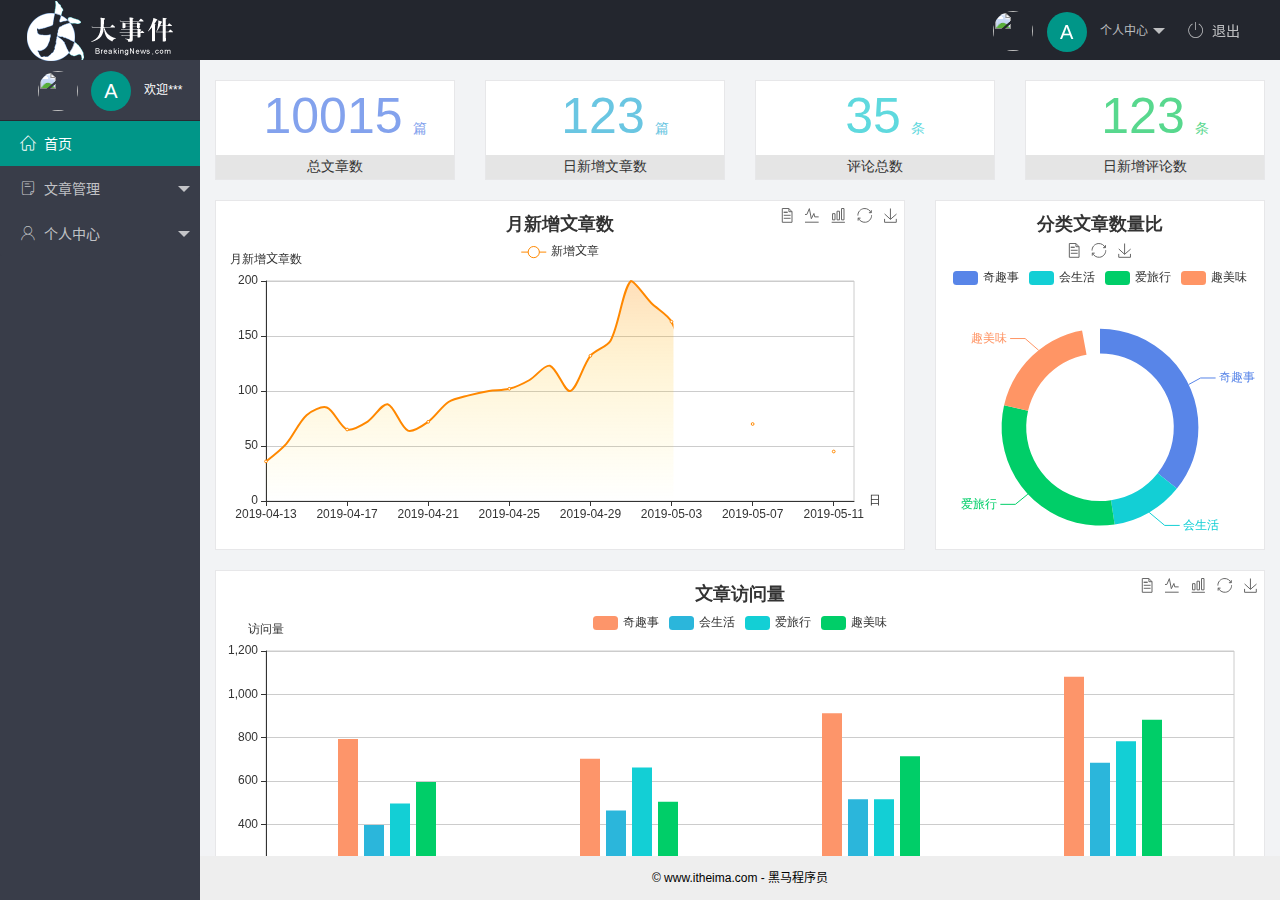
==== commit ffb2da26: "修改" ====
--- a/index.html
+++ b/index.html
@@ -50,17 +50,19 @@
           <li class="layui-nav-item">
             <a class="" href="javascript:;"><span class="iconfont icon-16"></span>文章管理</a>
             <dl class="layui-nav-child">
-              <dd><a href="javascript:;"><i class="layui-icon layui-icon-read"></i> 文章类别</a></dd>
-              <dd><a href="javascript:;"><i class="layui-icon layui-icon-template-1"></i> 文章列表</a></dd>
+              <dd><a href="/text/text.html" target="fm"><i class="layui-icon layui-icon-read"></i> 文章类别</a></dd>
+              <dd><a href="/text/article_list.html" target="fm"><i class="layui-icon layui-icon-template-1"></i>
+                  文章列表</a></dd>
               <dd><a href="javascript:;"><i class="layui-icon layui-icon-addition"></i> 发布文章</a></dd>
             </dl>
           </li>
           <li class="layui-nav-item">
             <a href="javascript:;"><span class="iconfont icon-user"></span>个人中心</a>
             <dl class="layui-nav-child">
-              <dd><a href="javascript:;"><i class="layui-icon layui-icon-form"></i> 基本资料</a></dd>
-              <dd><a href="javascript:;"><i class="layui-icon layui-icon-face-smile"></i> 更换头像</a></dd>
-              <dd><a href="javascript:;"><i class="layui-icon layui-icon-password"></i> 重置密码</a></dd>
+              <dd><a href="/user/user_info.html" target="fm"><i class="layui-icon layui-icon-form"></i> 基本资料</a></dd>
+              <dd><a href="/user/user_avatar.html" target="fm"><i class="layui-icon layui-icon-face-smile"></i> 更换头像</a>
+              </dd>
+              <dd><a href="/user/user_pwd.html" target="fm"><i class="layui-icon layui-icon-password"></i> 重置密码</a></dd>
             </dl>
           </li>
         </ul>
@@ -69,6 +71,7 @@
     <div class="layui-body">
       <!-- 内容主体区域 -->
       <iframe name="fm" src="/home/dashboard.html" frameborder="0"></iframe>
+
     </div>
 
     <div class="layui-footer">
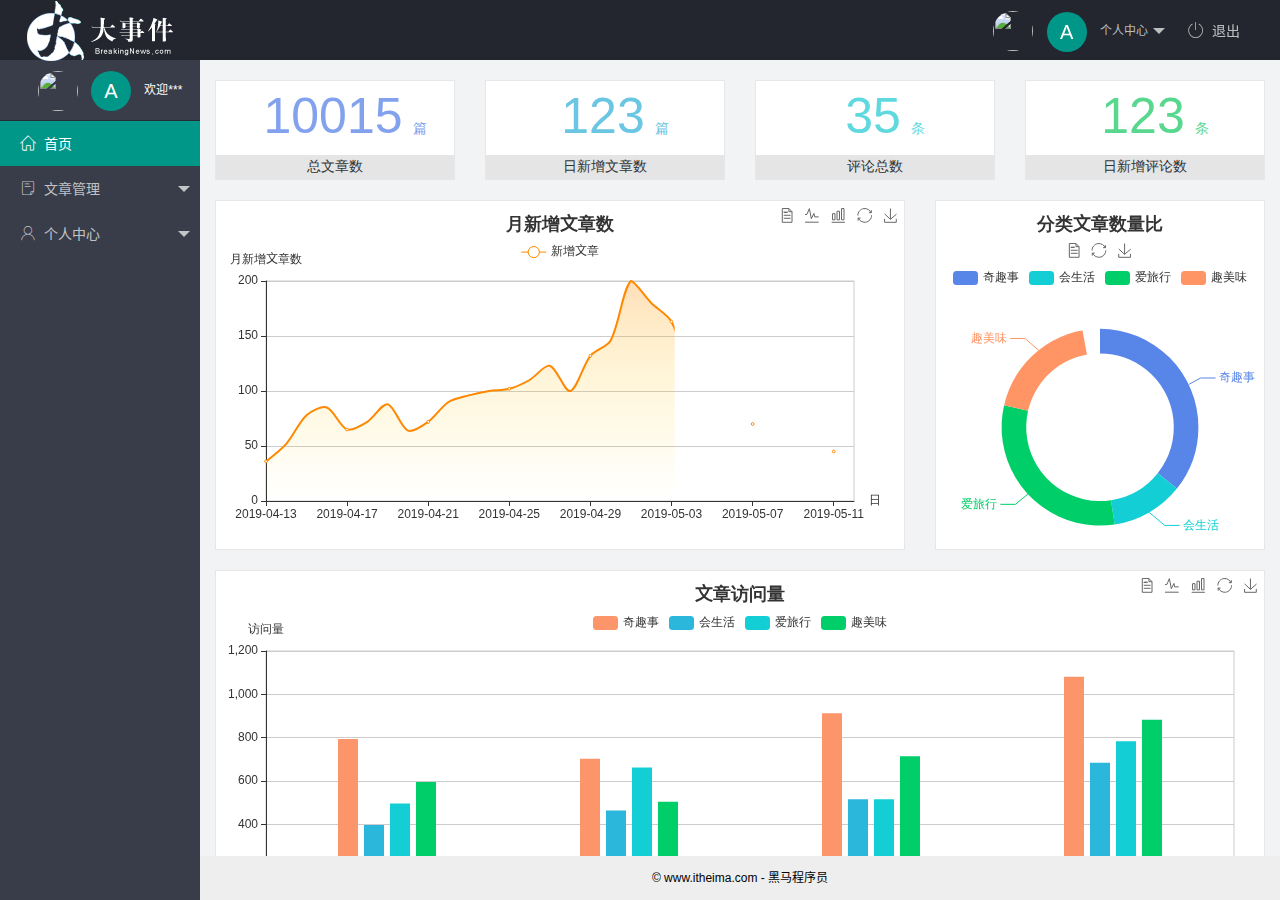
==== commit 765d04bc: "完成" ====
--- a/index.html
+++ b/index.html
@@ -53,7 +53,8 @@
               <dd><a href="/text/text.html" target="fm"><i class="layui-icon layui-icon-read"></i> 文章类别</a></dd>
               <dd><a href="/text/article_list.html" target="fm"><i class="layui-icon layui-icon-template-1"></i>
                   文章列表</a></dd>
-              <dd><a href="javascript:;"><i class="layui-icon layui-icon-addition"></i> 发布文章</a></dd>
+              <dd><a href="/text/atrcle_pub.html" target="fm"><i class="layui-icon layui-icon-addition"></i> 发布文章</a>
+              </dd>
             </dl>
           </li>
           <li class="layui-nav-item">
